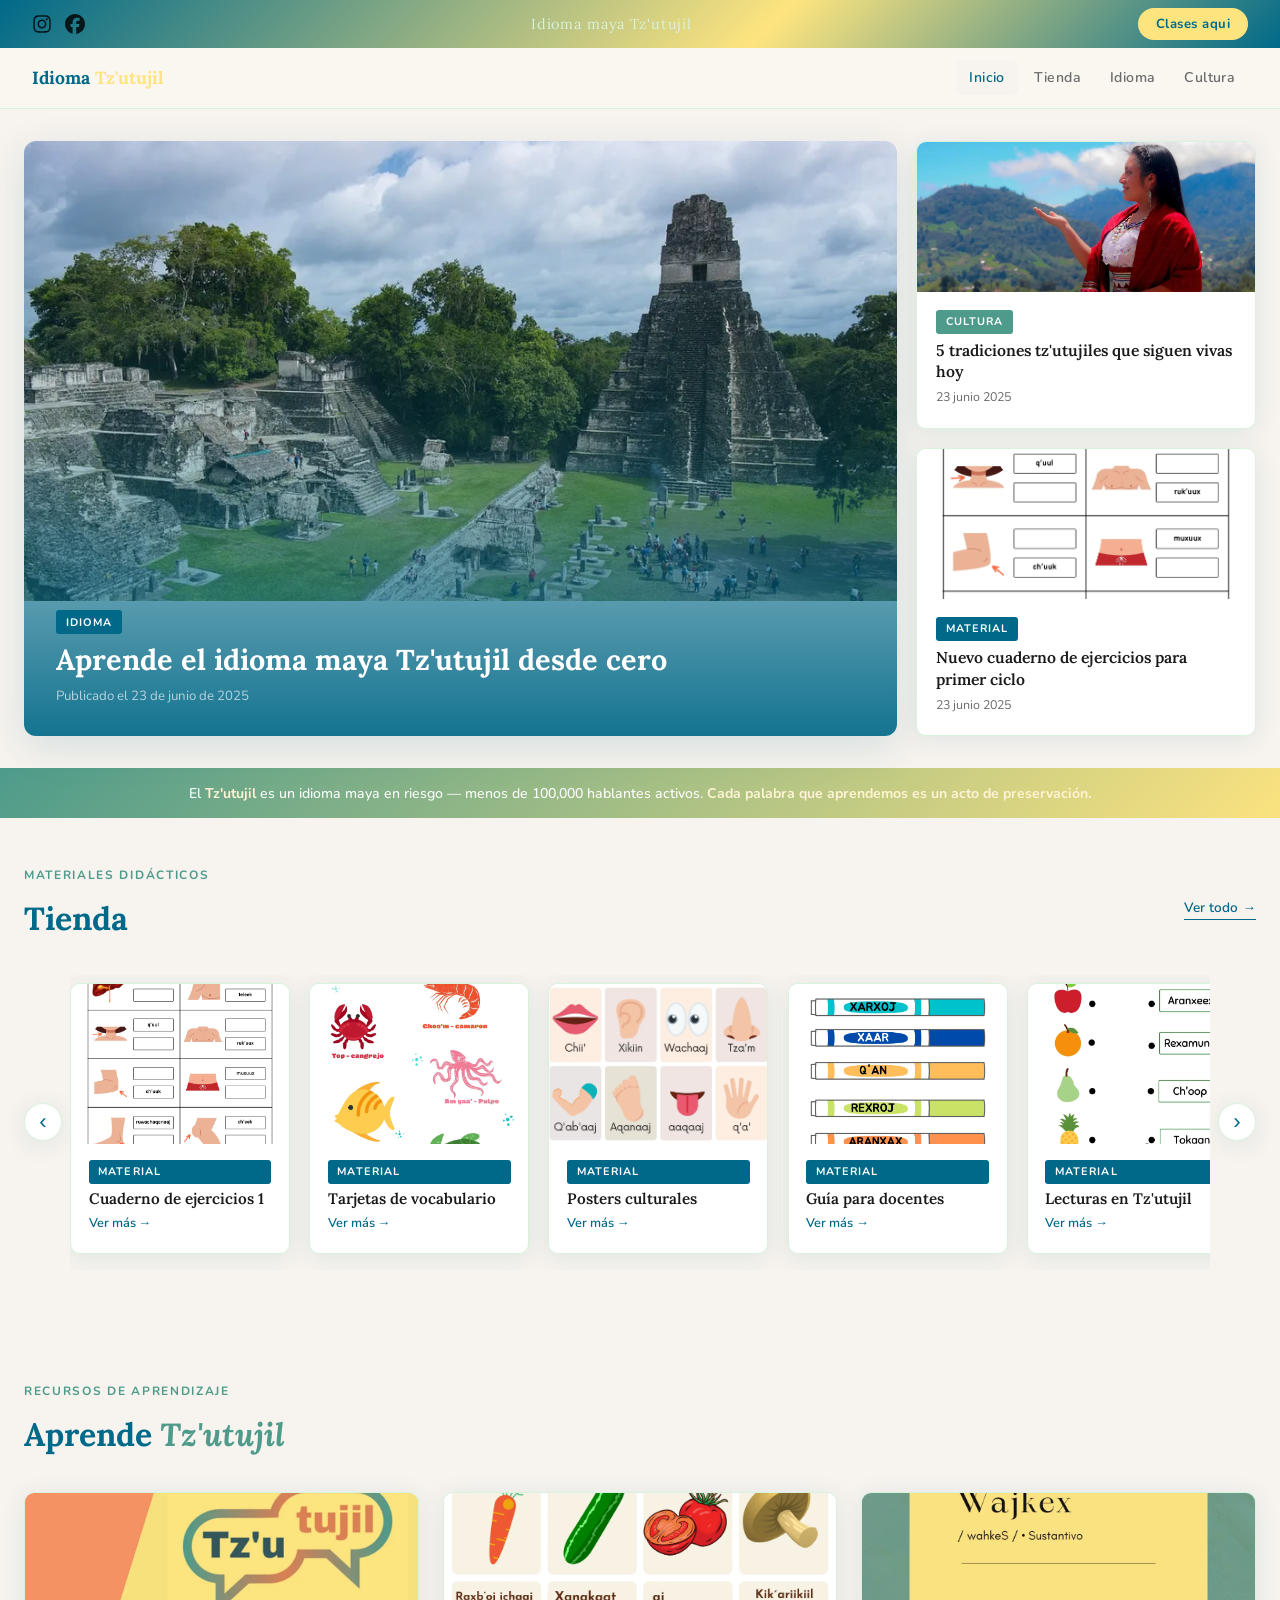
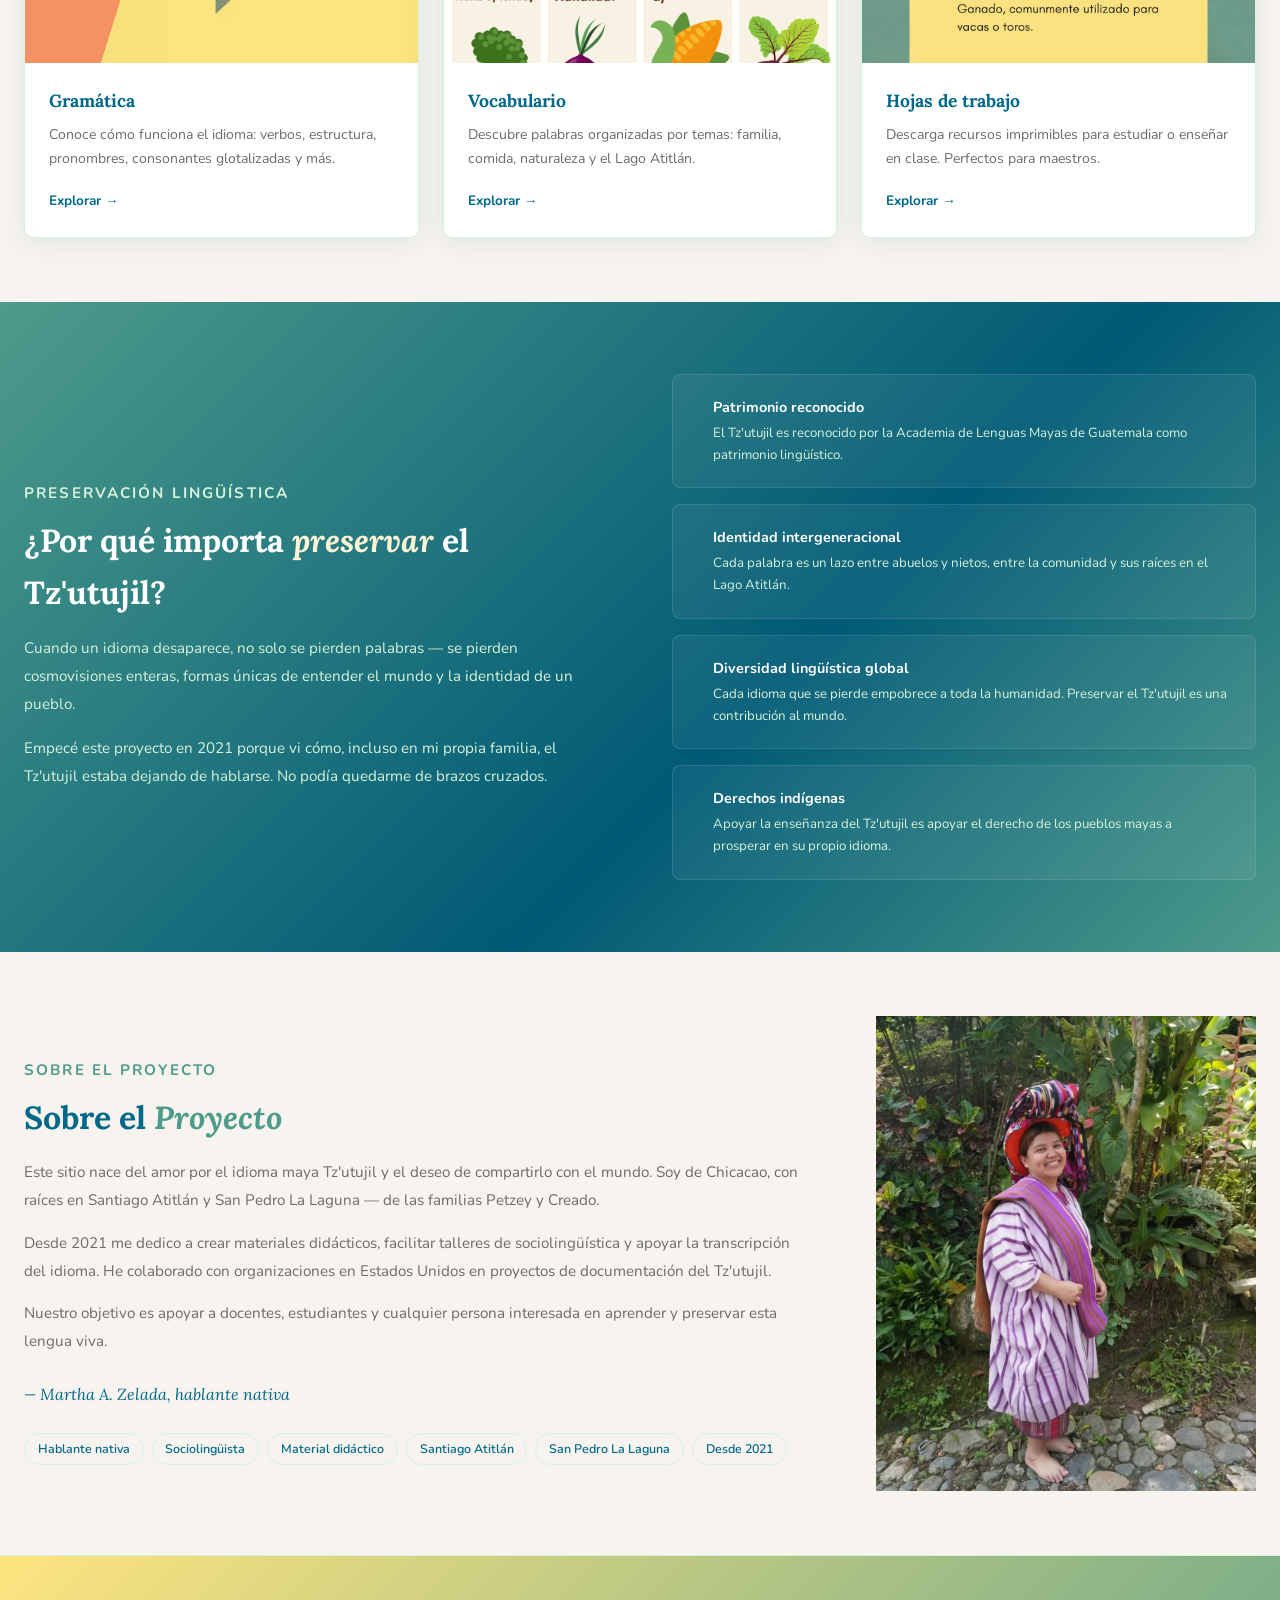
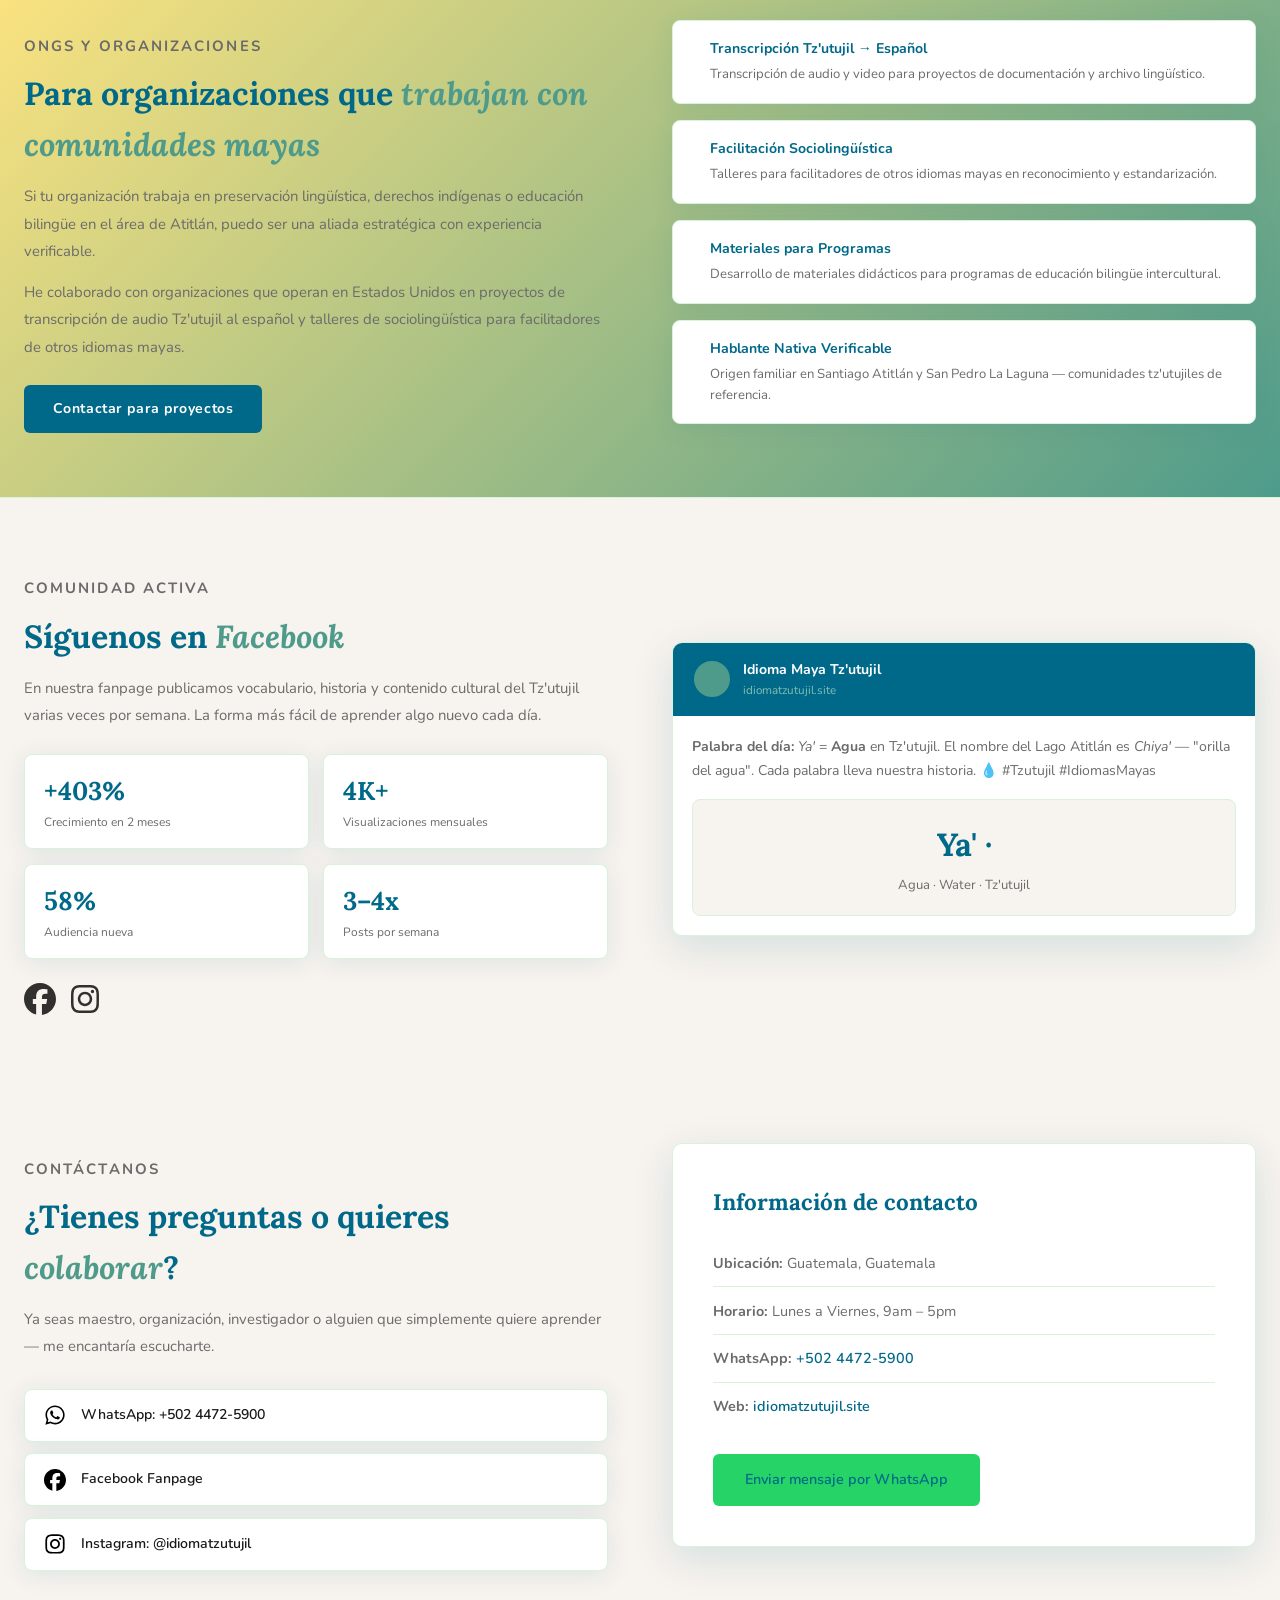
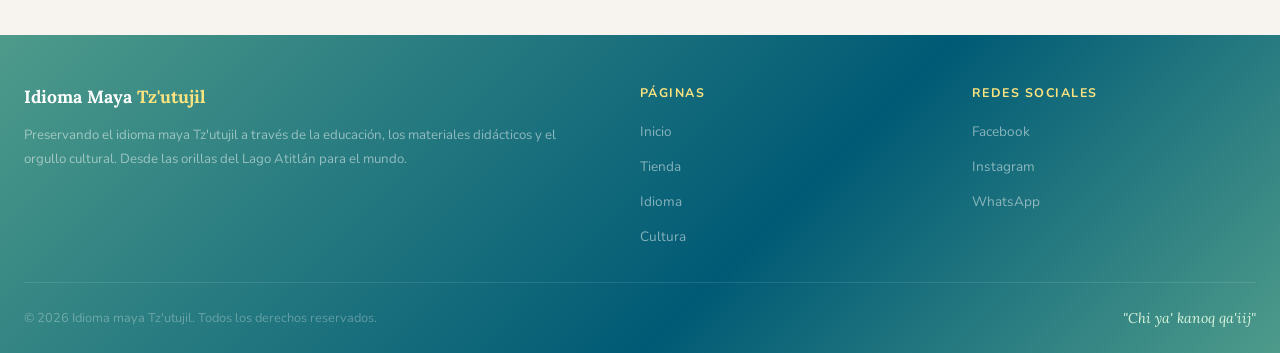
==== index.html @ bcf4ae0f "commit01" ====
<!DOCTYPE html>
<html lang="es">
<head>
  <meta charset="UTF-8"/>
  <meta name="viewport" content="width=device-width, initial-scale=1.0"/>
  <link rel="icon" href="assets/img/favicon.png" type="image/png" sizes="32x32">
  <link rel="canonical" href="https://idiomatzutujil.site">
  <title>Inicio | Idioma maya Tz'utujil</title>
  <meta name="description" content="Aprende el idioma maya Tz'utujil con recursos educativos, artículos culturales, y clases en línea. Descubre vocabulario, gramática, y tradiciones vivas.">
  <meta name="keywords" content="idioma tz'utujil, aprender tz'utujil, maya guatemala, cultura maya, clases online, vocabulario tz'utujil, gramática tz'utujil">
  <meta name="author" content="Martha A Zelada">
  <meta property="og:title" content="Aprende el idioma maya Tz'utujil">
  <meta property="og:description" content="Clases, recursos y cultura para conocer el idioma Tz'utujil desde cero.">
  <meta property="og:image" content="https://idiomatzutujil.site/assets/img/portada1.webp">
  <meta property="og:url" content="https://idiomatzutujil.site">
  <meta property="og:type" content="website">
  <meta name="p:domain_verify" content="c853f585400fdb62001850f2f54ba106"/>
  <link rel="preconnect" href="https://fonts.googleapis.com">
  <link rel="preconnect" href="https://fonts.gstatic.com" crossorigin>
  <link href="https://fonts.googleapis.com/css2?family=Lora:ital,wght@0,400;0,600;0,700;1,400;1,600&family=Nunito:wght@300;400;500;600;700&display=swap" rel="stylesheet">
  <script async src="https://www.googletagmanager.com/gtag/js?id=G-GRST46F9YE"></script>
  <script>window.dataLayer=window.dataLayer||[];function gtag(){dataLayer.push(arguments);}gtag('js',new Date());gtag('config','G-GRST46F9YE');</script>
  <style>
    *,*::before,*::after{margin:0;padding:0;box-sizing:border-box}
    :root{
      --verde:#006989;--verde-osc:#006989;--verde-med:#4e9b8b;
      --verde-claro:#d8f3dc;--verde-bg:#f7f3ee;
      --dorado:#fee47f;--dorado-lt:#fef3d4;
      --crema:#f7f3ee;--calido:#f7f3ee;
      --texto:#1a1a1a;--texto-mid:#6b6b6b;--texto-light:#6b6b6b;
      --borde:#d8f3dc;--blanco:#fff;
      --sombra:0 4px 24px rgba(0,105,137,.10);
      --sombra-lg:0 12px 40px rgba(0,105,137,.14);
    }
    html{scroll-behavior:smooth}
    body{font-family:'Nunito',sans-serif;background:var(--crema);color:var(--texto);line-height:1.6;overflow-x:hidden}
    img{max-width:100%;display:block}
    a{text-decoration:none;color:inherit}

    /* TOP BAR */
    .top-bar{background:linear-gradient(135deg, #006989 0%, #fee47f 60%, #006989 100%);padding:.5rem 2rem;display:flex;align-items:center;justify-content:space-between;gap:1rem}
    .top-bar .social-icons{display:flex;gap:.8rem;align-items:center}
    .top-bar .social-icons a{opacity:.8;transition:opacity .2s;display:flex;align-items:center}
    .top-bar .social-icons a:hover{opacity:1}
    .top-bar .social-icons img{width:20px;height:20px;filter:brightness(10)}
    .top-bar .brand-name{font-family:'Lora',serif;font-size:.9rem;color:var(--verde-claro);letter-spacing:.06em}
    .top-bar .btn-clases{background:var(--dorado);color:var(--verde-osc);padding:.35rem 1.1rem;border-radius:20px;font-size:.82rem;font-weight:700;letter-spacing:.04em;transition:background .3s,transform .2s;white-space:nowrap}
    .top-bar .btn-clases:hover{background:var(--dorado-lt);transform:translateY(-1px)}

    /* NAVBAR */
    .navbar{position:sticky;top:0;z-index:999;background:rgba(250,247,240,.96);backdrop-filter:blur(14px);border-bottom:1px solid var(--borde);padding:0 2rem;display:flex;align-items:center;justify-content:space-between;gap:1rem;transition:box-shadow .3s}
    .navbar.scrolled{box-shadow:var(--sombra)}
    .navbar .logo{font-family:'Lora',serif;font-size:1.1rem;font-weight:700;color:var(--verde-osc);padding:1rem 0;white-space:nowrap}
    .navbar .logo span{color:var(--dorado)}
    .nav-links{display:flex;list-style:none;gap:.2rem;align-items:center}
    .nav-links a{font-size:.88rem;font-weight:600;color:var(--texto-mid);padding:.5rem .8rem;border-radius:6px;letter-spacing:.03em;transition:color .2s,background .2s;white-space:nowrap}
    .nav-links a:hover,.nav-links a.active{color:var(--verde);background:var(--verde-bg)}
    .hamburger{display:none;font-size:1.6rem;cursor:pointer;color:var(--verde-osc);padding:.5rem;border-radius:6px;transition:background .2s;line-height:1;background:none;border:none}
    .hamburger:hover{background:var(--verde-bg)}
    .nav-mobile{display:none;flex-direction:column;background:var(--blanco);border-bottom:1px solid var(--borde);padding:1rem 1.5rem;gap:.2rem;box-shadow:var(--sombra)}
    .nav-mobile.open{display:flex}
    .nav-mobile a{font-size:1rem;font-weight:600;color:var(--texto-mid);padding:.7rem 1rem;border-radius:8px;transition:background .2s,color .2s}
    .nav-mobile a:hover{background:var(--verde-bg);color:var(--verde)}
    .nav-mobile .mobile-cta{background:var(--verde);color:white!important;text-align:center;margin-top:.5rem}
    .nav-mobile .mobile-cta:hover{background:var(--verde-med)!important}

    /* FEATURED */
    .featured-section{max-width:1280px;margin:2rem auto;padding:0 1.5rem}
    .featured-grid{display:grid;grid-template-columns:1fr 340px;grid-template-rows:auto auto;gap:1.2rem}
    .main-article{grid-row:1/3;position:relative;border-radius:12px;overflow:hidden;box-shadow:var(--sombra-lg);display:block;transition:transform .3s}
    .main-article:hover{transform:translateY(-3px)}
    .main-article img{width:100%;height:460px;object-fit:cover;transition:transform .5s}
    .main-article:hover img{transform:scale(1.03)}
    .main-article .overlay{position:absolute;inset:0;background:linear-gradient(to top,rgba(0,105,137,.92) 0%,rgba(0,105,137,.3) 50%,transparent 100%)}
    .main-article .info{position:absolute;bottom:0;left:0;right:0;padding:2rem 2rem 1.8rem}
    .main-article .info h1{font-family:'Lora',serif;font-size:clamp(1.3rem,2.5vw,1.8rem);font-weight:700;color:white;line-height:1.25;margin:.5rem 0}
    .main-article .info p{color:rgba(255,255,255,.65);font-size:.83rem}
    .side-article{border-radius:10px;overflow:hidden;box-shadow:var(--sombra);display:flex;flex-direction:column;background:white;transition:transform .3s,box-shadow .3s;border:1px solid var(--borde)}
    .side-article:hover{transform:translateY(-3px);box-shadow:var(--sombra-lg)}
    .side-article img{width:100%;height:150px;object-fit:cover;transition:transform .4s}
    .side-article:hover img{transform:scale(1.04)}
    .side-article .info{padding:1rem 1.2rem 1.3rem;flex:1}
    .side-article .info h3{font-family:'Lora',serif;font-size:.98rem;font-weight:600;color:var(--texto);line-height:1.35;margin:.4rem 0 .3rem}
    .side-article .info p{font-size:.78rem;color:var(--texto-light)}
    .tag{display:inline-block;background:var(--verde);color:white;font-size:.68rem;font-weight:700;letter-spacing:.1em;padding:.2rem .6rem;border-radius:3px;text-transform:uppercase}
    .tag.cultura{background:#4e9b8b}
    .tag.material{background:#006989}

    /* AWARENESS */
    .awareness-strip{background:linear-gradient(135deg, #4e9b8b, #fbe27f);padding:.9rem 2rem;text-align:center}
    .awareness-strip p{color:white;font-size:.88rem;font-weight:500;line-height:1.5}
    .awareness-strip strong{color:var(--dorado-lt)}

    /* SHARED */
    .section-title{font-family:'Lora',serif;font-size:clamp(1.5rem,3vw,2rem);font-weight:700;color:var(--verde-osc);margin-bottom:.4rem}
    .section-title em{font-style:italic;color:var(--verde-med)}
    .section-label{font-size:.75rem;font-weight:700;letter-spacing:.14em;text-transform:uppercase;color:var(--verde-med);margin-bottom:.5rem}

    /* STORE */
    .store-section{max-width:1280px;margin:3rem auto;padding:0 1.5rem}
    .store-header{display:flex;align-items:center;justify-content:space-between;margin-bottom:1.5rem}
    .store-header a{font-size:.85rem;font-weight:600;color:var(--verde);border-bottom:1.5px solid var(--verde);transition:color .2s}
    .store-header a:hover{color:var(--verde-med)}
    .store-wrapper{position:relative;display:flex;align-items:center;gap:.5rem}
    .store-carousel{display:flex;gap:1.2rem;overflow-x:auto;scroll-snap-type:x mandatory;padding:.5rem 0 1rem;scrollbar-width:none;flex:1}
    .store-carousel::-webkit-scrollbar{display:none}
    .store-item{flex:0 0 220px;scroll-snap-align:start;background:white;border-radius:10px;overflow:hidden;box-shadow:var(--sombra);display:flex;flex-direction:column;transition:transform .3s,box-shadow .3s;border:1px solid var(--borde)}
    .store-item:hover{transform:translateY(-4px);box-shadow:var(--sombra-lg)}
    .store-item img{width:100%;height:160px;object-fit:cover;transition:transform .4s}
    .store-item:hover img{transform:scale(1.05)}
    .store-item .info{padding:1rem 1.1rem 1.2rem;flex:1;display:flex;flex-direction:column;gap:.3rem}
    .store-item .info h3{font-family:'Lora',serif;font-size:.95rem;font-weight:600;color:var(--texto);line-height:1.3}
    .store-item .info p{font-size:.8rem;color:var(--verde);font-weight:600;margin-top:auto}
    .arrow{background:white;border:1.5px solid var(--borde);width:38px;height:38px;border-radius:50%;font-size:1.4rem;cursor:pointer;flex-shrink:0;display:flex;align-items:center;justify-content:center;color:var(--verde-osc);transition:all .2s;box-shadow:var(--sombra)}
    .arrow:hover{background:var(--verde);color:white;border-color:var(--verde)}

    /* LEARN */
    .idioma-section{background:var(--verde-bg);padding:4rem 1.5rem}
    .idioma-inner{max-width:1280px;margin:0 auto}
    .idioma-section .section-header{margin-bottom:2rem}
    .idioma-cards{display:grid;grid-template-columns:repeat(3,1fr);gap:1.5rem}
    .idioma-card{background:white;border-radius:10px;overflow:hidden;box-shadow:var(--sombra);border:1px solid var(--borde);transition:transform .3s,box-shadow .3s;display:flex;flex-direction:column}
    .idioma-card:hover{transform:translateY(-5px);box-shadow:var(--sombra-lg)}
    .idioma-card img{width:100%;height:170px;object-fit:cover;transition:transform .4s}
    .idioma-card:hover img{transform:scale(1.04)}
    .idioma-card-body{padding:1.5rem;flex:1;display:flex;flex-direction:column}
    .idioma-card-body h3{font-family:'Lora',serif;font-size:1.1rem;font-weight:700;color:var(--verde-osc);margin-bottom:.5rem}
    .idioma-card-body p{font-size:.88rem;color:var(--texto-mid);line-height:1.7;flex:1;margin-bottom:1.2rem}
    .idioma-card-body a{display:inline-flex;align-items:center;gap:.4rem;font-size:.85rem;font-weight:700;color:var(--verde);border-bottom:1.5px solid transparent;transition:border-color .2s,gap .2s;width:fit-content}
    .idioma-card-body a:hover{border-color:var(--verde);gap:.7rem}

    /* PRESERVE */
    .preservar-section{background:linear-gradient(135deg, #4e9b8b 0%, #005a75 60%, #4e9b8b 100%);padding:4.5rem 1.5rem}
    .preservar-inner{max-width:1280px;margin:0 auto;display:grid;grid-template-columns:1fr 1fr;gap:4rem;align-items:center}
    .preservar-texto .section-label{color:var(--verde-claro)}
    .preservar-texto .section-title{color:white}
    .preservar-texto .section-title em{color:var(--dorado-lt)}
    .preservar-texto p{color:var(--verde-claro);font-size:.95rem;line-height:1.85;margin-top:1rem}
    .preservar-cards{display:flex;flex-direction:column;gap:1rem}
    .pres-card{background:rgba(255,255,255,.06);border:1px solid rgba(255,255,255,.1);border-radius:8px;padding:1.3rem 1.5rem;display:flex;gap:1rem;align-items:flex-start;transition:background .3s}
    .pres-card:hover{background:rgba(78,155,139,.12)}
    .pres-card .icon{font-size:1.4rem;flex-shrink:0;margin-top:.1rem}
    .pres-card h4{color:white;font-size:.9rem;font-weight:700;margin-bottom:.25rem}
    .pres-card p{color:var(--verde-claro);font-size:.83rem;line-height:1.65}

    /* ABOUT */
    .nosotros-section{max-width:1280px;margin:0 auto;padding:4rem 1.5rem}
    .nosotros-grid{display:grid;grid-template-columns:1fr 380px;gap:4rem;align-items:center}
    .nosotros-texto .section-label{color:var(--verde-med)}
    .nosotros-texto p{font-size:.95rem;color:var(--texto-mid);line-height:1.85;margin-top:.9rem}
    .nosotros-texto .firma{font-family:'Lora',serif;font-style:italic;color:var(--verde);font-size:1rem;margin-top:1.5rem}
    .nosotros-tags{display:flex;flex-wrap:wrap;gap:.5rem;margin-top:1.5rem}
    .badge-tag{background:var(--verde-bg);border:1px solid var(--borde);color:var(--verde);font-size:.78rem;font-weight:600;padding:.3rem .8rem;border-radius:20px}
    .nosotros-img-wrap{position:relative}
    .nosotros-img-wrap img{width:100%;aspect-ratio:4/5;object-fit:cover;border-radius:8px 60px 8px 8px;box-shadow:var(--sombra-lg)}
    .no-photo-placeholder{width:100%;aspect-ratio:4/5;border-radius:8px 60px 8px 8px;background:linear-gradient(135deg, #4e9b8b, #db8055);display:flex;flex-direction:column;align-items:center;justify-content:center;gap:1rem;color:white;text-align:center;padding:2rem;box-shadow:var(--sombra-lg)}
    .no-photo-placeholder .ph-icon{font-size:4rem;opacity:.6}
    .no-photo-placeholder p{font-family:'Lora',serif;font-style:italic;font-size:1.1rem;opacity:.8;color:var(--verde-claro)}
    .since-badge{position:absolute;bottom:-1rem;left:-1rem;background:var(--dorado);color:var(--verde-osc);width:100px;height:100px;border-radius:50%;display:flex;flex-direction:column;align-items:center;justify-content:center;text-align:center;padding:.8rem;box-shadow:0 6px 24px rgba(254,228,127,.45)}
    .since-badge .num{font-family:'Lora',serif;font-size:1.6rem;font-weight:700;line-height:1}
    .since-badge .lbl{font-size:.6rem;font-weight:700;letter-spacing:.06em;text-transform:uppercase;line-height:1.3;margin-top:.2rem}

    /* ONG */
    .ong-section{background:linear-gradient(135deg, #fee47f, #4e9b8b);padding:4rem 1.5rem;border-top:1px solid var(--borde);border-bottom:1px solid var(--borde)}
    .ong-inner{max-width:1280px;margin:0 auto;display:grid;grid-template-columns:1fr 1fr;gap:4rem;align-items:start}
    .ong-texto p{font-size:.93rem;color:var(--texto-mid);line-height:1.85;margin-top:.8rem}
    .ong-creds{display:flex;flex-direction:column;gap:1rem}
    .ong-cred{background:white;border-radius:8px;padding:1.1rem 1.4rem;display:flex;gap:.9rem;align-items:flex-start;border:1px solid var(--borde);box-shadow:var(--sombra);transition:transform .2s}
    .ong-cred:hover{transform:translateX(4px)}
    .ong-cred .cred-icon{font-size:1.3rem;flex-shrink:0}
    .ong-cred h4{font-size:.88rem;font-weight:700;color:var(--verde-osc);margin-bottom:.2rem}
    .ong-cred p{font-size:.82rem;color:var(--texto-mid);line-height:1.6}
    .btn-verde{display:inline-flex;align-items:center;gap:.5rem;background:var(--verde);color:white;padding:.8rem 1.8rem;border-radius:6px;font-weight:700;font-size:.88rem;letter-spacing:.04em;margin-top:1.5rem;transition:background .3s,transform .2s}
    .btn-verde:hover{background:var(--verde-med);transform:translateY(-2px)}

    /* FACEBOOK */
    .facebook-section{background:var(--verde-bg);padding:4rem 1.5rem}
    .facebook-inner{max-width:1280px;margin:0 auto;display:grid;grid-template-columns:1fr 1fr;gap:4rem;align-items:center}
    .fb-texto p{font-size:.93rem;color:var(--texto-mid);line-height:1.85;margin-top:.8rem}
    .fb-stats-grid{display:grid;grid-template-columns:1fr 1fr;gap:.9rem;margin:1.5rem 0}
    .fb-stat{background:white;border-radius:8px;padding:1rem 1.2rem;border:1px solid var(--borde);box-shadow:var(--sombra)}
    .fb-stat .num{font-family:'Lora',serif;font-size:1.6rem;font-weight:700;color:var(--verde-osc)}
    .fb-stat .lbl{font-size:.75rem;color:var(--texto-light);margin-top:.1rem}
    .btn-facebook{display:inline-flex;align-items:center;gap:.7rem;background:#1877F2;color:white;padding:.8rem 1.8rem;border-radius:6px;font-weight:700;font-size:.88rem;transition:background .3s,transform .2s}
    .btn-facebook:hover{background:#0c5dc9;transform:translateY(-2px)}
    .fb-preview{background:white;border-radius:10px;overflow:hidden;box-shadow:var(--sombra-lg);border:1px solid var(--borde)}
    .fb-preview-header{background:var(--verde-osc);padding:1rem 1.3rem;display:flex;align-items:center;gap:.8rem}
    .fb-avatar{width:36px;height:36px;border-radius:50%;background:var(--verde-med);display:flex;align-items:center;justify-content:center;font-size:1rem;flex-shrink:0}
    .fb-pname{color:white;font-size:.88rem;font-weight:700}
    .fb-phandle{color:rgba(183,228,199,.7);font-size:.73rem}
    .fb-preview-body{padding:1.2rem}
    .fb-preview-body p{font-size:.88rem;color:var(--texto-mid);line-height:1.7;margin-bottom:1rem}
    .fb-word-card{background:var(--verde-bg);border-radius:8px;padding:1.2rem;text-align:center;border:1px solid var(--borde)}
    .fb-word{font-family:'Lora',serif;font-size:2rem;font-weight:700;color:var(--verde-osc)}
    .fb-translation{font-size:.82rem;color:var(--texto-mid);margin-top:.3rem}

    /* SOCIAL ICONS REDES */
    .social-icons-redes{display:flex;gap:.8rem;align-items:center}
    .social-icons-redes a{opacity:.8;transition:opacity .2s;display:flex;align-items:center}
    .social-icons-redes a:hover{opacity:1}
    .social-icons-redes img{width:32px;height:32px;}

    /* CONTACT */
    .contacto-section{max-width:1280px;margin:0 auto;padding:4rem 1.5rem;display:grid;grid-template-columns:1fr 1fr;gap:4rem;align-items:start}
    .contacto-mensaje p{font-size:.93rem;color:var(--texto-mid);line-height:1.8;margin-top:.8rem}
    .social-links-list{display:flex;flex-direction:column;gap:.7rem;margin-top:1.8rem}
    .social-link-item{display:flex;align-items:center;gap:.9rem;background:white;border:1px solid var(--borde);border-radius:8px;padding:.9rem 1.2rem;font-size:.88rem;font-weight:600;color:var(--texto);box-shadow:var(--sombra);transition:transform .2s,background .2s}
    .social-link-item:hover{background:var(--verde-osc);color:white;transform:translateX(4px)}
    .social-link-item img{width:22px;height:22px;flex-shrink:0}
    .contacto-info-box{background:white;border-radius:10px;padding:2.5rem;border:1px solid var(--borde);box-shadow:var(--sombra-lg)}
    .contacto-info-box h3{font-family:'Lora',serif;font-size:1.4rem;color:var(--verde-osc);margin-bottom:1.2rem}
    .contacto-info-box p{font-size:.9rem;color:var(--texto-mid);line-height:1.7;padding:.7rem 0;border-bottom:1px solid var(--borde)}
    .contacto-info-box p:last-of-type{border-bottom:none}
    .contacto-info-box a{color:var(--verde);font-weight:600}
    .boton-contacto{display:inline-flex;align-items:center;gap:.5rem;background:#25D366;color:white;padding:.9rem 2rem;border-radius:6px;font-weight:700;font-size:.9rem;margin-top:1.5rem;transition:background .3s,transform .2s}
    .boton-contacto:hover{background:#1faa52;transform:translateY(-2px)}

    /* FOOTER */
    footer{background:linear-gradient(135deg, #4e9b8b 0%, #005a75 60%, #4e9b8b 100%);padding:3rem 1.5rem 1.5rem}
    .footer-grid{max-width:1280px;margin:0 auto;display:grid;grid-template-columns:2fr 1fr 1fr;gap:3rem;padding-bottom:2rem;border-bottom:1px solid rgba(255,255,255,.1)}
    .footer-brand .logo-footer{font-family:'Lora',serif;font-size:1.1rem;font-weight:700;color:white;margin-bottom:.8rem}
    .footer-brand .logo-footer span{color:var(--dorado)}
    .footer-brand p{font-size:.83rem;color:rgba(255,255,255,.5);line-height:1.8}
    .footer-col h4{font-size:.78rem;letter-spacing:.12em;text-transform:uppercase;color: #fee47f;font-weight:700;margin-bottom:1rem}
    .footer-col ul{list-style:none;display:flex;flex-direction:column;gap:.6rem}
    .footer-col a{font-size:.85rem;color:rgba(255,255,255,.5);transition:color .2s}
    .footer-col a:hover{color:white}
    .footer-bottom{max-width:1280px;margin:1.5rem auto 0;display:flex;justify-content:space-between;align-items:center;flex-wrap:wrap;gap:.5rem}
    .footer-bottom p{font-size:.8rem;color:rgba(255,255,255,.3)}
    .footer-tz{font-family:'Lora',serif;font-style:italic;color:var(--verde-claro);font-size:.88rem}

    /* ANIMATIONS */
    .fade-in{opacity:0;transform:translateY(24px);transition:opacity .65s ease,transform .65s ease}
    .fade-in.visible{opacity:1;transform:translateY(0)}

    /* RESPONSIVE */
    @media(max-width:1024px){
      .featured-grid{grid-template-columns:1fr 1fr}
      .main-article{grid-row:auto;grid-column:1/-1}
      .main-article img{height:320px}
      .preservar-inner,.nosotros-grid,.ong-inner,.facebook-inner{grid-template-columns:1fr;gap:2.5rem}
      .idioma-cards{grid-template-columns:1fr 1fr}
      .footer-grid{grid-template-columns:1fr 1fr}
    }
    @media(max-width:768px){
      .top-bar{padding:.5rem 1rem}
      .top-bar .brand-name{display:none}
      .navbar{padding:0 1rem}
      .navbar .logo{font-size:.95rem}
      .nav-links{display:none}
      .hamburger{display:flex}
      .featured-section{padding:0 1rem;margin:1.2rem auto}
      .featured-grid{grid-template-columns:1fr}
      .main-article img{height:240px}
      .main-article .info{padding:1.2rem}
      .main-article .info h1{font-size:1.15rem}
      .store-section{padding:0 1rem}
      .store-item{flex:0 0 180px}
      .idioma-section{padding:3rem 1rem}
      .idioma-cards{grid-template-columns:1fr}
      .preservar-section{padding:3rem 1rem}
      .ong-section{padding:3rem 1rem}
      .ong-inner{grid-template-columns:1fr}
      .nosotros-section{padding:3rem 1rem}
      .nosotros-grid{grid-template-columns:1fr}
      .no-photo-placeholder{aspect-ratio:3/2;border-radius:8px}
      .facebook-section{padding:3rem 1rem}
      .facebook-inner{grid-template-columns:1fr}
      .contacto-section{grid-template-columns:1fr;padding:3rem 1rem;gap:2.5rem}
      .footer-grid{grid-template-columns:1fr;gap:2rem}
      .footer-bottom{flex-direction:column;text-align:center}
    }
    @media(max-width:480px){
      .top-bar .btn-clases{font-size:.75rem;padding:.3rem .8rem}
      .main-article img{height:200px}
      .fb-stats-grid{grid-template-columns:1fr 1fr}
    }
  </style>
</head>
<body>

  <!-- TOP BAR -->
  <div class="top-bar">
    <div class="social-icons">
      <a href="https://www.instagram.com/idiomatzutujil/" target="_blank" rel="noopener noreferrer" aria-label="Instagram">
        <img src="assets/img/instagram.svg" alt="Instagram">
      </a>
      <a href="https://www.facebook.com/profile.php?id=100065151015711" target="_blank" rel="noopener noreferrer" aria-label="Facebook">
        <img src="assets/img/facebook.svg" alt="Facebook">
      </a>
    </div>
    <span class="brand-name">Idioma maya Tz'utujil</span>
    <a class="btn-clases" href="https://wa.me/50244725900" target="_blank" rel="noopener noreferrer">Clases aqui</a>
  </div>

  <!-- NAVBAR -->
  <nav class="navbar" id="navbar" role="navigation" aria-label="Navegación principal">
    <div class="logo">Idioma <span>Tz'utujil</span></div>
    <ul class="nav-links">
      <li><a href="index.html" class="active">Inicio</a></li>
      <li><a href="tienda.html">Tienda</a></li>
      <a href="gramatica.html#practica">Idioma</a>
      <li><a href="cultura.html">Cultura</a></li>
    </ul>
    <button class="hamburger" onclick="toggleMenu()" aria-label="Abrir menú" aria-expanded="false" id="hamburger-btn">☰</button>
  </nav>

  <!-- MOBILE MENU -->
  <nav class="nav-mobile" id="nav-mobile" aria-label="Menú móvil">
    <a href="index.html">Inicio</a>
    <a href="tienda.html">Tienda</a>
    <a href="gramatica.html#practica">Idioma</a>
    <a href="gramatica.html">Cultura</a>
    <a href="https://wa.me/50244725900" target="_blank" class="mobile-cta">Clases aqui</a>
  </nav>

  <main>

    <!-- FEATURED -->
    <section class="featured-section" aria-label="Artículos destacados">
      <div class="featured-grid">
        <a href="gramatica.html" class="main-article fade-in">
          <img src="assets/img/portada1.webp" alt="Lago Atitlán - Aprende Tz'utujil" loading="eager">
          <div class="overlay"></div>
          <div class="info">
            <span class="tag">Idioma</span>
            <h1>Aprende el idioma maya Tz'utujil desde cero</h1>
            <p>Publicado el 23 de junio de 2025</p>
          </div>
        </a>
        <a href="cultura.html" class="side-article fade-in">
          <img src="assets/img/cultura1.webp" alt="Tradiciones tz'utujiles" loading="lazy">
          <div class="info">
            <span class="tag cultura">Cultura</span>
            <h3>5 tradiciones tz'utujiles que siguen vivas hoy</h3>
            <p>23 junio 2025</p>
          </div>
        </a>
        <a href="tienda.html" class="side-article fade-in">
          <img src="assets/img/material1.webp" alt="Material didáctico Tz'utujil" loading="lazy">
          <div class="info">
            <span class="tag material">Material</span>
            <h3>Nuevo cuaderno de ejercicios para primer ciclo</h3>
            <p>23 junio 2025</p>
          </div>
        </a>
      </div>
    </section>

    <!-- AWARENESS -->
    <div class="awareness-strip">
      <p>El <strong>Tz'utujil</strong> es un idioma maya en riesgo — menos de 100,000 hablantes activos. <strong>Cada palabra que aprendemos es un acto de preservación.</strong></p>
    </div>

    <!-- STORE -->
    <section class="store-section" id="tienda" aria-label="Tienda de materiales">
      <div class="store-header">
        <div>
          <p class="section-label">Materiales didácticos</p>
          <h2 class="section-title">Tienda</h2>
        </div>
        <a href="tienda.html">Ver todo →</a>
      </div>
      <div class="store-wrapper">
        <button class="arrow" onclick="scrollStore(-1)" aria-label="Anterior">‹</button>
        <div class="store-carousel" id="storeCarousel">
          <a href="tienda.html" class="store-item fade-in">
            <img src="assets/img/material1.webp" alt="Cuaderno de ejercicios" loading="lazy">
            <div class="info"><span class="tag material">Material</span><h3>Cuaderno de ejercicios 1</h3><p>Ver más →</p></div>
          </a>
          <a href="tienda.html" class="store-item fade-in">
            <img src="assets/img/material02.webp" alt="Tarjetas de vocabulario" loading="lazy">
            <div class="info"><span class="tag material">Material</span><h3>Tarjetas de vocabulario</h3><p>Ver más →</p></div>
          </a>
          <a href="tienda.html" class="store-item fade-in">
            <img src="assets/img/material03.webp" alt="Posters culturales" loading="lazy">
            <div class="info"><span class="tag material">Material</span><h3>Posters culturales</h3><p>Ver más →</p></div>
          </a>
          <a href="tienda.html" class="store-item fade-in">
            <img src="assets/img/material04.webp" alt="Guía para docentes" loading="lazy">
            <div class="info"><span class="tag material">Material</span><h3>Guía para docentes</h3><p>Ver más →</p></div>
          </a>
          <a href="tienda.html" class="store-item fade-in">
            <img src="assets/img/material05.webp" alt="Lecturas en Tz'utujil" loading="lazy">
            <div class="info"><span class="tag material">Material</span><h3>Lecturas en Tz'utujil</h3><p>Ver más →</p></div>
          </a>
        </div>
        <button class="arrow" onclick="scrollStore(1)" aria-label="Siguiente">›</button>
      </div>
    </section>

    <!-- LEARN -->
    <section class="idioma-section" aria-label="Aprende Tz'utujil">
      <div class="idioma-inner">
        <div class="section-header fade-in">
          <p class="section-label">Recursos de aprendizaje</p>
          <h2 class="section-title">Aprende <em>Tz'utujil</em></h2>
        </div>
        <div class="idioma-cards">
          <div class="idioma-card fade-in">
            <img src="assets/img/gramatica.webp" alt="Gramática Tz'utujil" loading="lazy">
            <div class="idioma-card-body">
              <h3>Gramática</h3>
              <p>Conoce cómo funciona el idioma: verbos, estructura, pronombres, consonantes glotalizadas y más.</p>
              <a href="gramatica.html">Explorar →</a>
            </div>
          </div>
          <div class="idioma-card fade-in">
            <img src="assets/img/vocabulario.webp" alt="Vocabulario Tz'utujil" loading="lazy">
            <div class="idioma-card-body">
              <h3>Vocabulario</h3>
              <p>Descubre palabras organizadas por temas: familia, comida, naturaleza y el Lago Atitlán.</p>
              <a href="gramatica.html">Explorar →</a>
            </div>
          </div>
          <div class="idioma-card fade-in">
            <img src="assets/img/hojas.webp" alt="Hojas de trabajo" loading="lazy">
            <div class="idioma-card-body">
              <h3>Hojas de trabajo</h3>
              <p>Descarga recursos imprimibles para estudiar o enseñar en clase. Perfectos para maestros.</p>
              <a href="gramatica.html">Explorar →</a>
            </div>
          </div>
        </div>
      </div>
    </section>

    <!-- PRESERVE -->
    <section class="preservar-section" aria-label="Por qué preservar el Tz'utujil">
      <div class="preservar-inner">
        <div class="preservar-texto fade-in">
          <p class="section-label">Preservación lingüística</p>
          <h2 class="section-title">¿Por qué importa <em>preservar</em> el Tz'utujil?</h2>
          <p>Cuando un idioma desaparece, no solo se pierden palabras — se pierden cosmovisiones enteras, formas únicas de entender el mundo y la identidad de un pueblo.</p>
          <p>Empecé este proyecto en 2021 porque vi cómo, incluso en mi propia familia, el Tz'utujil estaba dejando de hablarse. No podía quedarme de brazos cruzados.</p>
        </div>
        <div class="preservar-cards fade-in">
          <div class="pres-card"><span class="icon"></span><div><h4>Patrimonio reconocido</h4><p>El Tz'utujil es reconocido por la Academia de Lenguas Mayas de Guatemala como patrimonio lingüístico.</p></div></div>
          <div class="pres-card"><span class="icon"></span><div><h4>Identidad intergeneracional</h4><p>Cada palabra es un lazo entre abuelos y nietos, entre la comunidad y sus raíces en el Lago Atitlán.</p></div></div>
          <div class="pres-card"><span class="icon"></span><div><h4>Diversidad lingüística global</h4><p>Cada idioma que se pierde empobrece a toda la humanidad. Preservar el Tz'utujil es una contribución al mundo.</p></div></div>
          <div class="pres-card"><span class="icon"></span><div><h4>Derechos indígenas</h4><p>Apoyar la enseñanza del Tz'utujil es apoyar el derecho de los pueblos mayas a prosperar en su propio idioma.</p></div></div>
        </div>
      </div>
    </section>

    <!-- ABOUT -->
    <section class="nosotros-section" id="nosotros" aria-label="Sobre el proyecto">
      <div class="nosotros-grid">
        <div class="nosotros-texto fade-in">
          <p class="section-label">Sobre el proyecto</p>
          <h2 class="section-title">Sobre el <em>Proyecto</em></h2>
          <p>Este sitio nace del amor por el idioma maya Tz'utujil y el deseo de compartirlo con el mundo. Soy de Chicacao, con raíces en Santiago Atitlán y San Pedro La Laguna — de las familias Petzey y Creado.</p>
          <p>Desde 2021 me dedico a crear materiales didácticos, facilitar talleres de sociolingüística y apoyar la transcripción del idioma. He colaborado con organizaciones en Estados Unidos en proyectos de documentación del Tz'utujil.</p>
          <p>Nuestro objetivo es apoyar a docentes, estudiantes y cualquier persona interesada en aprender y preservar esta lengua viva.</p>
          <p class="firma">— Martha A. Zelada, hablante nativa</p>
          <div class="nosotros-tags">
            <span class="badge-tag">Hablante nativa</span>
            <span class="badge-tag">Sociolingüista</span>
            <span class="badge-tag">Material didáctico</span>
            <span class="badge-tag">Santiago Atitlán</span>
            <span class="badge-tag">San Pedro La Laguna</span>
            <span class="badge-tag">Desde 2021</span>
          </div>
        </div>
        <img src="assets/img/martha.webp" alt="Martha A. Zelada">
      </div>
    </section>

    <!-- ONG -->
    <section class="ong-section" id="ong" aria-label="Para ONGs y organizaciones">
      <div class="ong-inner">
        <div class="ong-texto fade-in">
          <p class="section-label">ONGs y Organizaciones</p>
          <h2 class="section-title">Para organizaciones que <em>trabajan con comunidades mayas</em></h2>
          <p>Si tu organización trabaja en preservación lingüística, derechos indígenas o educación bilingüe en el área de Atitlán, puedo ser una aliada estratégica con experiencia verificable.</p>
          <p>He colaborado con organizaciones que operan en Estados Unidos en proyectos de transcripción de audio Tz'utujil al español y talleres de sociolingüística para facilitadores de otros idiomas mayas.</p>
          <a href="https://wa.me/50244725900" target="_blank" rel="noopener noreferrer" class="btn-verde">Contactar para proyectos</a>
        </div>
        <div class="ong-creds fade-in">
          <div class="ong-cred"><span class="cred-icon"></span><div><h4>Transcripción Tz'utujil → Español</h4><p>Transcripción de audio y video para proyectos de documentación y archivo lingüístico.</p></div></div>
          <div class="ong-cred"><span class="cred-icon"></span><div><h4>Facilitación Sociolingüística</h4><p>Talleres para facilitadores de otros idiomas mayas en reconocimiento y estandarización.</p></div></div>
          <div class="ong-cred"><span class="cred-icon"></span><div><h4>Materiales para Programas</h4><p>Desarrollo de materiales didácticos para programas de educación bilingüe intercultural.</p></div></div>
          <div class="ong-cred"><span class="cred-icon"></span><div><h4>Hablante Nativa Verificable</h4><p>Origen familiar en Santiago Atitlán y San Pedro La Laguna — comunidades tz'utujiles de referencia.</p></div></div>
        </div>
      </div>
    </section>

    <!-- FACEBOOK -->
    <section class="facebook-section" id="comunidad" aria-label="Comunidad en Facebook">
      <div class="facebook-inner">
        <div class="fb-texto fade-in">
          <p class="section-label">Comunidad activa</p>
          <h2 class="section-title">Síguenos en <em>Facebook</em></h2>
          <p>En nuestra fanpage publicamos vocabulario, historia y contenido cultural del Tz'utujil varias veces por semana. La forma más fácil de aprender algo nuevo cada día.</p>
          <div class="fb-stats-grid">
            <div class="fb-stat"><div class="num">+403%</div><div class="lbl">Crecimiento en 2 meses</div></div>
            <div class="fb-stat"><div class="num">4K+</div><div class="lbl">Visualizaciones mensuales</div></div>
            <div class="fb-stat"><div class="num">58%</div><div class="lbl">Audiencia nueva</div></div>
            <div class="fb-stat"><div class="num">3–4x</div><div class="lbl">Posts por semana</div></div>
          </div>
          <div class="social-icons-redes">
            <a href="https://www.facebook.com/profile.php?id=100065151015711" target="_blank" rel="noopener noreferrer">
              <img src="assets/img/facebook.svg" alt="Facebook">
            </a>
            <a href="https://www.instagram.com/idiomatzutujil/" target="_blank" rel="noopener noreferrer">
              <img src="assets/img/instagram.svg" alt="Instagram">
            </a>
          </div>
        </div>
        <div class="fb-preview fade-in">
          <div class="fb-preview-header">
            <div class="fb-avatar"></div>
            <div><div class="fb-pname">Idioma Maya Tz'utujil</div><div class="fb-phandle">idiomatzutujil.site</div></div>
          </div>
          <div class="fb-preview-body">
            <p><strong>Palabra del día:</strong> <em>Ya'</em> = <strong>Agua</strong> en Tz'utujil. El nombre del Lago Atitlán es <em>Chiya'</em> — "orilla del agua". Cada palabra lleva nuestra historia. 💧 #Tzutujil #IdiomasMayas</p>
            <div class="fb-word-card">
              <div class="fb-word">Ya' · </div>
              <div class="fb-translation">Agua · Water · Tz'utujil</div>
            </div>
          </div>
        </div>
      </div>
    </section>

    <!-- CONTACT -->
    <section class="contacto-section" id="contacto" aria-label="Contacto">
      <div class="contacto-mensaje fade-in">
        <p class="section-label">Contáctanos</p>
        <h2 class="section-title">¿Tienes preguntas o quieres <em>colaborar</em>?</h2>
        <p>Ya seas maestro, organización, investigador o alguien que simplemente quiere aprender — me encantaría escucharte.</p>
        <div class="social-links-list">
          <a href="https://wa.me/50244725900" target="_blank" rel="noopener noreferrer" class="social-link-item">
            <img src="assets/img/whatsapp.svg" alt="">
            <span>WhatsApp: +502 4472-5900</span>
          </a>
          <a href="https://www.facebook.com/profile.php?id=100065151015711" target="_blank" rel="noopener noreferrer" class="social-link-item">
            <img src="assets/img/facebook.svg" alt="">
            <span>Facebook Fanpage</span>
          </a>
          <a href="https://www.instagram.com/idiomatzutujil/" target="_blank" rel="noopener noreferrer" class="social-link-item">
            <img src="assets/img/instagram.svg" alt="">
            <span>Instagram: @idiomatzutujil</span>
          </a>
        </div>
      </div>
      <div class="contacto-info-box fade-in">
        <h3>Información de contacto</h3>
        <p><strong>Ubicación:</strong> Guatemala, Guatemala</p>
        <p><strong>Horario:</strong> Lunes a Viernes, 9am – 5pm</p>
        <p><strong>WhatsApp:</strong> <a href="https://wa.me/50244725900" target="_blank" rel="noopener noreferrer">+502 4472-5900</a></p>
        <p><strong>Web:</strong> <a href="https://idiomatzutujil.site">idiomatzutujil.site</a></p>
        <a class="boton-contacto" href="https://wa.me/50244725900" target="_blank" rel="noopener noreferrer">Enviar mensaje por WhatsApp</a>
      </div>
    </section>

  </main>

  <!-- FOOTER -->
  <footer>
    <div class="footer-grid">
      <div class="footer-brand">
        <div class="logo-footer">Idioma Maya <span>Tz'utujil</span></div>
        <p>Preservando el idioma maya Tz'utujil a través de la educación, los materiales didácticos y el orgullo cultural. Desde las orillas del Lago Atitlán para el mundo.</p>
      </div>
      <div class="footer-col">
        <h4>Páginas</h4>
        <ul>
          <li><a href="index.html">Inicio</a></li>
          <li><a href="tienda.html">Tienda</a></li>
          <li><a href="gramatica.html">Idioma</a></li>
          <li><a href="cultura.html">Cultura</a></li>
        </ul>
      </div>
      <div class="footer-col">
        <h4>Redes sociales</h4>
        <ul>
          <li><a href="https://www.facebook.com/profile.php?id=100065151015711" target="_blank" rel="noopener noreferrer">Facebook</a></li>
          <li><a href="https://www.instagram.com/idiomatzutujil/" target="_blank" rel="noopener noreferrer">Instagram</a></li>
          <li><a href="https://wa.me/50244725900" target="_blank" rel="noopener noreferrer">WhatsApp</a></li>
        </ul>
      </div>
    </div>
    <div class="footer-bottom">
      <p>© <span id="anio-actual"></span> Idioma maya Tz'utujil. Todos los derechos reservados.</p>
      <span class="footer-tz">"Chi ya' kanoq qa'iij" </span>
    </div>
  </footer>

  <script>
    document.getElementById("anio-actual").textContent = new Date().getFullYear();

    window.addEventListener('scroll', () => {
      document.getElementById('navbar').classList.toggle('scrolled', window.scrollY > 60);
    });

    function toggleMenu() {
      const menu = document.getElementById('nav-mobile');
      const btn  = document.getElementById('hamburger-btn');
      const open = menu.classList.toggle('open');
      btn.setAttribute('aria-expanded', open);
      btn.textContent = open ? '✕' : '☰';
    }
    document.querySelectorAll('.nav-mobile a').forEach(link => {
      link.addEventListener('click', () => {
        document.getElementById('nav-mobile').classList.remove('open');
        document.getElementById('hamburger-btn').textContent = '☰';
        document.getElementById('hamburger-btn').setAttribute('aria-expanded', false);
      });
    });

    function scrollStore(direction) {
      document.getElementById('storeCarousel').scrollBy({ left: direction * 240, behavior: 'smooth' });
    }
    let touchStartX = 0;
    const carousel = document.getElementById('storeCarousel');
    carousel.addEventListener('touchstart', e => { touchStartX = e.touches[0].clientX; }, { passive: true });
    carousel.addEventListener('touchend', e => {
      const diff = touchStartX - e.changedTouches[0].clientX;
      if (Math.abs(diff) > 50) scrollStore(diff > 0 ? 1 : -1);
    });

    const observer = new IntersectionObserver((entries) => {
      entries.forEach((entry, i) => {
        if (entry.isIntersecting) {
          setTimeout(() => entry.target.classList.add('visible'), i * 80);
          observer.unobserve(entry.target);
        }
      });
    }, { threshold: 0.1 });
    document.querySelectorAll('.fade-in').forEach(el => observer.observe(el));
  </script>
</body>
</html>
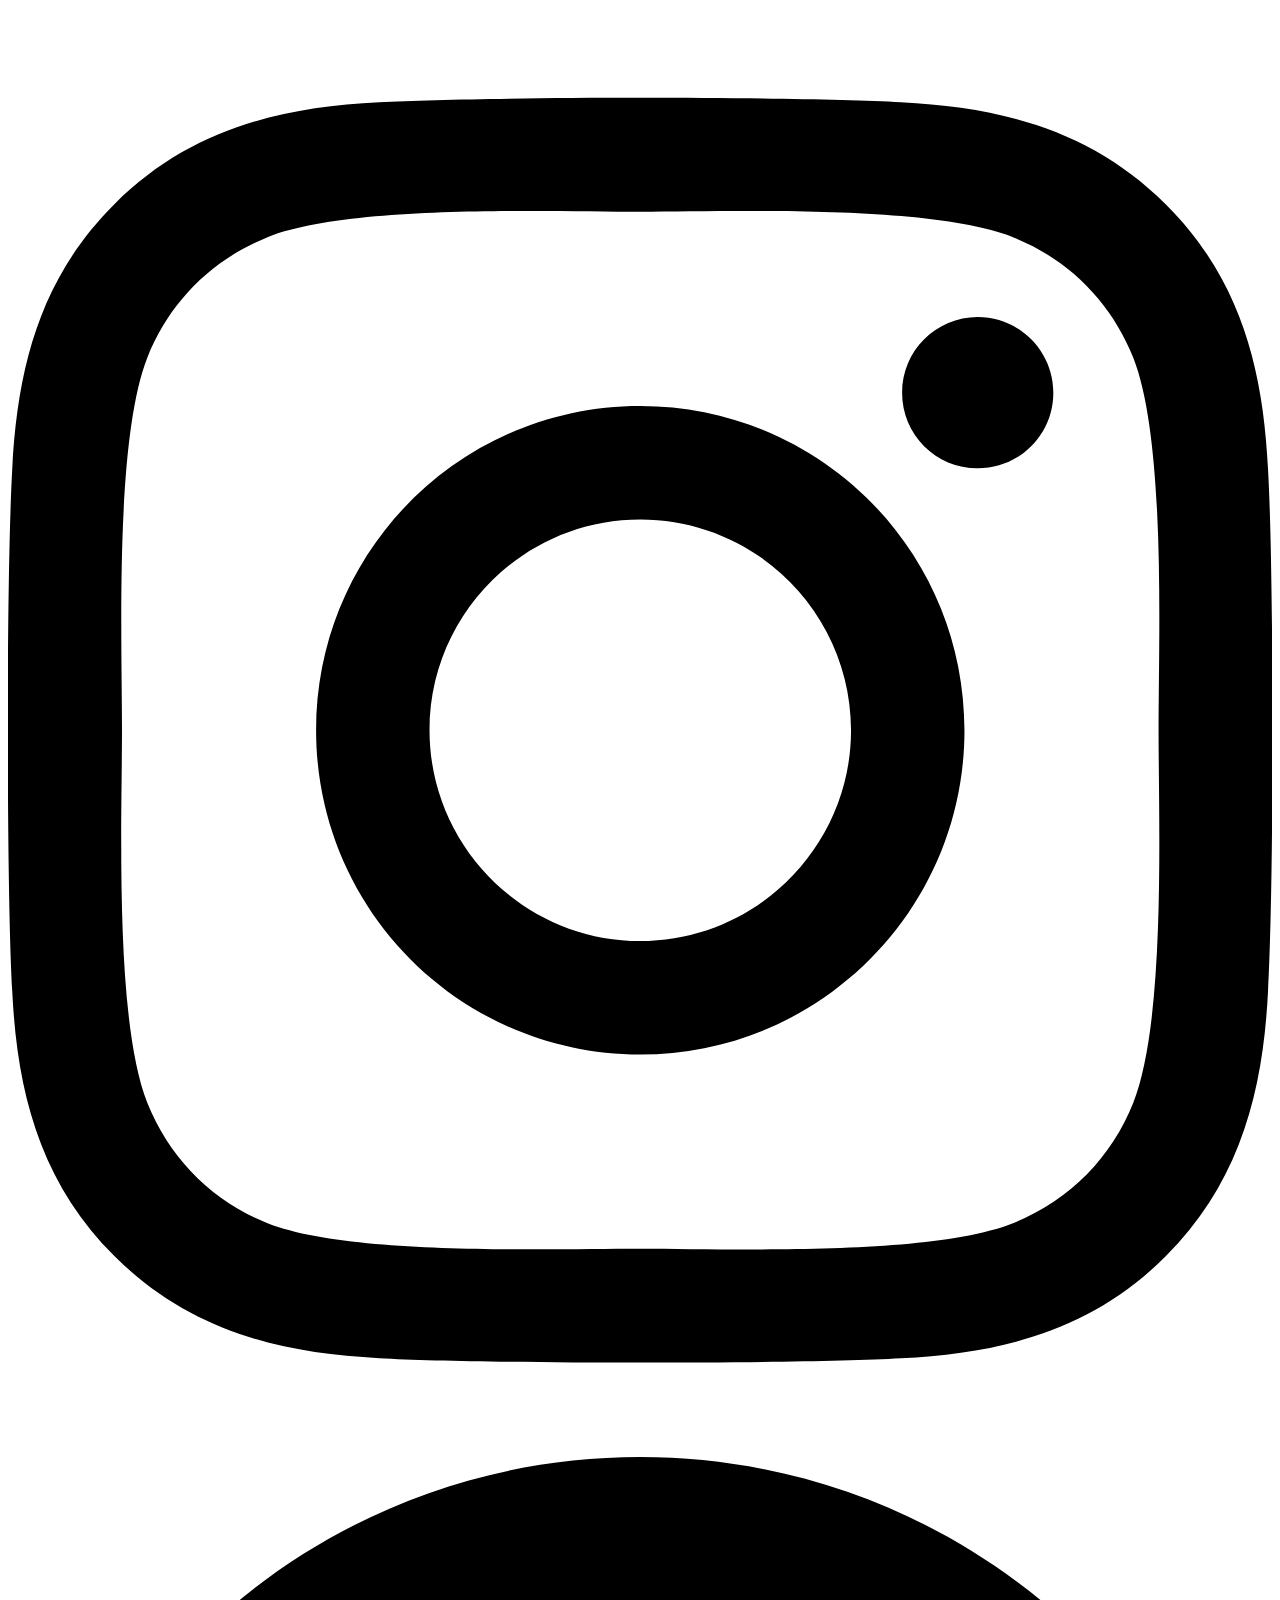
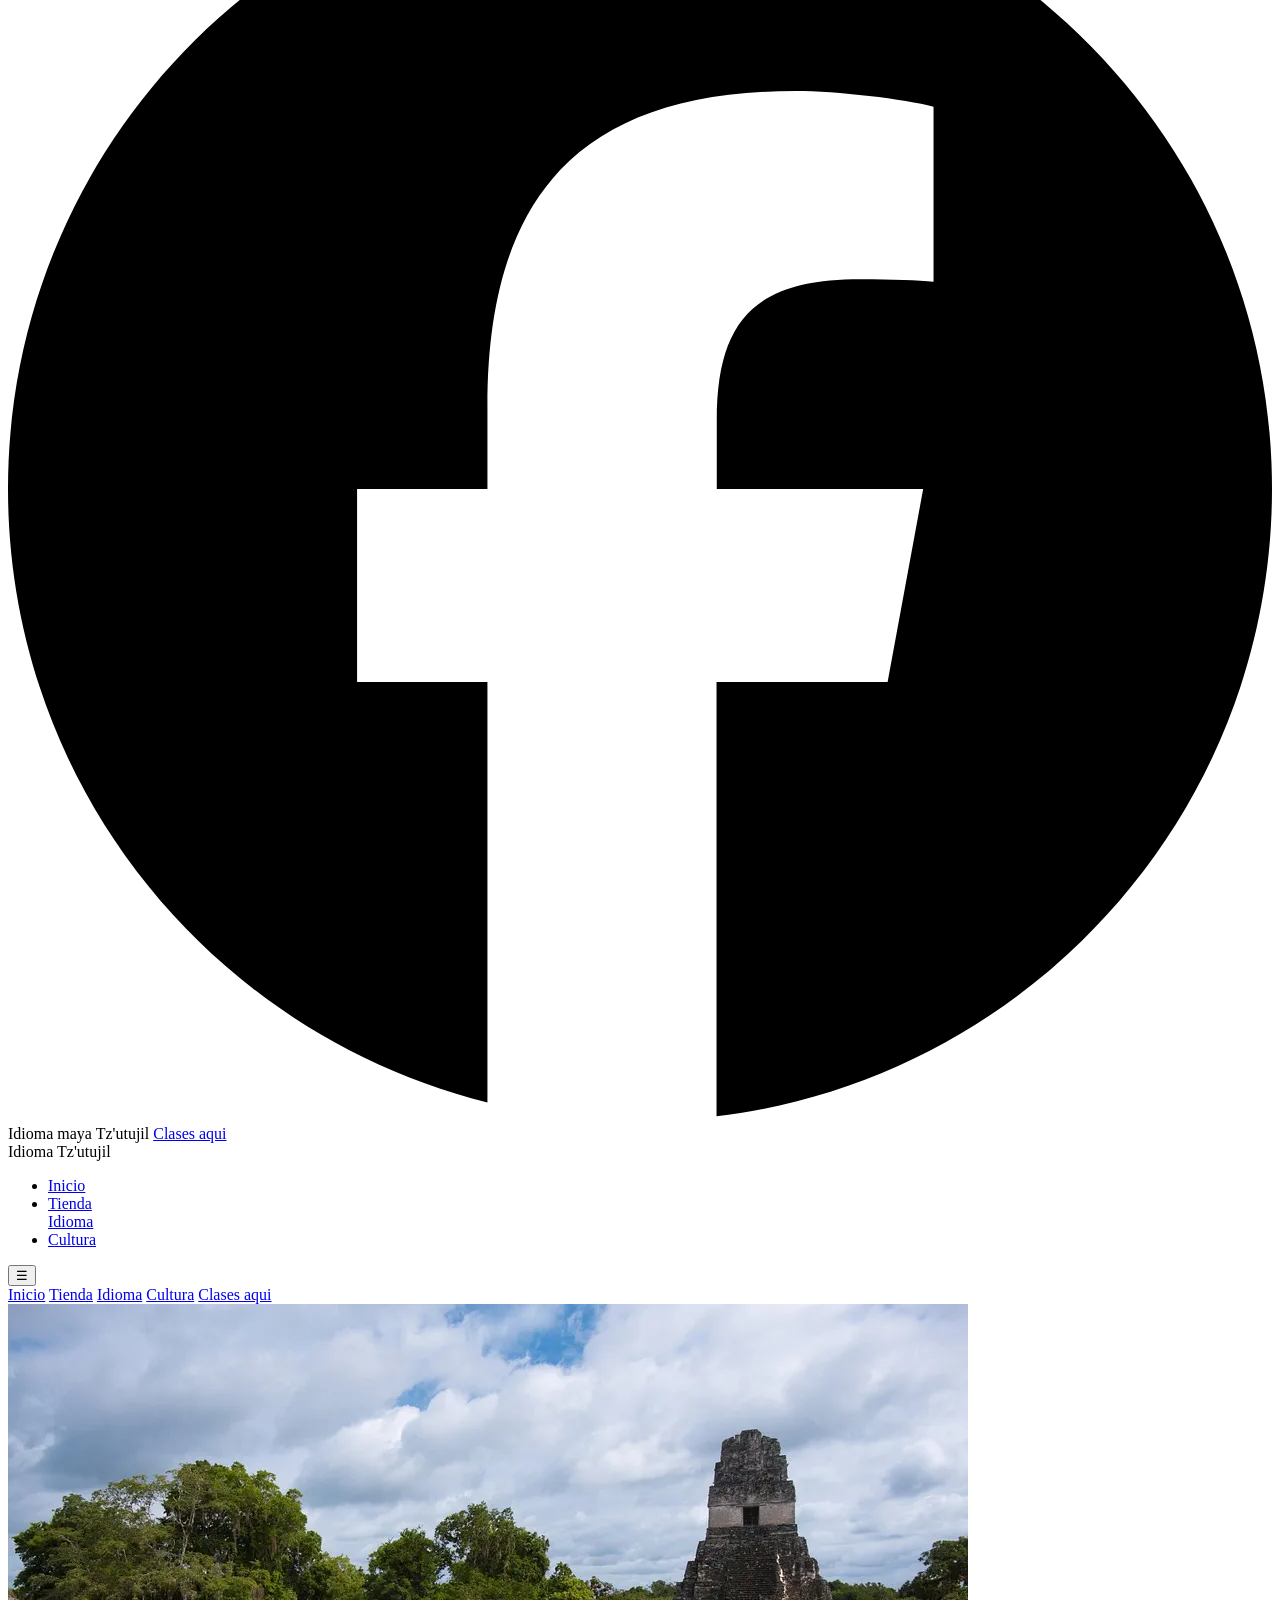
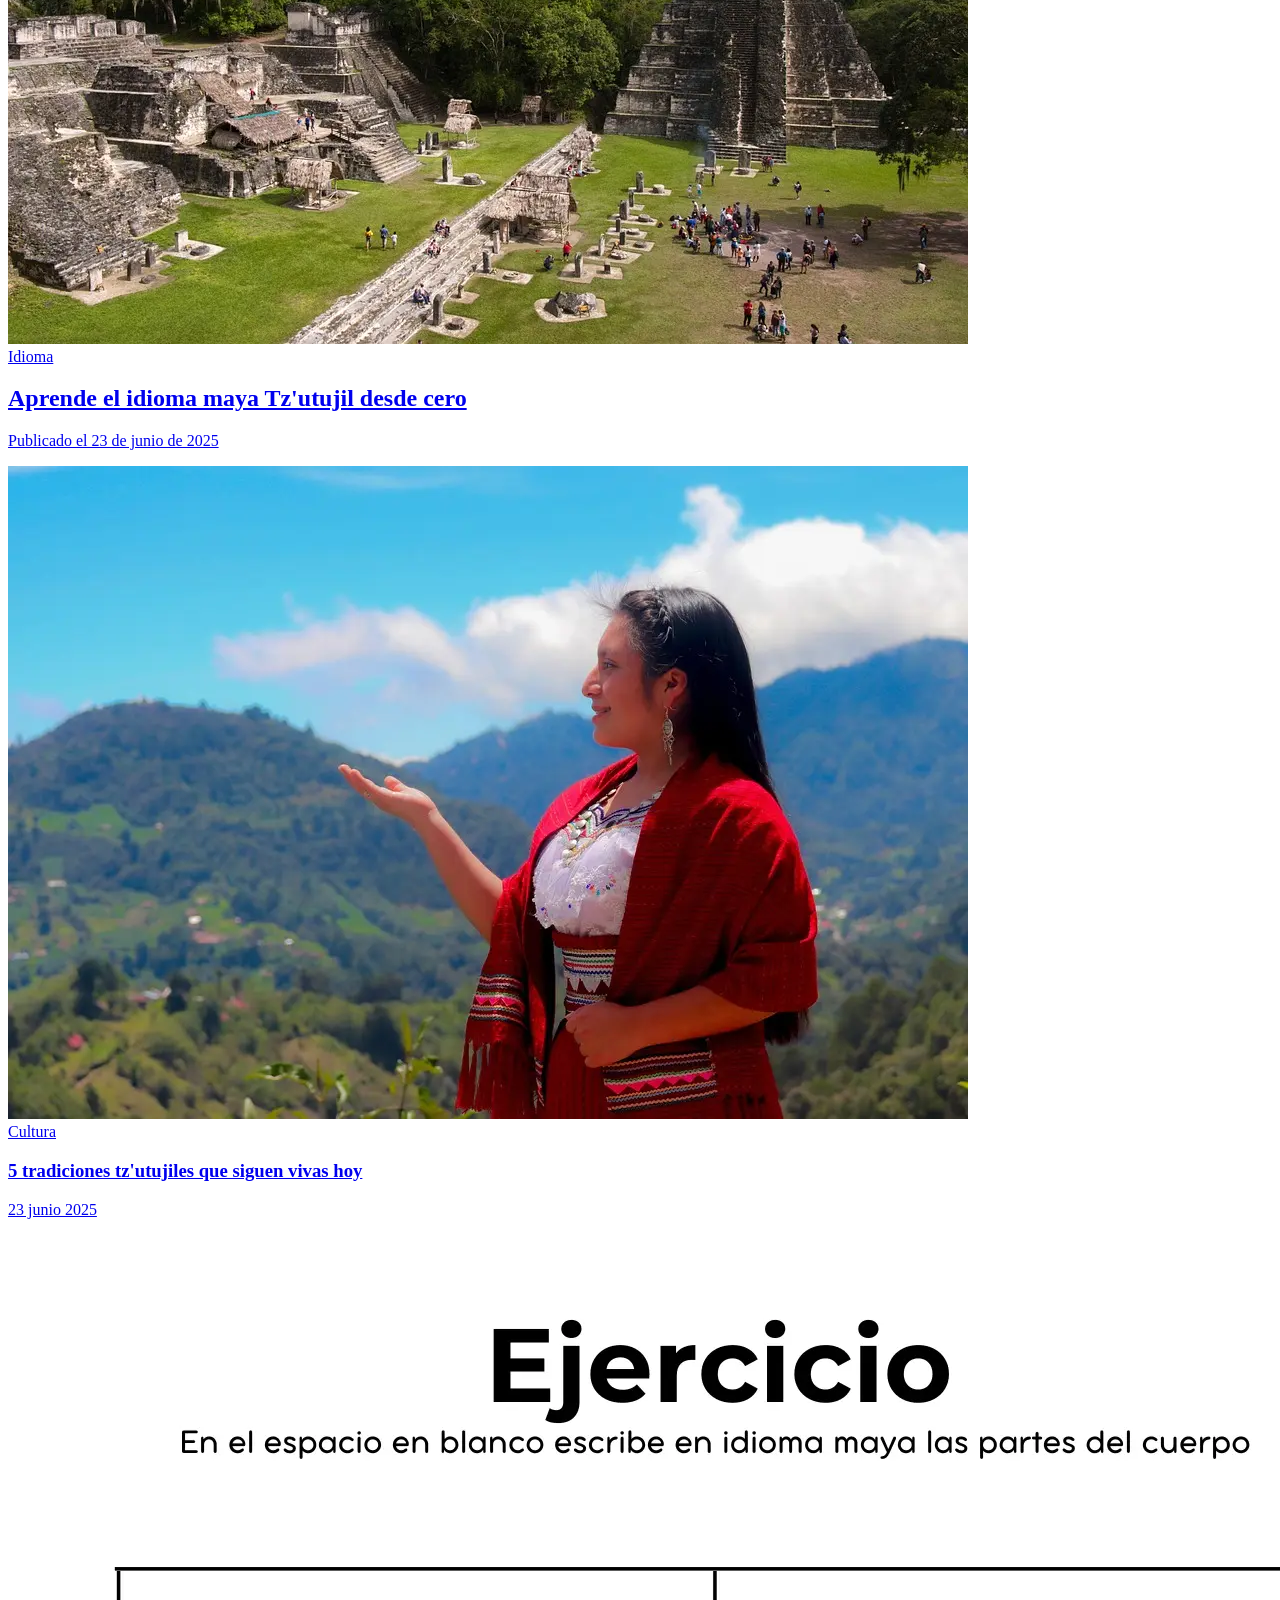
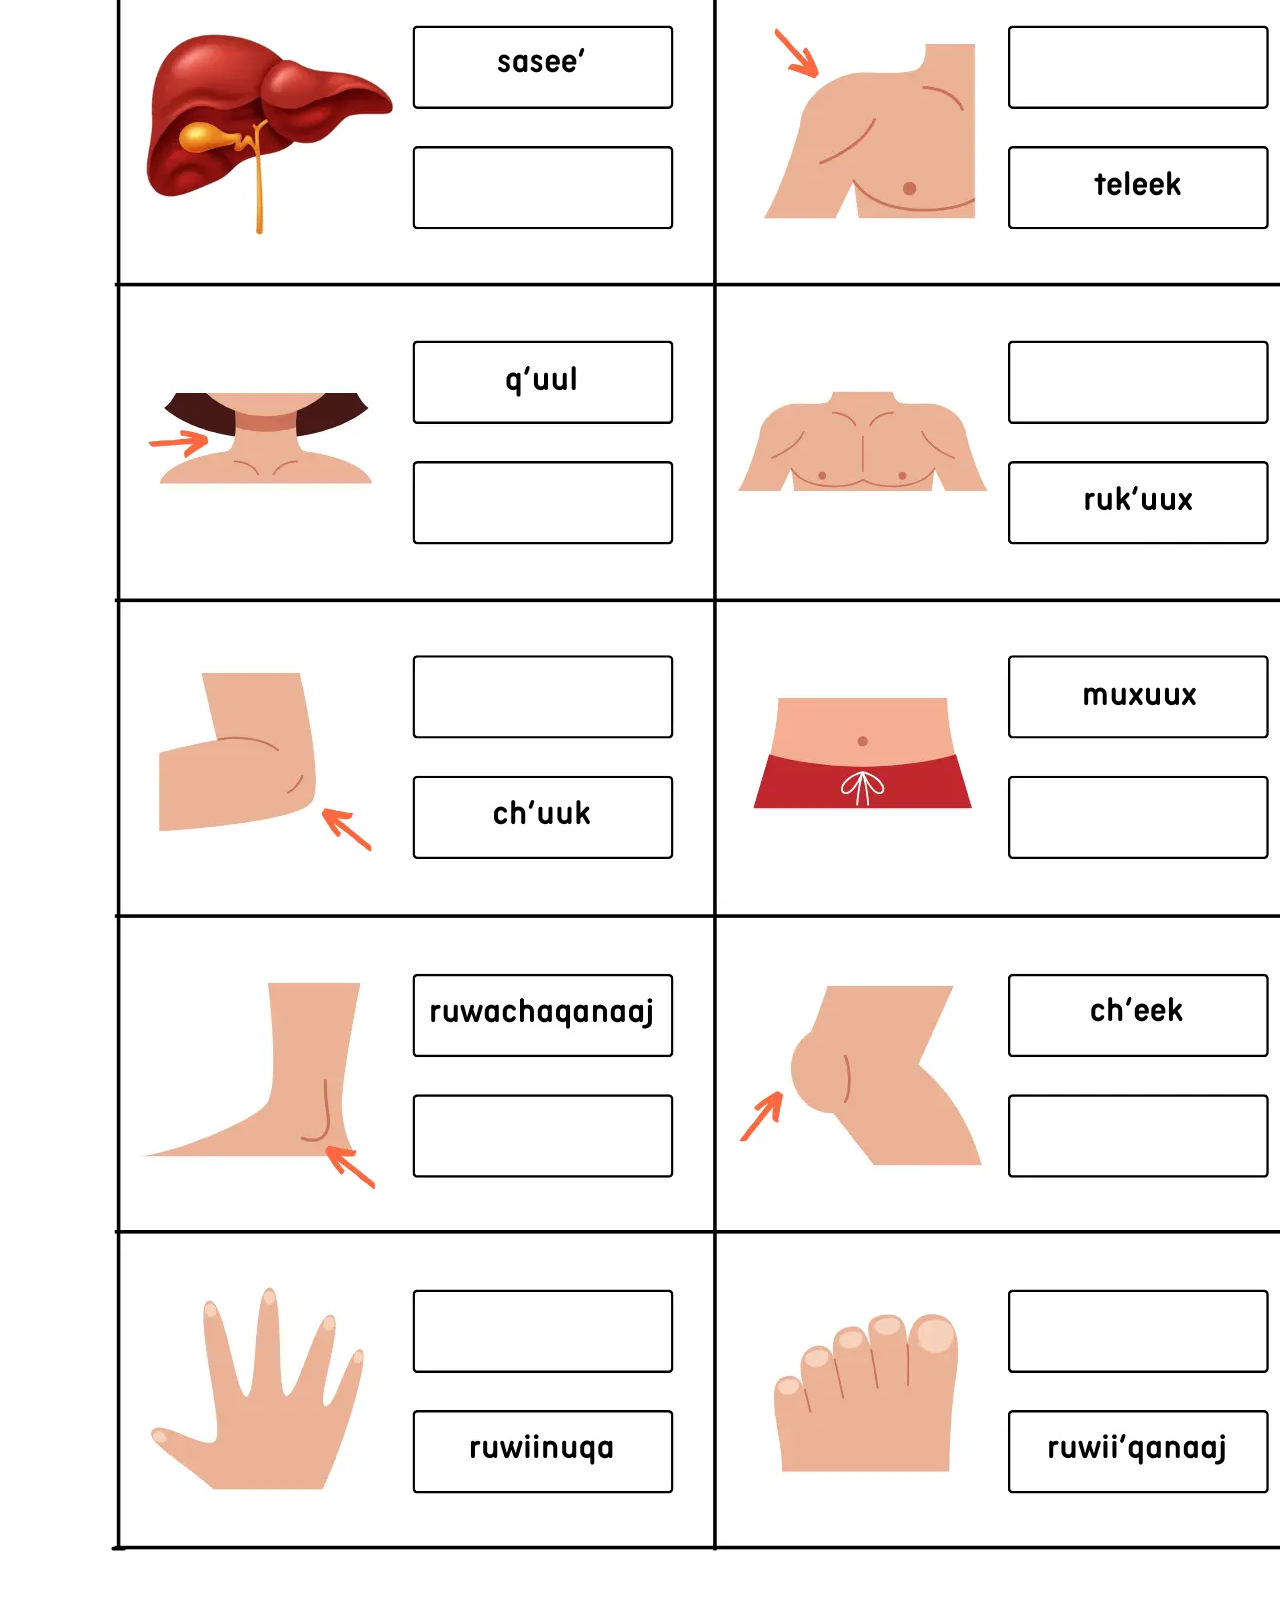
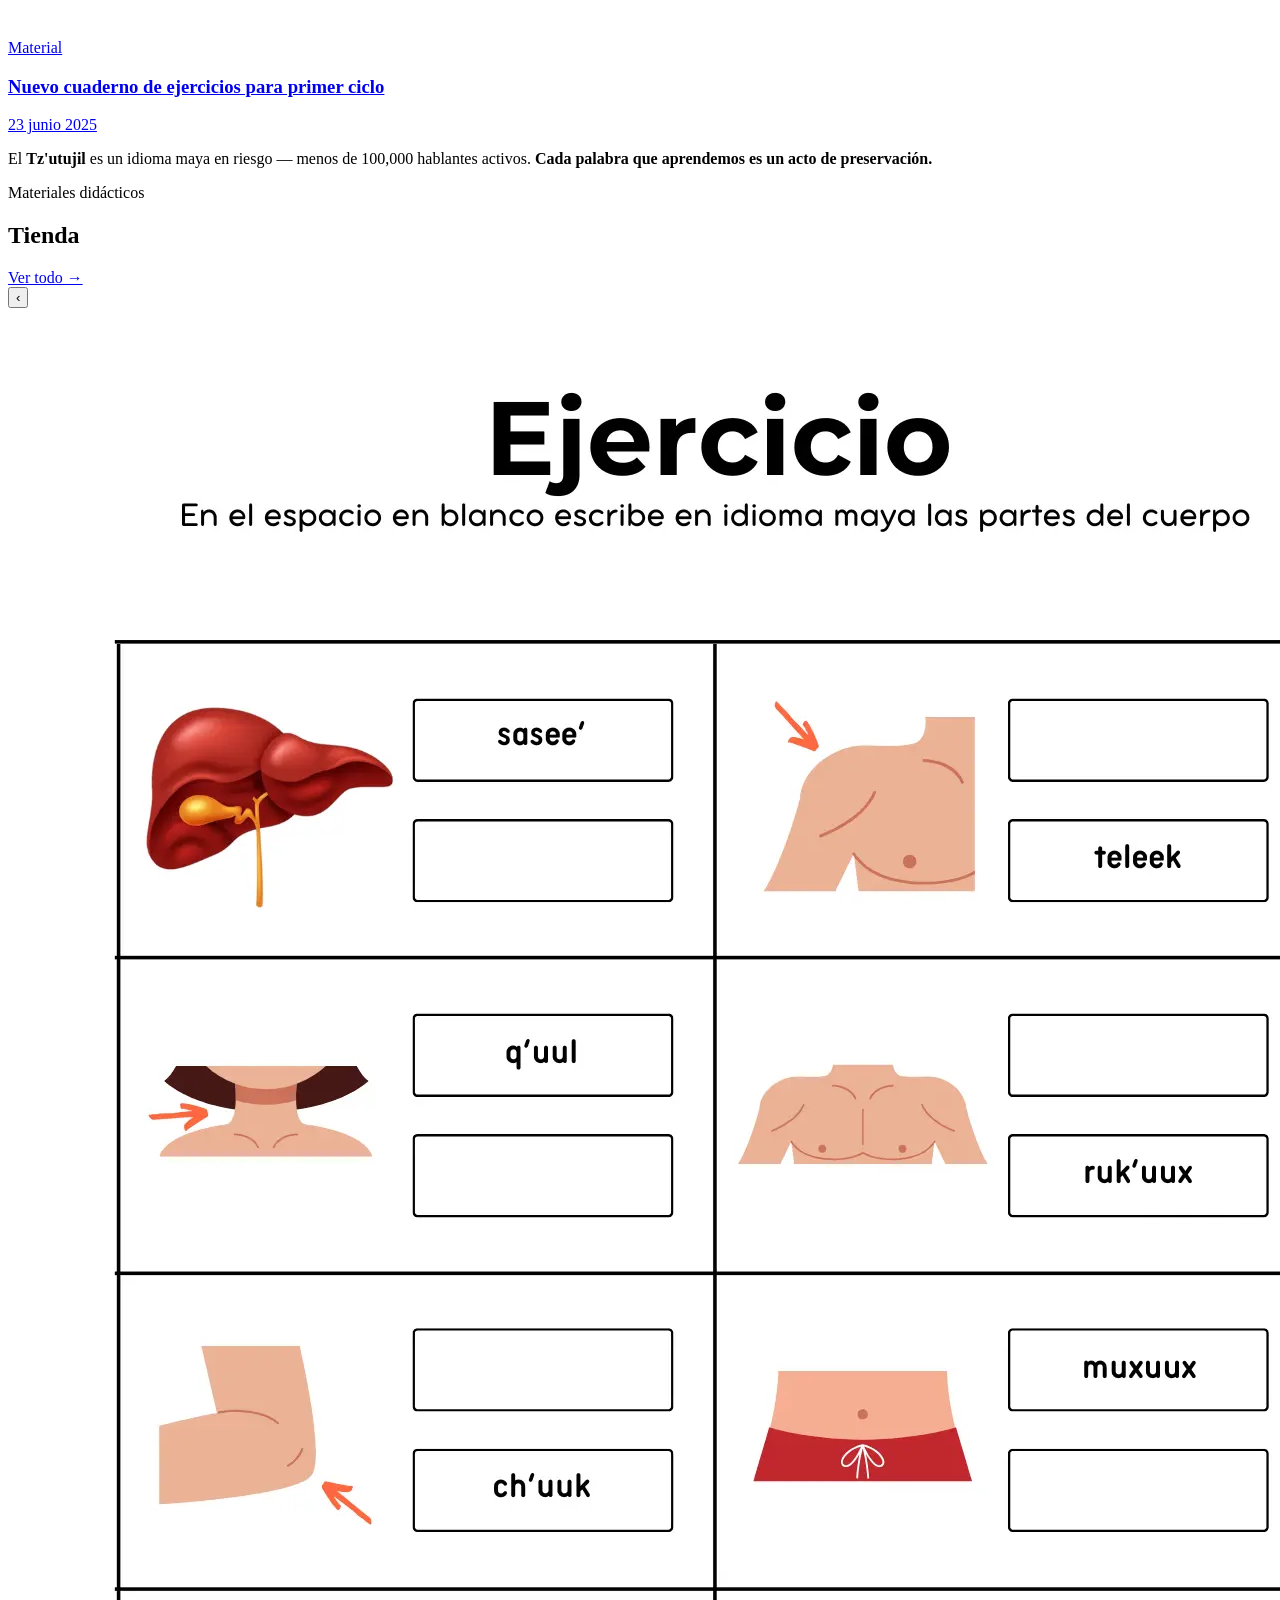
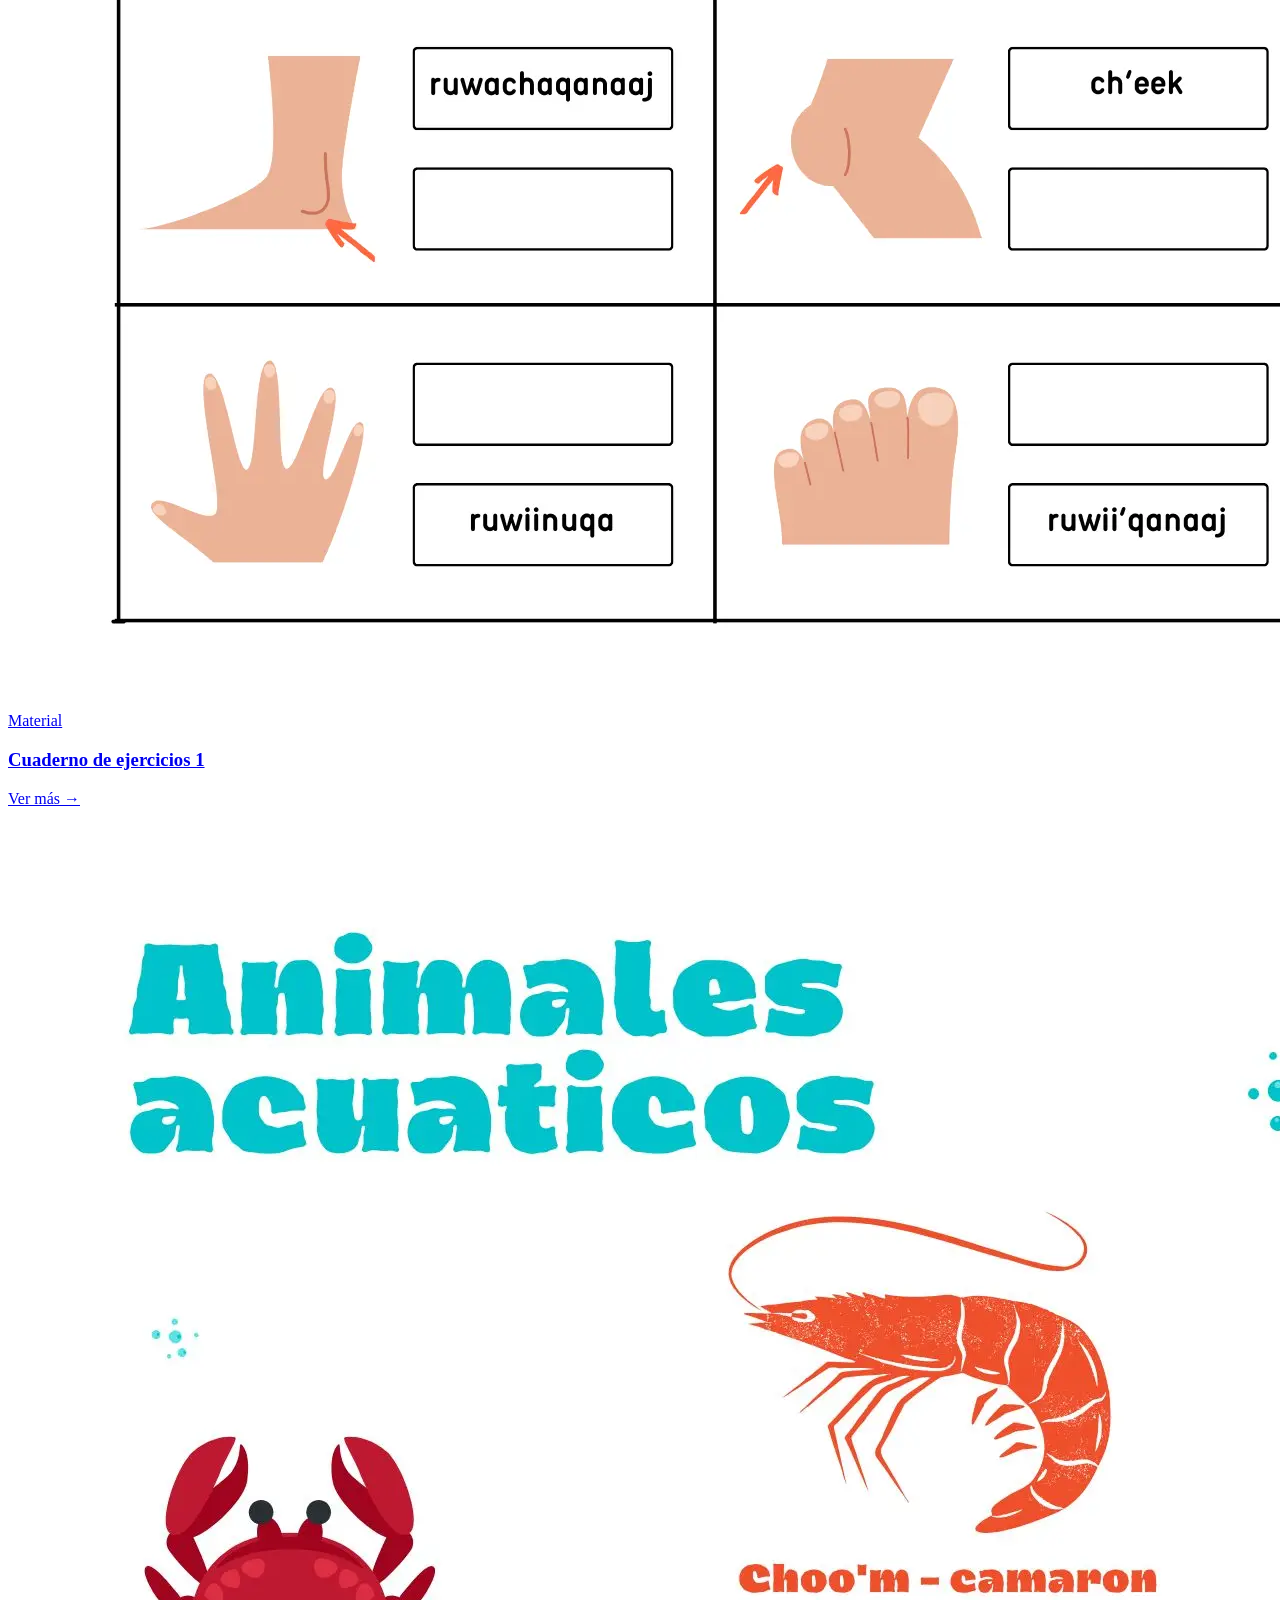
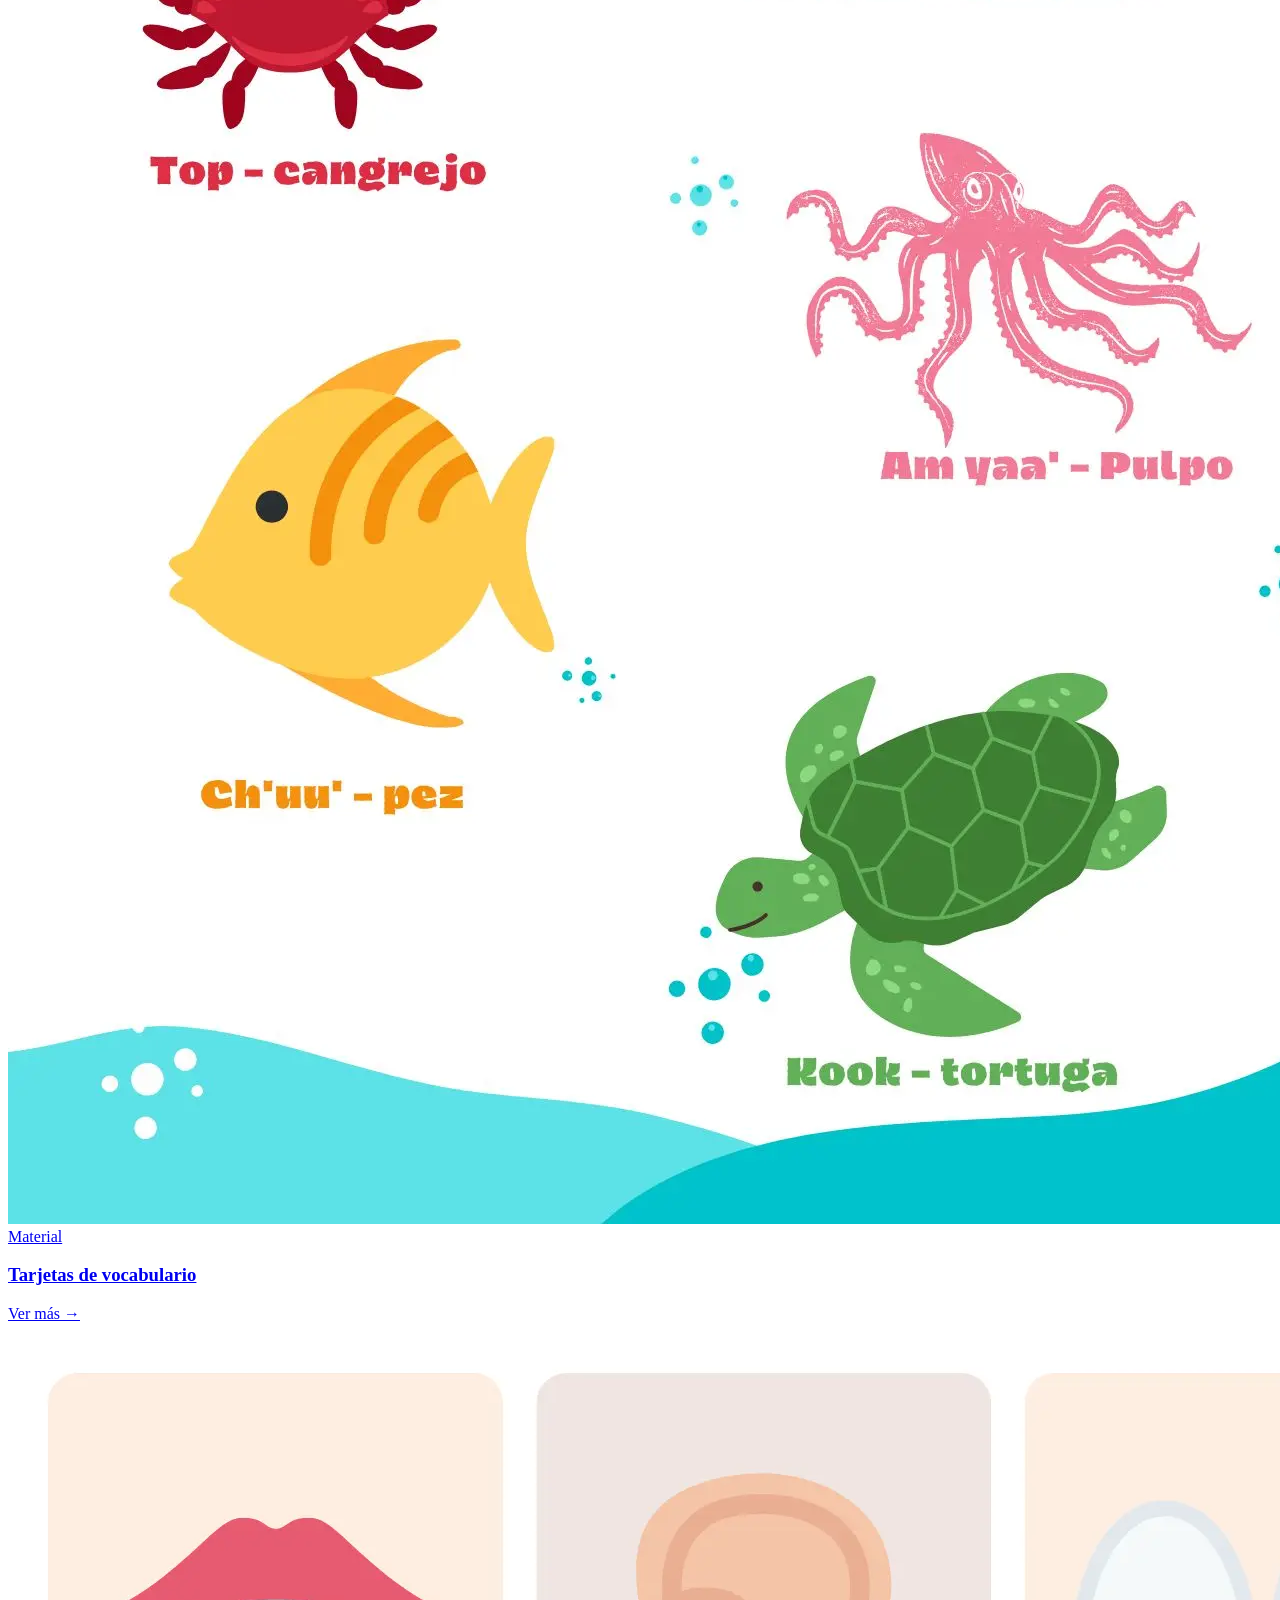
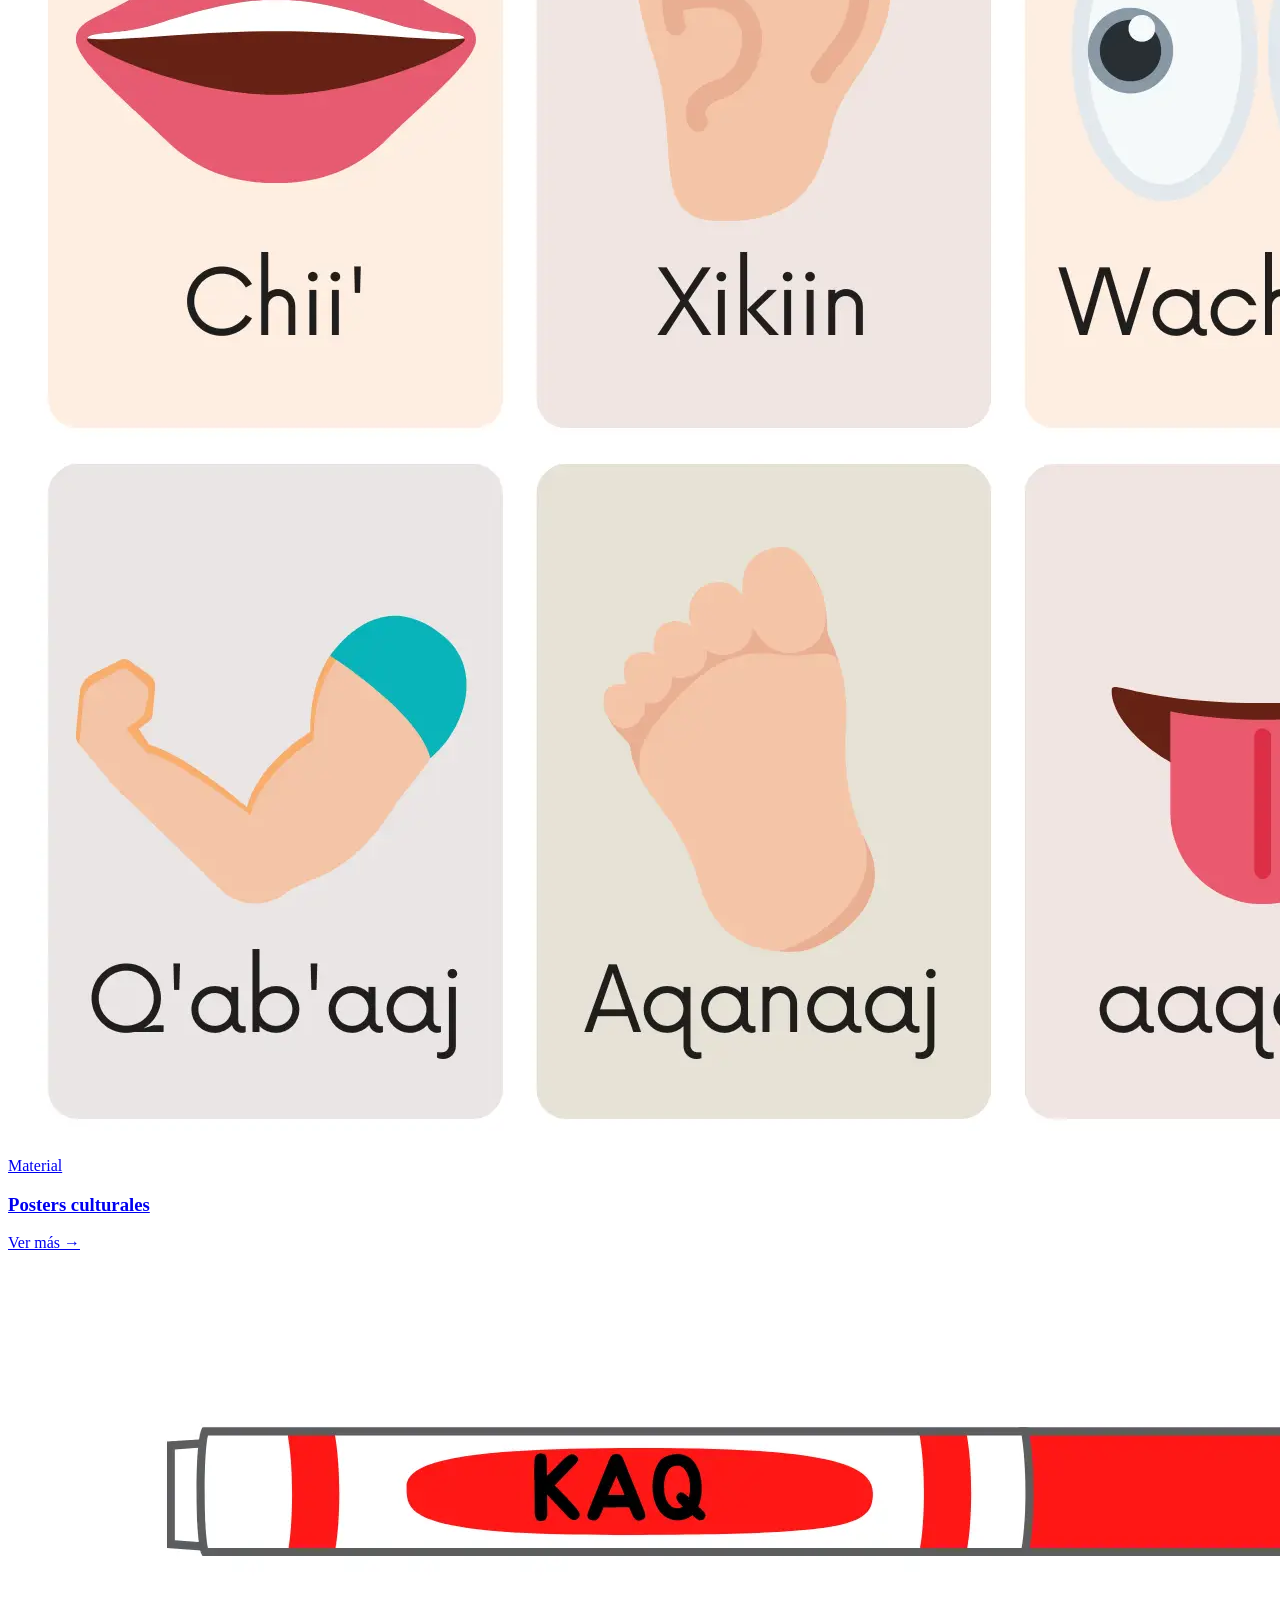
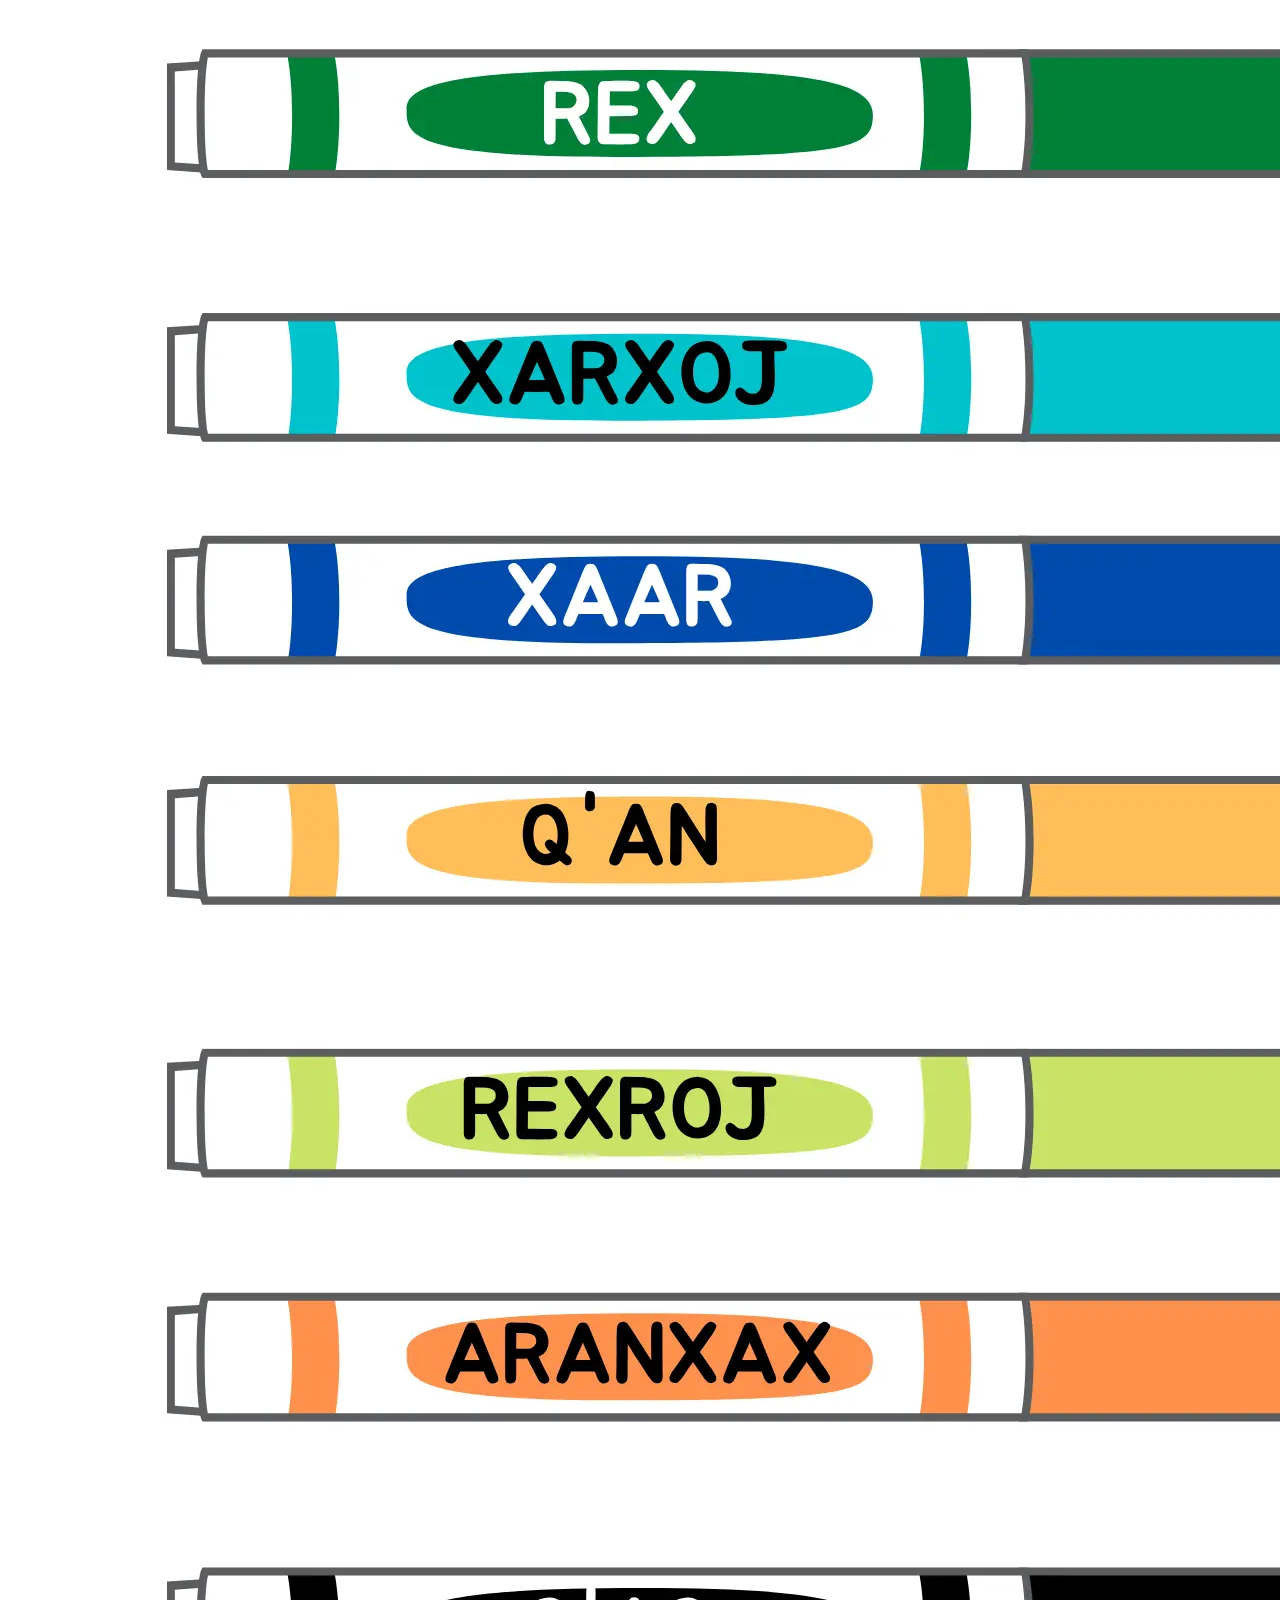
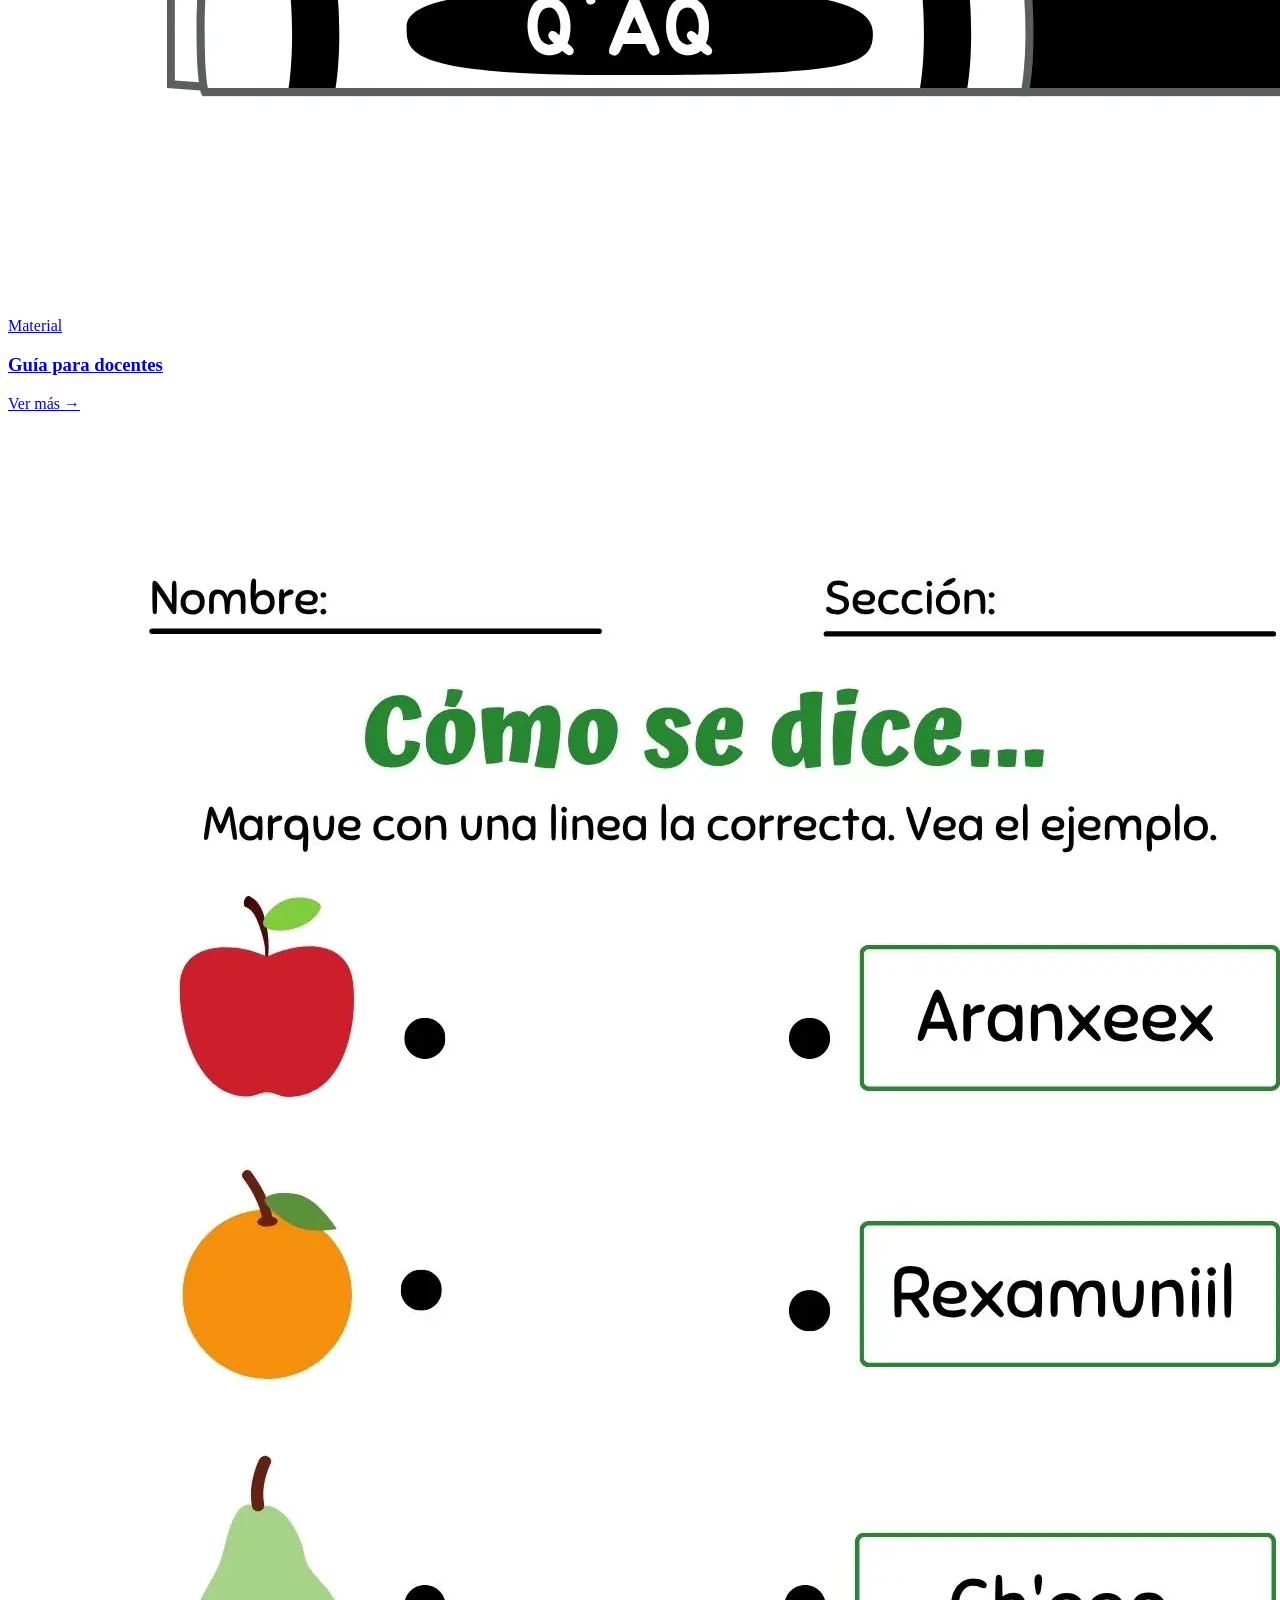
==== commit 69d38102: "commit03" ====
--- a/index.html
+++ b/index.html
@@ -20,262 +20,7 @@
   <link href="https://fonts.googleapis.com/css2?family=Lora:ital,wght@0,400;0,600;0,700;1,400;1,600&family=Nunito:wght@300;400;500;600;700&display=swap" rel="stylesheet">
   <script async src="https://www.googletagmanager.com/gtag/js?id=G-GRST46F9YE"></script>
   <script>window.dataLayer=window.dataLayer||[];function gtag(){dataLayer.push(arguments);}gtag('js',new Date());gtag('config','G-GRST46F9YE');</script>
-  <style>
-    *,*::before,*::after{margin:0;padding:0;box-sizing:border-box}
-    :root{
-      --verde:#006989;--verde-osc:#006989;--verde-med:#4e9b8b;
-      --verde-claro:#d8f3dc;--verde-bg:#f7f3ee;
-      --dorado:#fee47f;--dorado-lt:#fef3d4;
-      --crema:#f7f3ee;--calido:#f7f3ee;
-      --texto:#1a1a1a;--texto-mid:#6b6b6b;--texto-light:#6b6b6b;
-      --borde:#d8f3dc;--blanco:#fff;
-      --sombra:0 4px 24px rgba(0,105,137,.10);
-      --sombra-lg:0 12px 40px rgba(0,105,137,.14);
-    }
-    html{scroll-behavior:smooth}
-    body{font-family:'Nunito',sans-serif;background:var(--crema);color:var(--texto);line-height:1.6;overflow-x:hidden}
-    img{max-width:100%;display:block}
-    a{text-decoration:none;color:inherit}
-
-    /* TOP BAR */
-    .top-bar{background:linear-gradient(135deg, #006989 0%, #fee47f 60%, #006989 100%);padding:.5rem 2rem;display:flex;align-items:center;justify-content:space-between;gap:1rem}
-    .top-bar .social-icons{display:flex;gap:.8rem;align-items:center}
-    .top-bar .social-icons a{opacity:.8;transition:opacity .2s;display:flex;align-items:center}
-    .top-bar .social-icons a:hover{opacity:1}
-    .top-bar .social-icons img{width:20px;height:20px;filter:brightness(10)}
-    .top-bar .brand-name{font-family:'Lora',serif;font-size:.9rem;color:var(--verde-claro);letter-spacing:.06em}
-    .top-bar .btn-clases{background:var(--dorado);color:var(--verde-osc);padding:.35rem 1.1rem;border-radius:20px;font-size:.82rem;font-weight:700;letter-spacing:.04em;transition:background .3s,transform .2s;white-space:nowrap}
-    .top-bar .btn-clases:hover{background:var(--dorado-lt);transform:translateY(-1px)}
-
-    /* NAVBAR */
-    .navbar{position:sticky;top:0;z-index:999;background:rgba(250,247,240,.96);backdrop-filter:blur(14px);border-bottom:1px solid var(--borde);padding:0 2rem;display:flex;align-items:center;justify-content:space-between;gap:1rem;transition:box-shadow .3s}
-    .navbar.scrolled{box-shadow:var(--sombra)}
-    .navbar .logo{font-family:'Lora',serif;font-size:1.1rem;font-weight:700;color:var(--verde-osc);padding:1rem 0;white-space:nowrap}
-    .navbar .logo span{color:var(--dorado)}
-    .nav-links{display:flex;list-style:none;gap:.2rem;align-items:center}
-    .nav-links a{font-size:.88rem;font-weight:600;color:var(--texto-mid);padding:.5rem .8rem;border-radius:6px;letter-spacing:.03em;transition:color .2s,background .2s;white-space:nowrap}
-    .nav-links a:hover,.nav-links a.active{color:var(--verde);background:var(--verde-bg)}
-    .hamburger{display:none;font-size:1.6rem;cursor:pointer;color:var(--verde-osc);padding:.5rem;border-radius:6px;transition:background .2s;line-height:1;background:none;border:none}
-    .hamburger:hover{background:var(--verde-bg)}
-    .nav-mobile{display:none;flex-direction:column;background:var(--blanco);border-bottom:1px solid var(--borde);padding:1rem 1.5rem;gap:.2rem;box-shadow:var(--sombra)}
-    .nav-mobile.open{display:flex}
-    .nav-mobile a{font-size:1rem;font-weight:600;color:var(--texto-mid);padding:.7rem 1rem;border-radius:8px;transition:background .2s,color .2s}
-    .nav-mobile a:hover{background:var(--verde-bg);color:var(--verde)}
-    .nav-mobile .mobile-cta{background:var(--verde);color:white!important;text-align:center;margin-top:.5rem}
-    .nav-mobile .mobile-cta:hover{background:var(--verde-med)!important}
-
-    /* FEATURED */
-    .featured-section{max-width:1280px;margin:2rem auto;padding:0 1.5rem}
-    .featured-grid{display:grid;grid-template-columns:1fr 340px;grid-template-rows:auto auto;gap:1.2rem}
-    .main-article{grid-row:1/3;position:relative;border-radius:12px;overflow:hidden;box-shadow:var(--sombra-lg);display:block;transition:transform .3s}
-    .main-article:hover{transform:translateY(-3px)}
-    .main-article img{width:100%;height:460px;object-fit:cover;transition:transform .5s}
-    .main-article:hover img{transform:scale(1.03)}
-    .main-article .overlay{position:absolute;inset:0;background:linear-gradient(to top,rgba(0,105,137,.92) 0%,rgba(0,105,137,.3) 50%,transparent 100%)}
-    .main-article .info{position:absolute;bottom:0;left:0;right:0;padding:2rem 2rem 1.8rem}
-    .main-article .info h1{font-family:'Lora',serif;font-size:clamp(1.3rem,2.5vw,1.8rem);font-weight:700;color:white;line-height:1.25;margin:.5rem 0}
-    .main-article .info p{color:rgba(255,255,255,.65);font-size:.83rem}
-    .side-article{border-radius:10px;overflow:hidden;box-shadow:var(--sombra);display:flex;flex-direction:column;background:white;transition:transform .3s,box-shadow .3s;border:1px solid var(--borde)}
-    .side-article:hover{transform:translateY(-3px);box-shadow:var(--sombra-lg)}
-    .side-article img{width:100%;height:150px;object-fit:cover;transition:transform .4s}
-    .side-article:hover img{transform:scale(1.04)}
-    .side-article .info{padding:1rem 1.2rem 1.3rem;flex:1}
-    .side-article .info h3{font-family:'Lora',serif;font-size:.98rem;font-weight:600;color:var(--texto);line-height:1.35;margin:.4rem 0 .3rem}
-    .side-article .info p{font-size:.78rem;color:var(--texto-light)}
-    .tag{display:inline-block;background:var(--verde);color:white;font-size:.68rem;font-weight:700;letter-spacing:.1em;padding:.2rem .6rem;border-radius:3px;text-transform:uppercase}
-    .tag.cultura{background:#4e9b8b}
-    .tag.material{background:#006989}
-
-    /* AWARENESS */
-    .awareness-strip{background:linear-gradient(135deg, #4e9b8b, #fbe27f);padding:.9rem 2rem;text-align:center}
-    .awareness-strip p{color:white;font-size:.88rem;font-weight:500;line-height:1.5}
-    .awareness-strip strong{color:var(--dorado-lt)}
-
-    /* SHARED */
-    .section-title{font-family:'Lora',serif;font-size:clamp(1.5rem,3vw,2rem);font-weight:700;color:var(--verde-osc);margin-bottom:.4rem}
-    .section-title em{font-style:italic;color:var(--verde-med)}
-    .section-label{font-size:.75rem;font-weight:700;letter-spacing:.14em;text-transform:uppercase;color:var(--verde-med);margin-bottom:.5rem}
-
-    /* STORE */
-    .store-section{max-width:1280px;margin:3rem auto;padding:0 1.5rem}
-    .store-header{display:flex;align-items:center;justify-content:space-between;margin-bottom:1.5rem}
-    .store-header a{font-size:.85rem;font-weight:600;color:var(--verde);border-bottom:1.5px solid var(--verde);transition:color .2s}
-    .store-header a:hover{color:var(--verde-med)}
-    .store-wrapper{position:relative;display:flex;align-items:center;gap:.5rem}
-    .store-carousel{display:flex;gap:1.2rem;overflow-x:auto;scroll-snap-type:x mandatory;padding:.5rem 0 1rem;scrollbar-width:none;flex:1}
-    .store-carousel::-webkit-scrollbar{display:none}
-    .store-item{flex:0 0 220px;scroll-snap-align:start;background:white;border-radius:10px;overflow:hidden;box-shadow:var(--sombra);display:flex;flex-direction:column;transition:transform .3s,box-shadow .3s;border:1px solid var(--borde)}
-    .store-item:hover{transform:translateY(-4px);box-shadow:var(--sombra-lg)}
-    .store-item img{width:100%;height:160px;object-fit:cover;transition:transform .4s}
-    .store-item:hover img{transform:scale(1.05)}
-    .store-item .info{padding:1rem 1.1rem 1.2rem;flex:1;display:flex;flex-direction:column;gap:.3rem}
-    .store-item .info h3{font-family:'Lora',serif;font-size:.95rem;font-weight:600;color:var(--texto);line-height:1.3}
-    .store-item .info p{font-size:.8rem;color:var(--verde);font-weight:600;margin-top:auto}
-    .arrow{background:white;border:1.5px solid var(--borde);width:38px;height:38px;border-radius:50%;font-size:1.4rem;cursor:pointer;flex-shrink:0;display:flex;align-items:center;justify-content:center;color:var(--verde-osc);transition:all .2s;box-shadow:var(--sombra)}
-    .arrow:hover{background:var(--verde);color:white;border-color:var(--verde)}
-
-    /* LEARN */
-    .idioma-section{background:var(--verde-bg);padding:4rem 1.5rem}
-    .idioma-inner{max-width:1280px;margin:0 auto}
-    .idioma-section .section-header{margin-bottom:2rem}
-    .idioma-cards{display:grid;grid-template-columns:repeat(3,1fr);gap:1.5rem}
-    .idioma-card{background:white;border-radius:10px;overflow:hidden;box-shadow:var(--sombra);border:1px solid var(--borde);transition:transform .3s,box-shadow .3s;display:flex;flex-direction:column}
-    .idioma-card:hover{transform:translateY(-5px);box-shadow:var(--sombra-lg)}
-    .idioma-card img{width:100%;height:170px;object-fit:cover;transition:transform .4s}
-    .idioma-card:hover img{transform:scale(1.04)}
-    .idioma-card-body{padding:1.5rem;flex:1;display:flex;flex-direction:column}
-    .idioma-card-body h3{font-family:'Lora',serif;font-size:1.1rem;font-weight:700;color:var(--verde-osc);margin-bottom:.5rem}
-    .idioma-card-body p{font-size:.88rem;color:var(--texto-mid);line-height:1.7;flex:1;margin-bottom:1.2rem}
-    .idioma-card-body a{display:inline-flex;align-items:center;gap:.4rem;font-size:.85rem;font-weight:700;color:var(--verde);border-bottom:1.5px solid transparent;transition:border-color .2s,gap .2s;width:fit-content}
-    .idioma-card-body a:hover{border-color:var(--verde);gap:.7rem}
-
-    /* PRESERVE */
-    .preservar-section{background:linear-gradient(135deg, #4e9b8b 0%, #005a75 60%, #4e9b8b 100%);padding:4.5rem 1.5rem}
-    .preservar-inner{max-width:1280px;margin:0 auto;display:grid;grid-template-columns:1fr 1fr;gap:4rem;align-items:center}
-    .preservar-texto .section-label{color:var(--verde-claro)}
-    .preservar-texto .section-title{color:white}
-    .preservar-texto .section-title em{color:var(--dorado-lt)}
-    .preservar-texto p{color:var(--verde-claro);font-size:.95rem;line-height:1.85;margin-top:1rem}
-    .preservar-cards{display:flex;flex-direction:column;gap:1rem}
-    .pres-card{background:rgba(255,255,255,.06);border:1px solid rgba(255,255,255,.1);border-radius:8px;padding:1.3rem 1.5rem;display:flex;gap:1rem;align-items:flex-start;transition:background .3s}
-    .pres-card:hover{background:rgba(78,155,139,.12)}
-    .pres-card .icon{font-size:1.4rem;flex-shrink:0;margin-top:.1rem}
-    .pres-card h4{color:white;font-size:.9rem;font-weight:700;margin-bottom:.25rem}
-    .pres-card p{color:var(--verde-claro);font-size:.83rem;line-height:1.65}
-
-    /* ABOUT */
-    .nosotros-section{max-width:1280px;margin:0 auto;padding:4rem 1.5rem}
-    .nosotros-grid{display:grid;grid-template-columns:1fr 380px;gap:4rem;align-items:center}
-    .nosotros-texto .section-label{color:var(--verde-med)}
-    .nosotros-texto p{font-size:.95rem;color:var(--texto-mid);line-height:1.85;margin-top:.9rem}
-    .nosotros-texto .firma{font-family:'Lora',serif;font-style:italic;color:var(--verde);font-size:1rem;margin-top:1.5rem}
-    .nosotros-tags{display:flex;flex-wrap:wrap;gap:.5rem;margin-top:1.5rem}
-    .badge-tag{background:var(--verde-bg);border:1px solid var(--borde);color:var(--verde);font-size:.78rem;font-weight:600;padding:.3rem .8rem;border-radius:20px}
-    .nosotros-img-wrap{position:relative}
-    .nosotros-img-wrap img{width:100%;aspect-ratio:4/5;object-fit:cover;border-radius:8px 60px 8px 8px;box-shadow:var(--sombra-lg)}
-    .no-photo-placeholder{width:100%;aspect-ratio:4/5;border-radius:8px 60px 8px 8px;background:linear-gradient(135deg, #4e9b8b, #db8055);display:flex;flex-direction:column;align-items:center;justify-content:center;gap:1rem;color:white;text-align:center;padding:2rem;box-shadow:var(--sombra-lg)}
-    .no-photo-placeholder .ph-icon{font-size:4rem;opacity:.6}
-    .no-photo-placeholder p{font-family:'Lora',serif;font-style:italic;font-size:1.1rem;opacity:.8;color:var(--verde-claro)}
-    .since-badge{position:absolute;bottom:-1rem;left:-1rem;background:var(--dorado);color:var(--verde-osc);width:100px;height:100px;border-radius:50%;display:flex;flex-direction:column;align-items:center;justify-content:center;text-align:center;padding:.8rem;box-shadow:0 6px 24px rgba(254,228,127,.45)}
-    .since-badge .num{font-family:'Lora',serif;font-size:1.6rem;font-weight:700;line-height:1}
-    .since-badge .lbl{font-size:.6rem;font-weight:700;letter-spacing:.06em;text-transform:uppercase;line-height:1.3;margin-top:.2rem}
-
-    /* ONG */
-    .ong-section{background:linear-gradient(135deg, #fee47f, #4e9b8b);padding:4rem 1.5rem;border-top:1px solid var(--borde);border-bottom:1px solid var(--borde)}
-    .ong-inner{max-width:1280px;margin:0 auto;display:grid;grid-template-columns:1fr 1fr;gap:4rem;align-items:start}
-    .ong-texto p{font-size:.93rem;color:var(--texto-mid);line-height:1.85;margin-top:.8rem}
-    .ong-creds{display:flex;flex-direction:column;gap:1rem}
-    .ong-cred{background:white;border-radius:8px;padding:1.1rem 1.4rem;display:flex;gap:.9rem;align-items:flex-start;border:1px solid var(--borde);box-shadow:var(--sombra);transition:transform .2s}
-    .ong-cred:hover{transform:translateX(4px)}
-    .ong-cred .cred-icon{font-size:1.3rem;flex-shrink:0}
-    .ong-cred h4{font-size:.88rem;font-weight:700;color:var(--verde-osc);margin-bottom:.2rem}
-    .ong-cred p{font-size:.82rem;color:var(--texto-mid);line-height:1.6}
-    .btn-verde{display:inline-flex;align-items:center;gap:.5rem;background:var(--verde);color:white;padding:.8rem 1.8rem;border-radius:6px;font-weight:700;font-size:.88rem;letter-spacing:.04em;margin-top:1.5rem;transition:background .3s,transform .2s}
-    .btn-verde:hover{background:var(--verde-med);transform:translateY(-2px)}
-
-    /* FACEBOOK */
-    .facebook-section{background:var(--verde-bg);padding:4rem 1.5rem}
-    .facebook-inner{max-width:1280px;margin:0 auto;display:grid;grid-template-columns:1fr 1fr;gap:4rem;align-items:center}
-    .fb-texto p{font-size:.93rem;color:var(--texto-mid);line-height:1.85;margin-top:.8rem}
-    .fb-stats-grid{display:grid;grid-template-columns:1fr 1fr;gap:.9rem;margin:1.5rem 0}
-    .fb-stat{background:white;border-radius:8px;padding:1rem 1.2rem;border:1px solid var(--borde);box-shadow:var(--sombra)}
-    .fb-stat .num{font-family:'Lora',serif;font-size:1.6rem;font-weight:700;color:var(--verde-osc)}
-    .fb-stat .lbl{font-size:.75rem;color:var(--texto-light);margin-top:.1rem}
-    .btn-facebook{display:inline-flex;align-items:center;gap:.7rem;background:#1877F2;color:white;padding:.8rem 1.8rem;border-radius:6px;font-weight:700;font-size:.88rem;transition:background .3s,transform .2s}
-    .btn-facebook:hover{background:#0c5dc9;transform:translateY(-2px)}
-    .fb-preview{background:white;border-radius:10px;overflow:hidden;box-shadow:var(--sombra-lg);border:1px solid var(--borde)}
-    .fb-preview-header{background:var(--verde-osc);padding:1rem 1.3rem;display:flex;align-items:center;gap:.8rem}
-    .fb-avatar{width:36px;height:36px;border-radius:50%;background:var(--verde-med);display:flex;align-items:center;justify-content:center;font-size:1rem;flex-shrink:0}
-    .fb-pname{color:white;font-size:.88rem;font-weight:700}
-    .fb-phandle{color:rgba(183,228,199,.7);font-size:.73rem}
-    .fb-preview-body{padding:1.2rem}
-    .fb-preview-body p{font-size:.88rem;color:var(--texto-mid);line-height:1.7;margin-bottom:1rem}
-    .fb-word-card{background:var(--verde-bg);border-radius:8px;padding:1.2rem;text-align:center;border:1px solid var(--borde)}
-    .fb-word{font-family:'Lora',serif;font-size:2rem;font-weight:700;color:var(--verde-osc)}
-    .fb-translation{font-size:.82rem;color:var(--texto-mid);margin-top:.3rem}
-
-    /* SOCIAL ICONS REDES */
-    .social-icons-redes{display:flex;gap:.8rem;align-items:center}
-    .social-icons-redes a{opacity:.8;transition:opacity .2s;display:flex;align-items:center}
-    .social-icons-redes a:hover{opacity:1}
-    .social-icons-redes img{width:32px;height:32px;}
-
-    /* CONTACT */
-    .contacto-section{max-width:1280px;margin:0 auto;padding:4rem 1.5rem;display:grid;grid-template-columns:1fr 1fr;gap:4rem;align-items:start}
-    .contacto-mensaje p{font-size:.93rem;color:var(--texto-mid);line-height:1.8;margin-top:.8rem}
-    .social-links-list{display:flex;flex-direction:column;gap:.7rem;margin-top:1.8rem}
-    .social-link-item{display:flex;align-items:center;gap:.9rem;background:white;border:1px solid var(--borde);border-radius:8px;padding:.9rem 1.2rem;font-size:.88rem;font-weight:600;color:var(--texto);box-shadow:var(--sombra);transition:transform .2s,background .2s}
-    .social-link-item:hover{background:var(--verde-osc);color:white;transform:translateX(4px)}
-    .social-link-item img{width:22px;height:22px;flex-shrink:0}
-    .contacto-info-box{background:white;border-radius:10px;padding:2.5rem;border:1px solid var(--borde);box-shadow:var(--sombra-lg)}
-    .contacto-info-box h3{font-family:'Lora',serif;font-size:1.4rem;color:var(--verde-osc);margin-bottom:1.2rem}
-    .contacto-info-box p{font-size:.9rem;color:var(--texto-mid);line-height:1.7;padding:.7rem 0;border-bottom:1px solid var(--borde)}
-    .contacto-info-box p:last-of-type{border-bottom:none}
-    .contacto-info-box a{color:var(--verde);font-weight:600}
-    .boton-contacto{display:inline-flex;align-items:center;gap:.5rem;background:#25D366;color:white;padding:.9rem 2rem;border-radius:6px;font-weight:700;font-size:.9rem;margin-top:1.5rem;transition:background .3s,transform .2s}
-    .boton-contacto:hover{background:#1faa52;transform:translateY(-2px)}
-
-    /* FOOTER */
-    footer{background:linear-gradient(135deg, #4e9b8b 0%, #005a75 60%, #4e9b8b 100%);padding:3rem 1.5rem 1.5rem}
-    .footer-grid{max-width:1280px;margin:0 auto;display:grid;grid-template-columns:2fr 1fr 1fr;gap:3rem;padding-bottom:2rem;border-bottom:1px solid rgba(255,255,255,.1)}
-    .footer-brand .logo-footer{font-family:'Lora',serif;font-size:1.1rem;font-weight:700;color:white;margin-bottom:.8rem}
-    .footer-brand .logo-footer span{color:var(--dorado)}
-    .footer-brand p{font-size:.83rem;color:rgba(255,255,255,.5);line-height:1.8}
-    .footer-col h4{font-size:.78rem;letter-spacing:.12em;text-transform:uppercase;color: #fee47f;font-weight:700;margin-bottom:1rem}
-    .footer-col ul{list-style:none;display:flex;flex-direction:column;gap:.6rem}
-    .footer-col a{font-size:.85rem;color:rgba(255,255,255,.5);transition:color .2s}
-    .footer-col a:hover{color:white}
-    .footer-bottom{max-width:1280px;margin:1.5rem auto 0;display:flex;justify-content:space-between;align-items:center;flex-wrap:wrap;gap:.5rem}
-    .footer-bottom p{font-size:.8rem;color:rgba(255,255,255,.3)}
-    .footer-tz{font-family:'Lora',serif;font-style:italic;color:var(--verde-claro);font-size:.88rem}
-
-    /* ANIMATIONS */
-    .fade-in{opacity:0;transform:translateY(24px);transition:opacity .65s ease,transform .65s ease}
-    .fade-in.visible{opacity:1;transform:translateY(0)}
-
-    /* RESPONSIVE */
-    @media(max-width:1024px){
-      .featured-grid{grid-template-columns:1fr 1fr}
-      .main-article{grid-row:auto;grid-column:1/-1}
-      .main-article img{height:320px}
-      .preservar-inner,.nosotros-grid,.ong-inner,.facebook-inner{grid-template-columns:1fr;gap:2.5rem}
-      .idioma-cards{grid-template-columns:1fr 1fr}
-      .footer-grid{grid-template-columns:1fr 1fr}
-    }
-    @media(max-width:768px){
-      .top-bar{padding:.5rem 1rem}
-      .top-bar .brand-name{display:none}
-      .navbar{padding:0 1rem}
-      .navbar .logo{font-size:.95rem}
-      .nav-links{display:none}
-      .hamburger{display:flex}
-      .featured-section{padding:0 1rem;margin:1.2rem auto}
-      .featured-grid{grid-template-columns:1fr}
-      .main-article img{height:240px}
-      .main-article .info{padding:1.2rem}
-      .main-article .info h1{font-size:1.15rem}
-      .store-section{padding:0 1rem}
-      .store-item{flex:0 0 180px}
-      .idioma-section{padding:3rem 1rem}
-      .idioma-cards{grid-template-columns:1fr}
-      .preservar-section{padding:3rem 1rem}
-      .ong-section{padding:3rem 1rem}
-      .ong-inner{grid-template-columns:1fr}
-      .nosotros-section{padding:3rem 1rem}
-      .nosotros-grid{grid-template-columns:1fr}
-      .no-photo-placeholder{aspect-ratio:3/2;border-radius:8px}
-      .facebook-section{padding:3rem 1rem}
-      .facebook-inner{grid-template-columns:1fr}
-      .contacto-section{grid-template-columns:1fr;padding:3rem 1rem;gap:2.5rem}
-      .footer-grid{grid-template-columns:1fr;gap:2rem}
-      .footer-bottom{flex-direction:column;text-align:center}
-    }
-    @media(max-width:480px){
-      .top-bar .btn-clases{font-size:.75rem;padding:.3rem .8rem}
-      .main-article img{height:200px}
-      .fb-stats-grid{grid-template-columns:1fr 1fr}
-    }
-  </style>
+
 </head>
 <body>
 
@@ -463,7 +208,7 @@
           </div>
         </div>
         <img src="assets/img/martha.webp" alt="Martha A. Zelada">
-      </div>
+         </div>
     </section>
 
     <!-- ONG -->
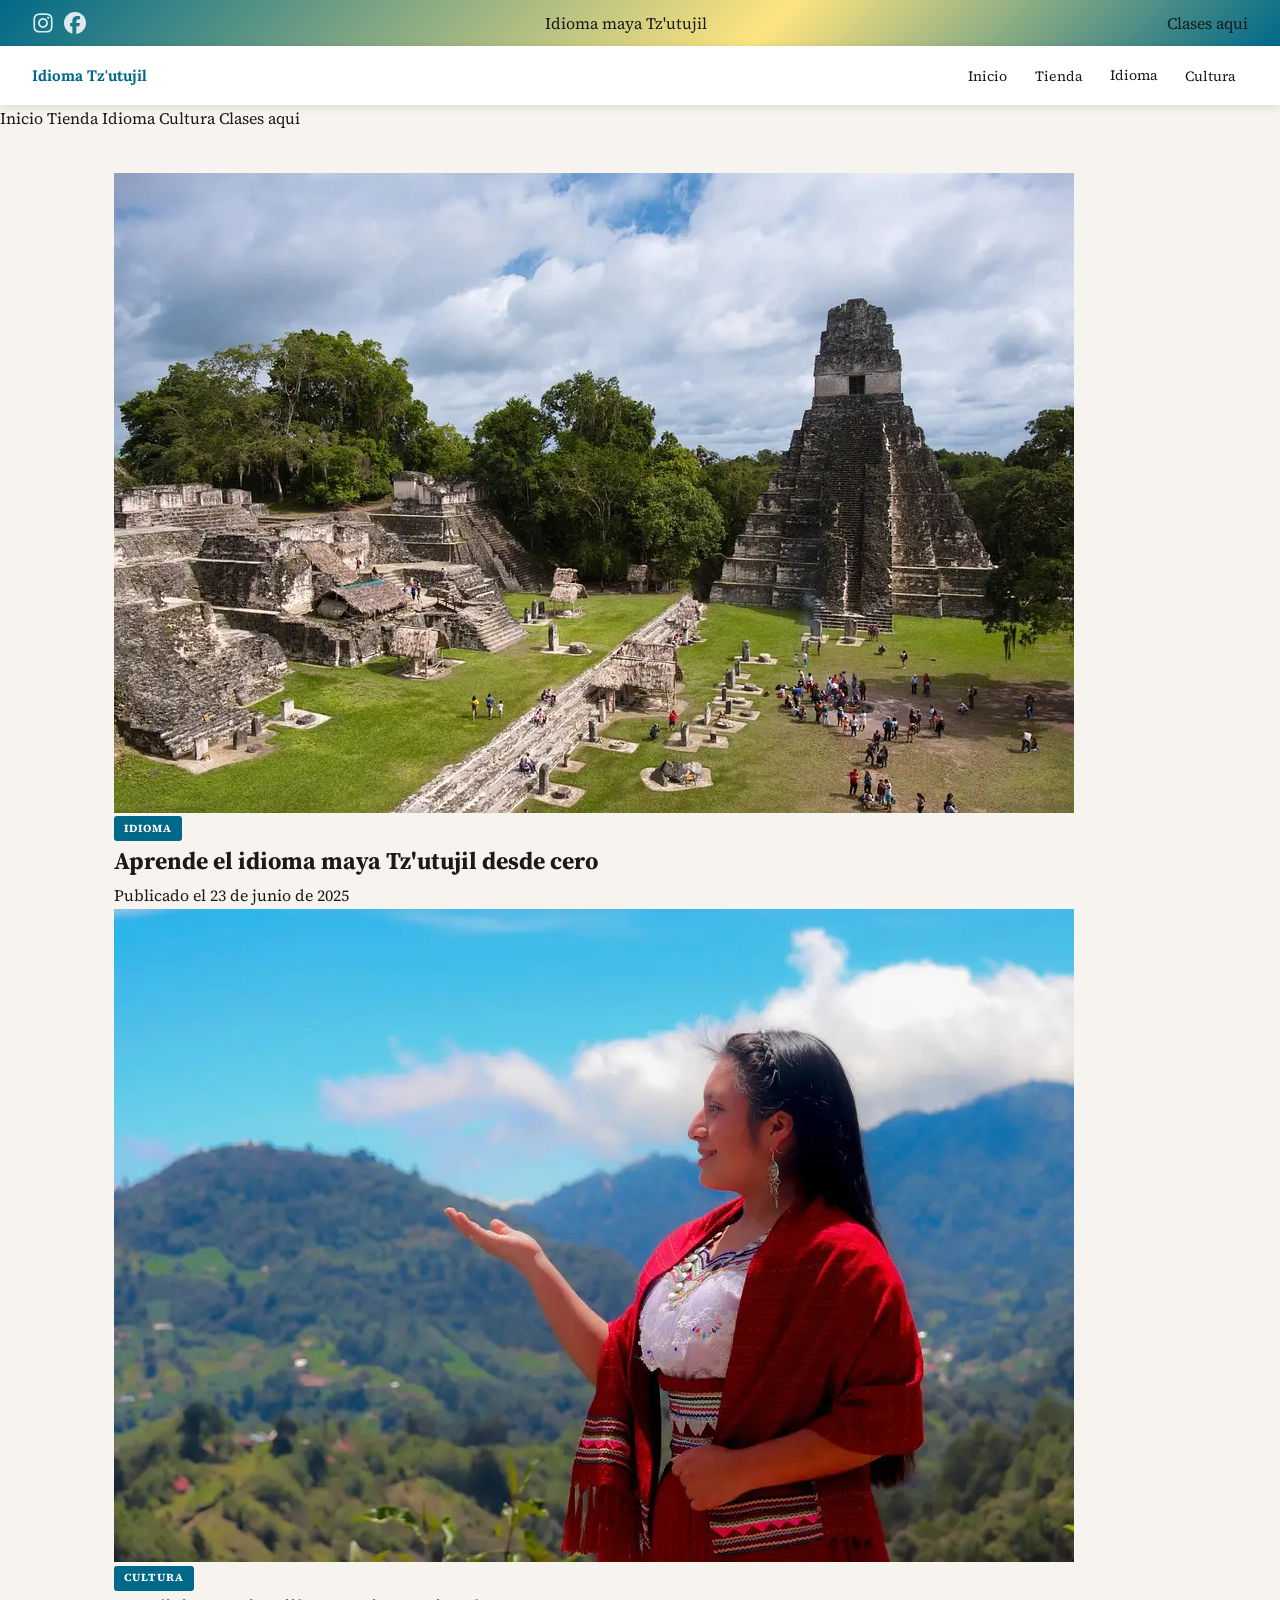
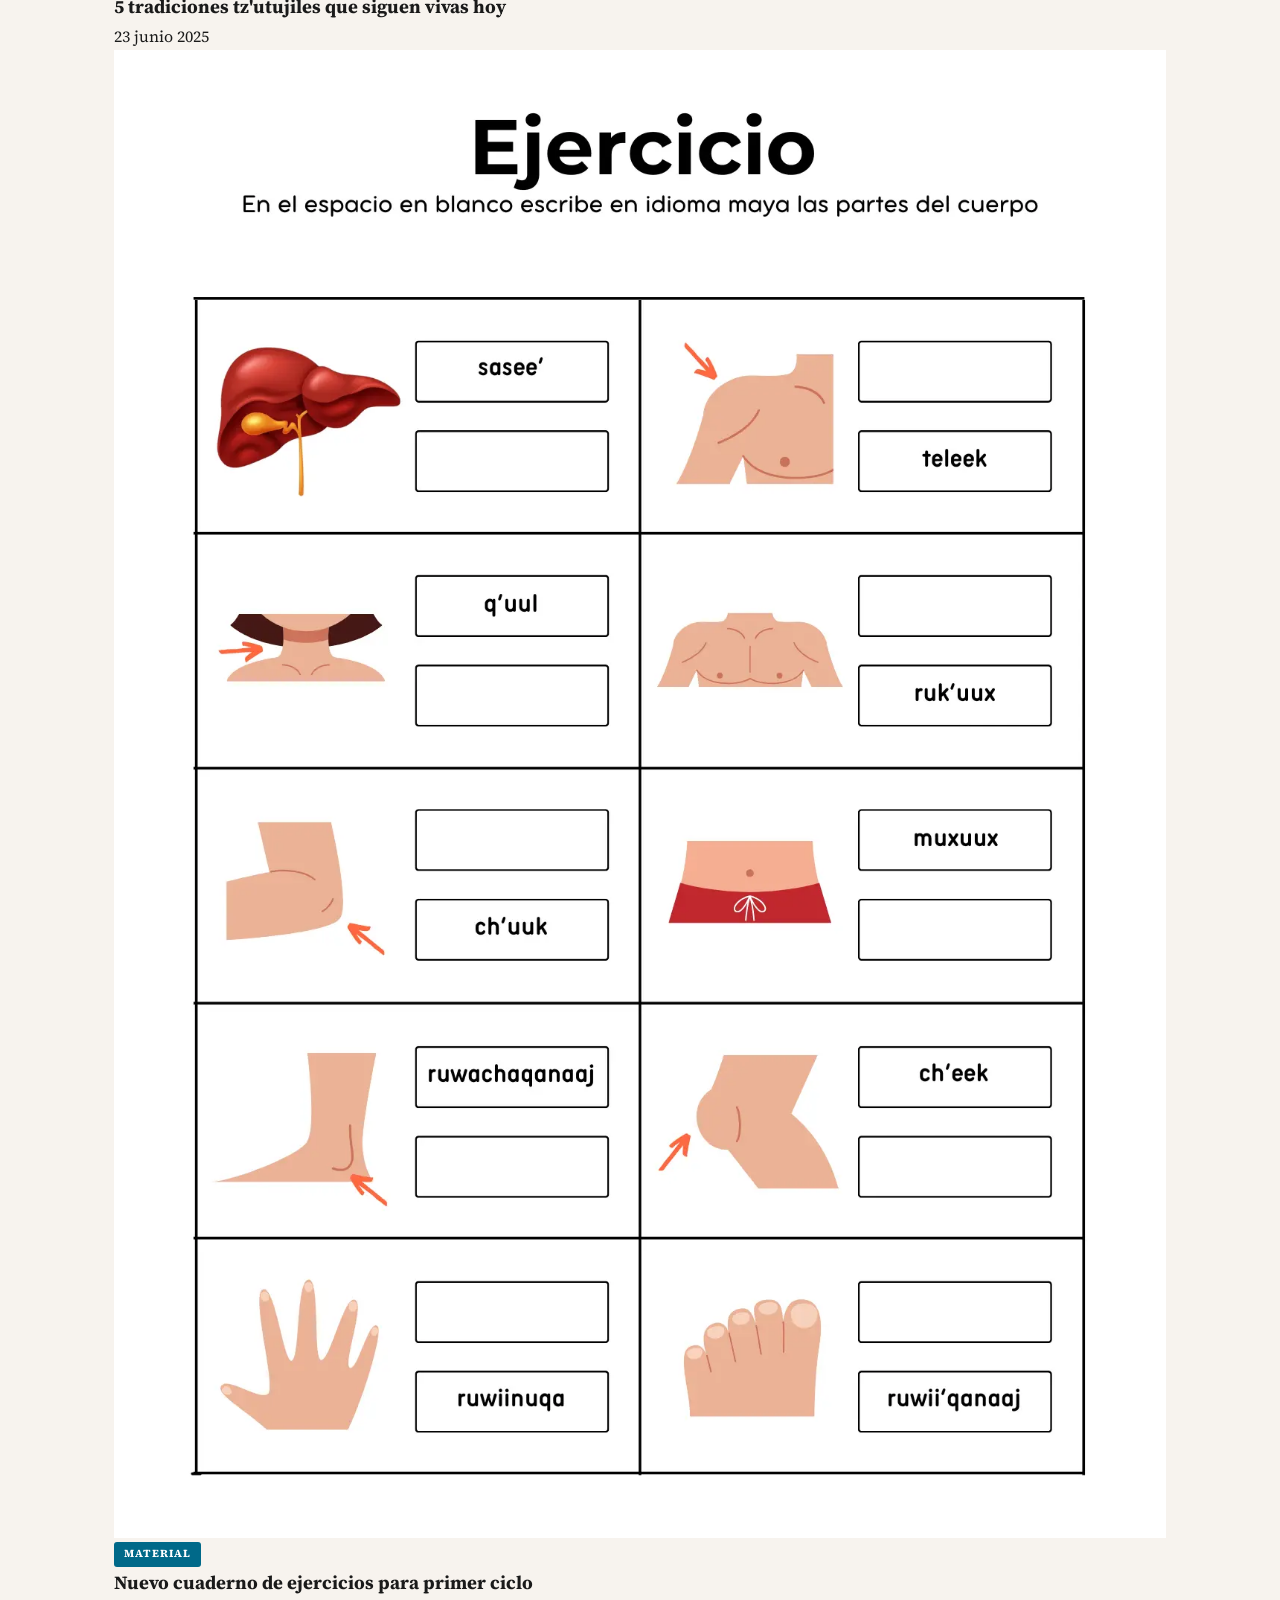
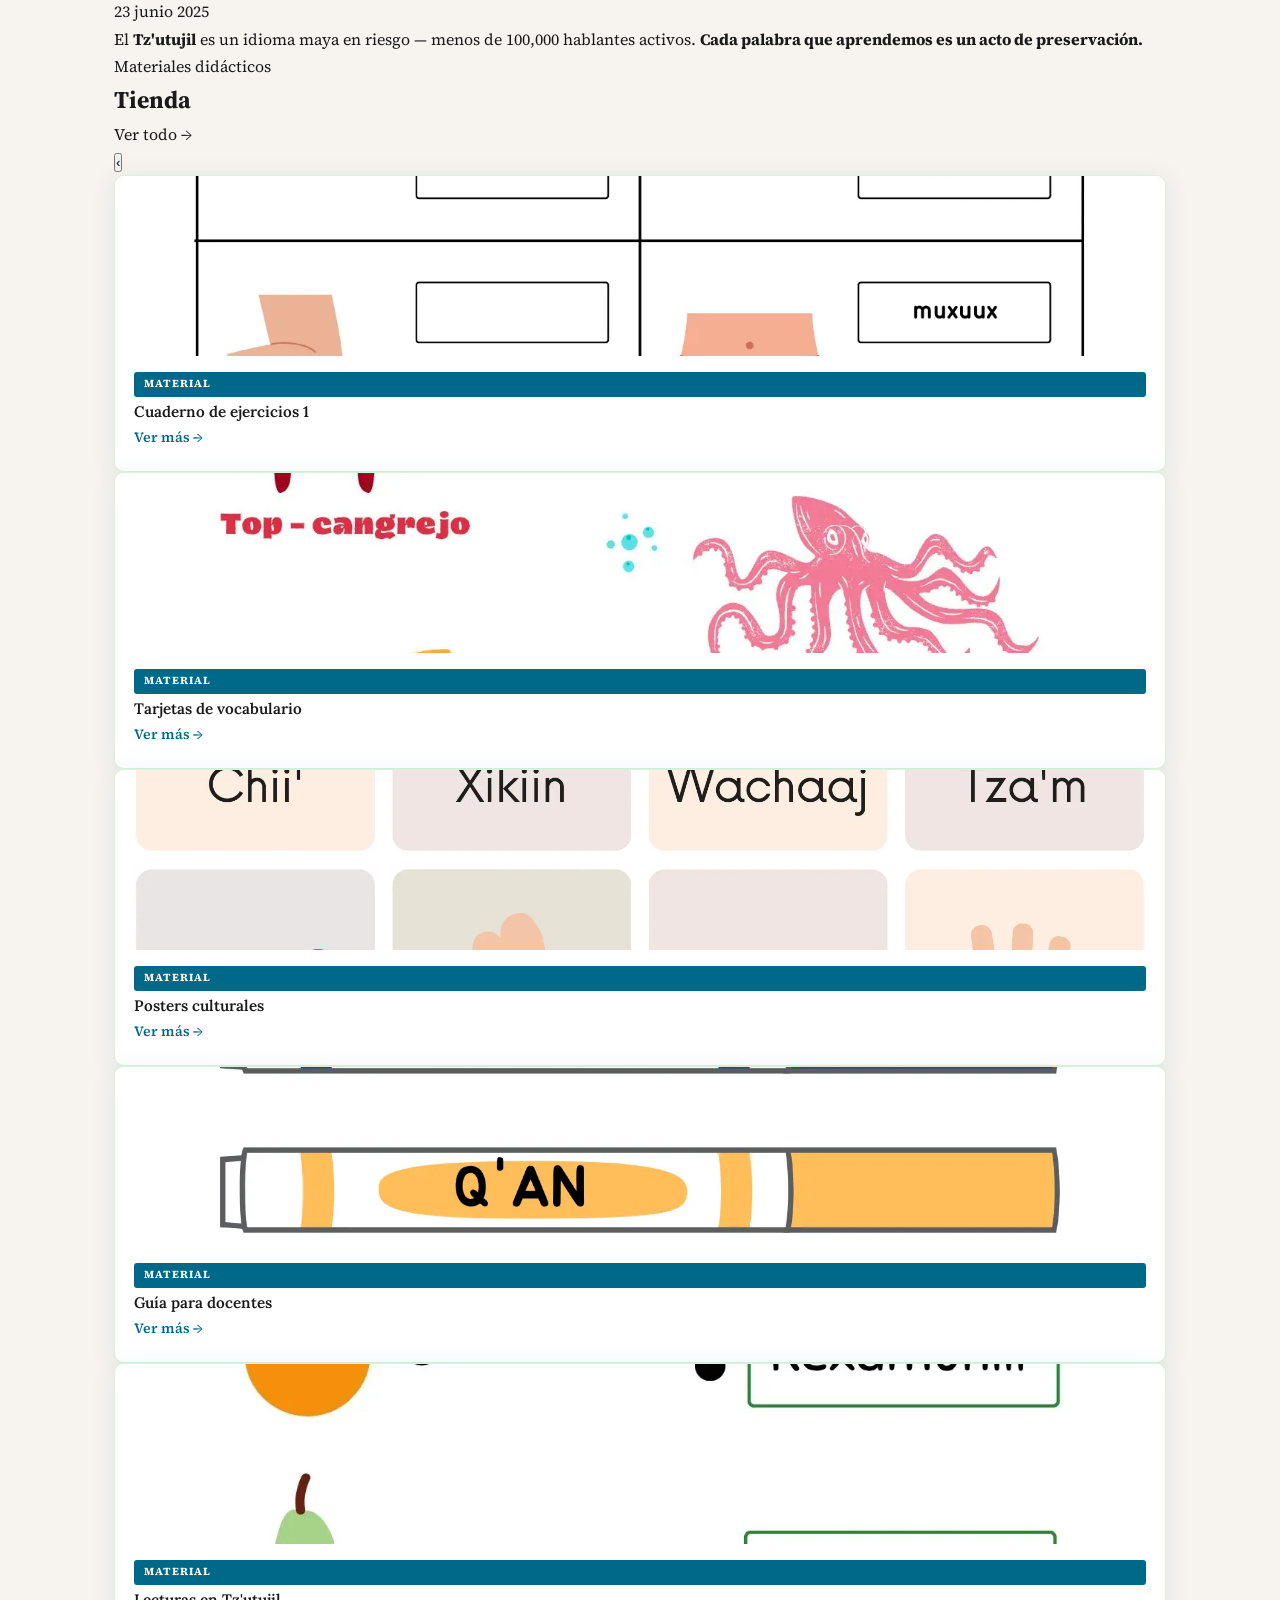
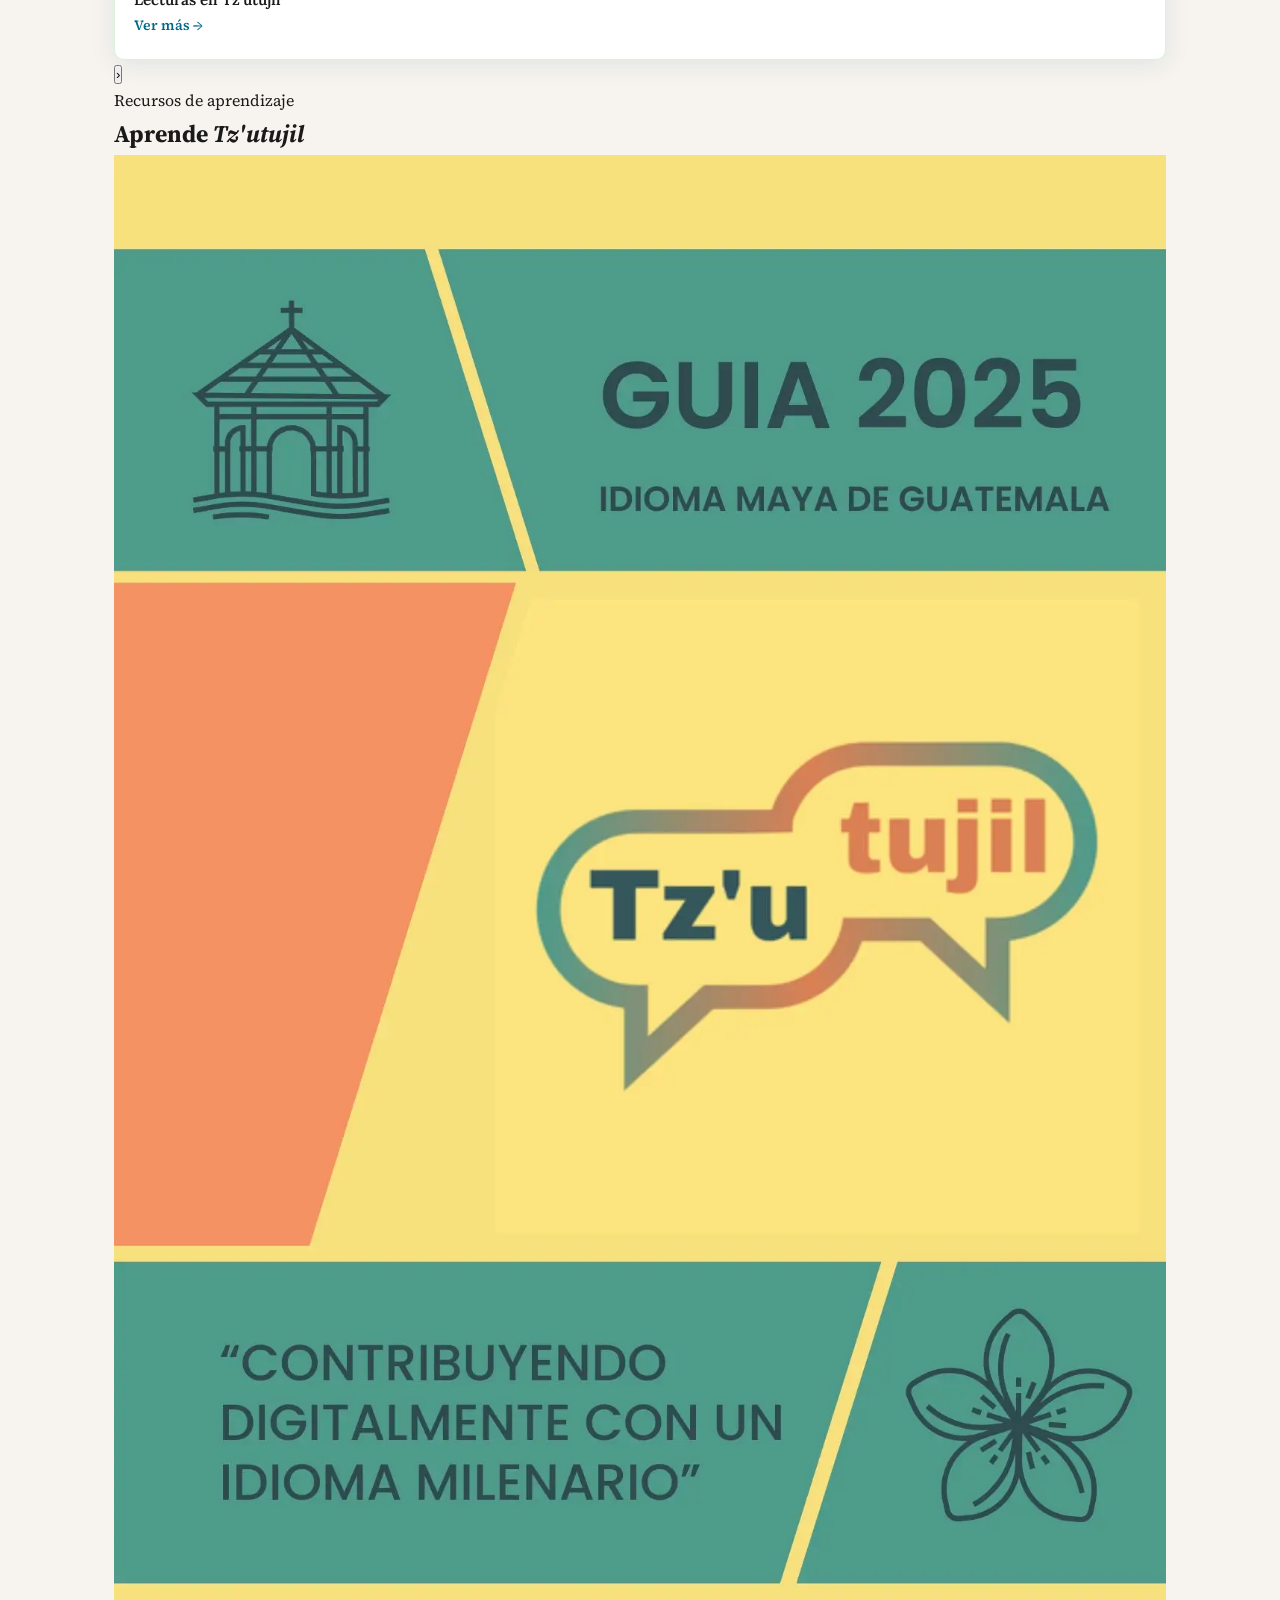
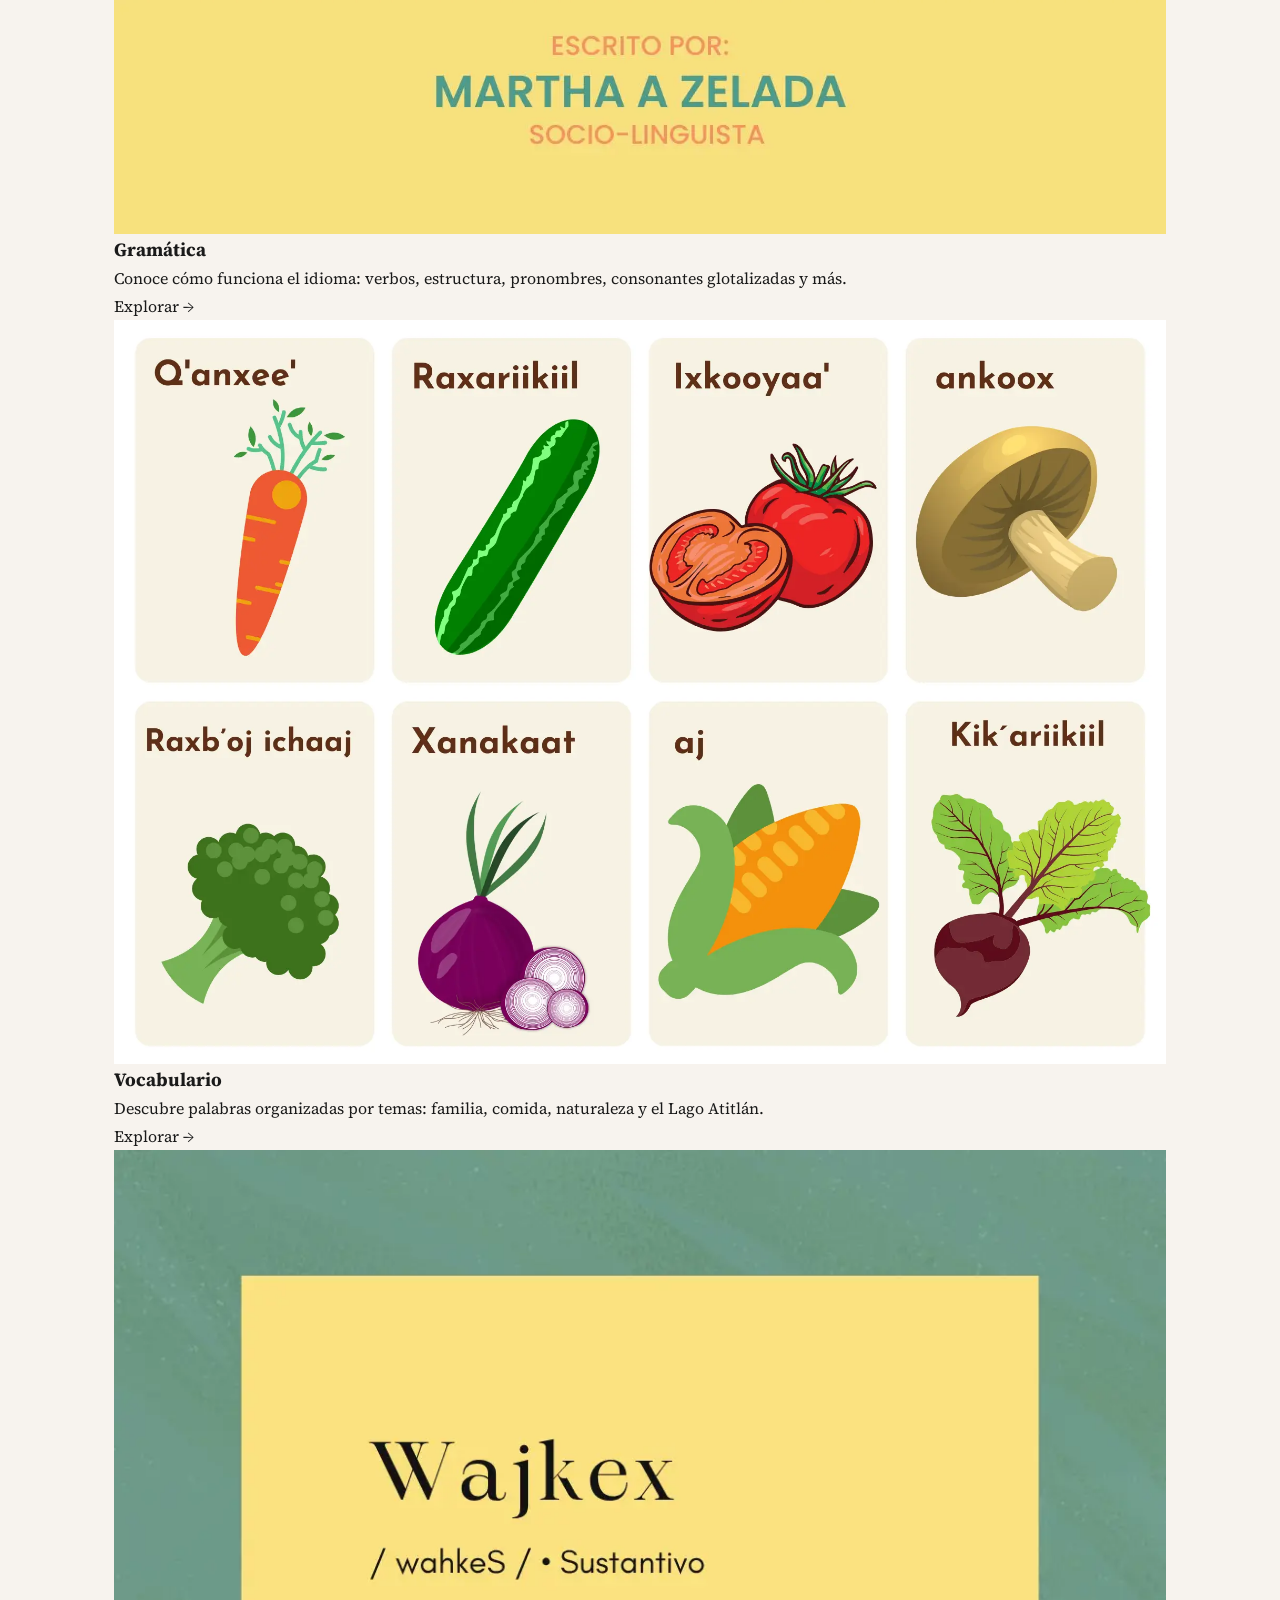
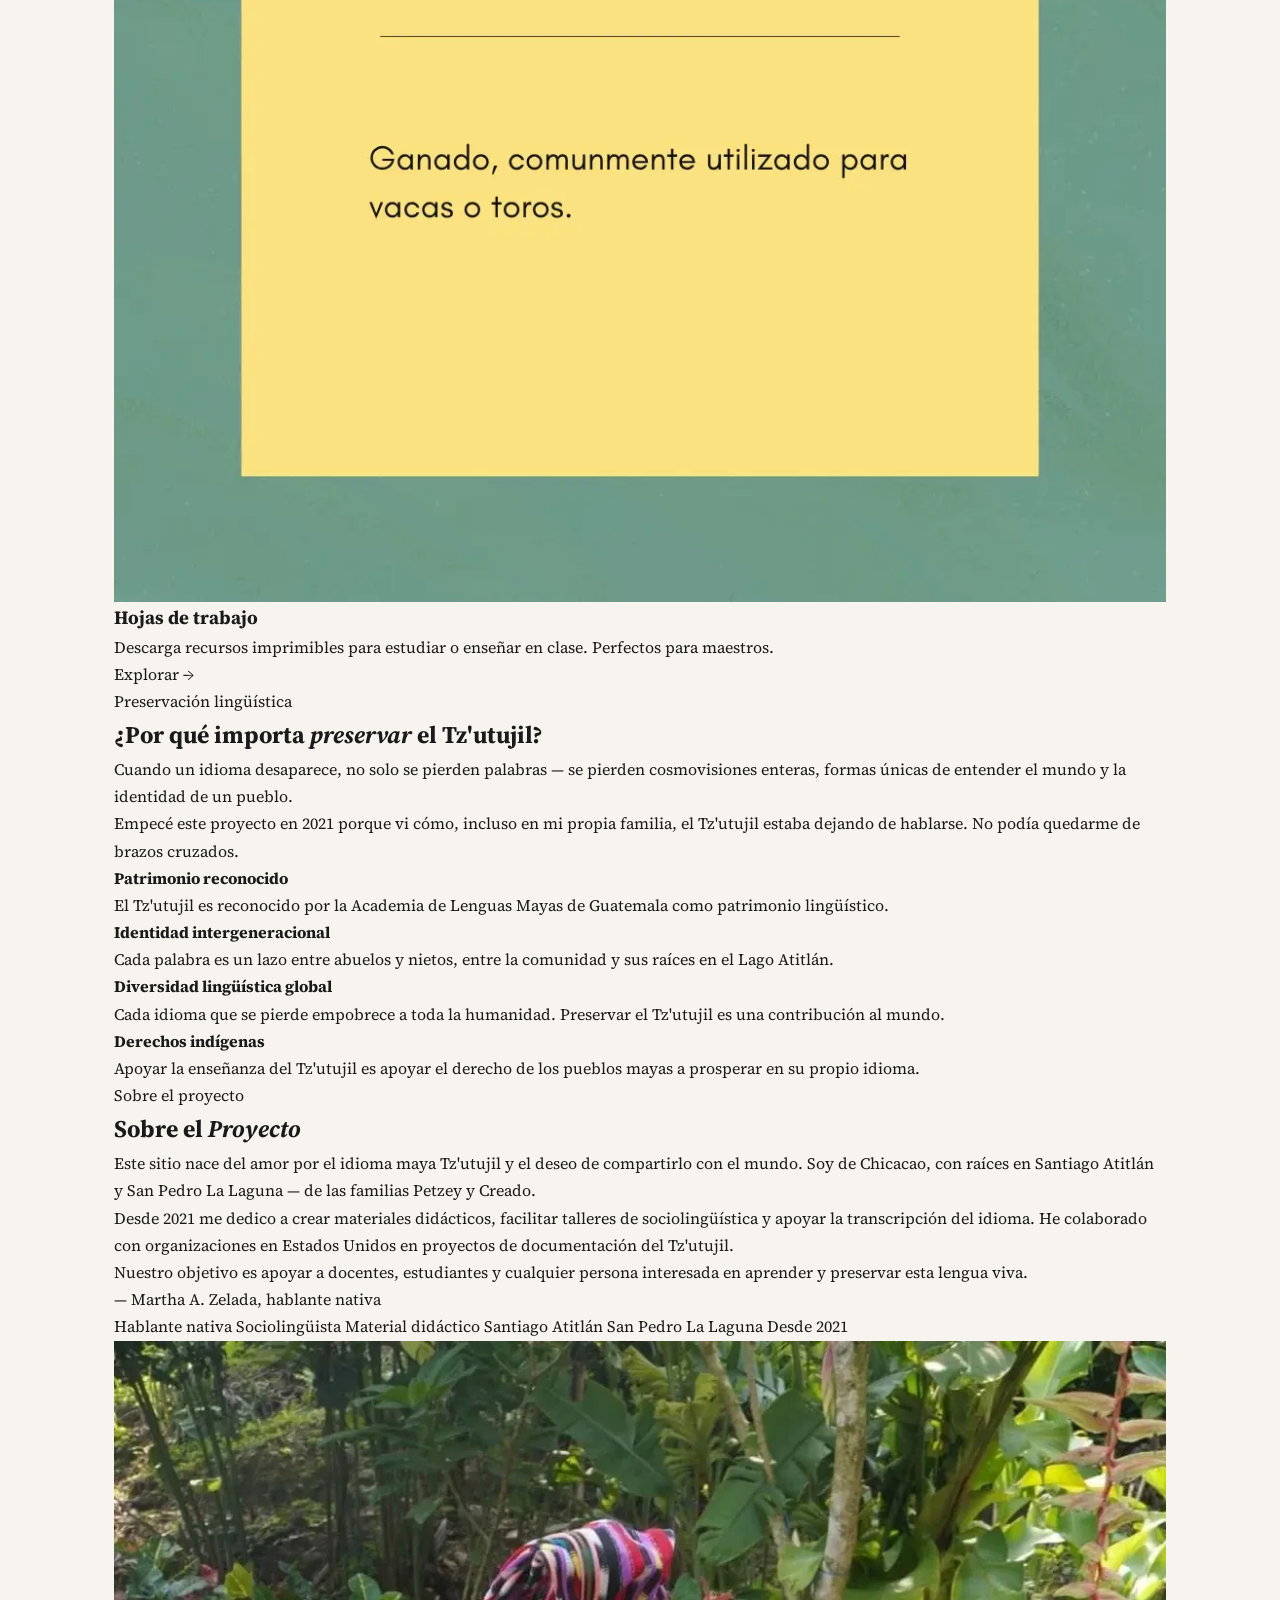
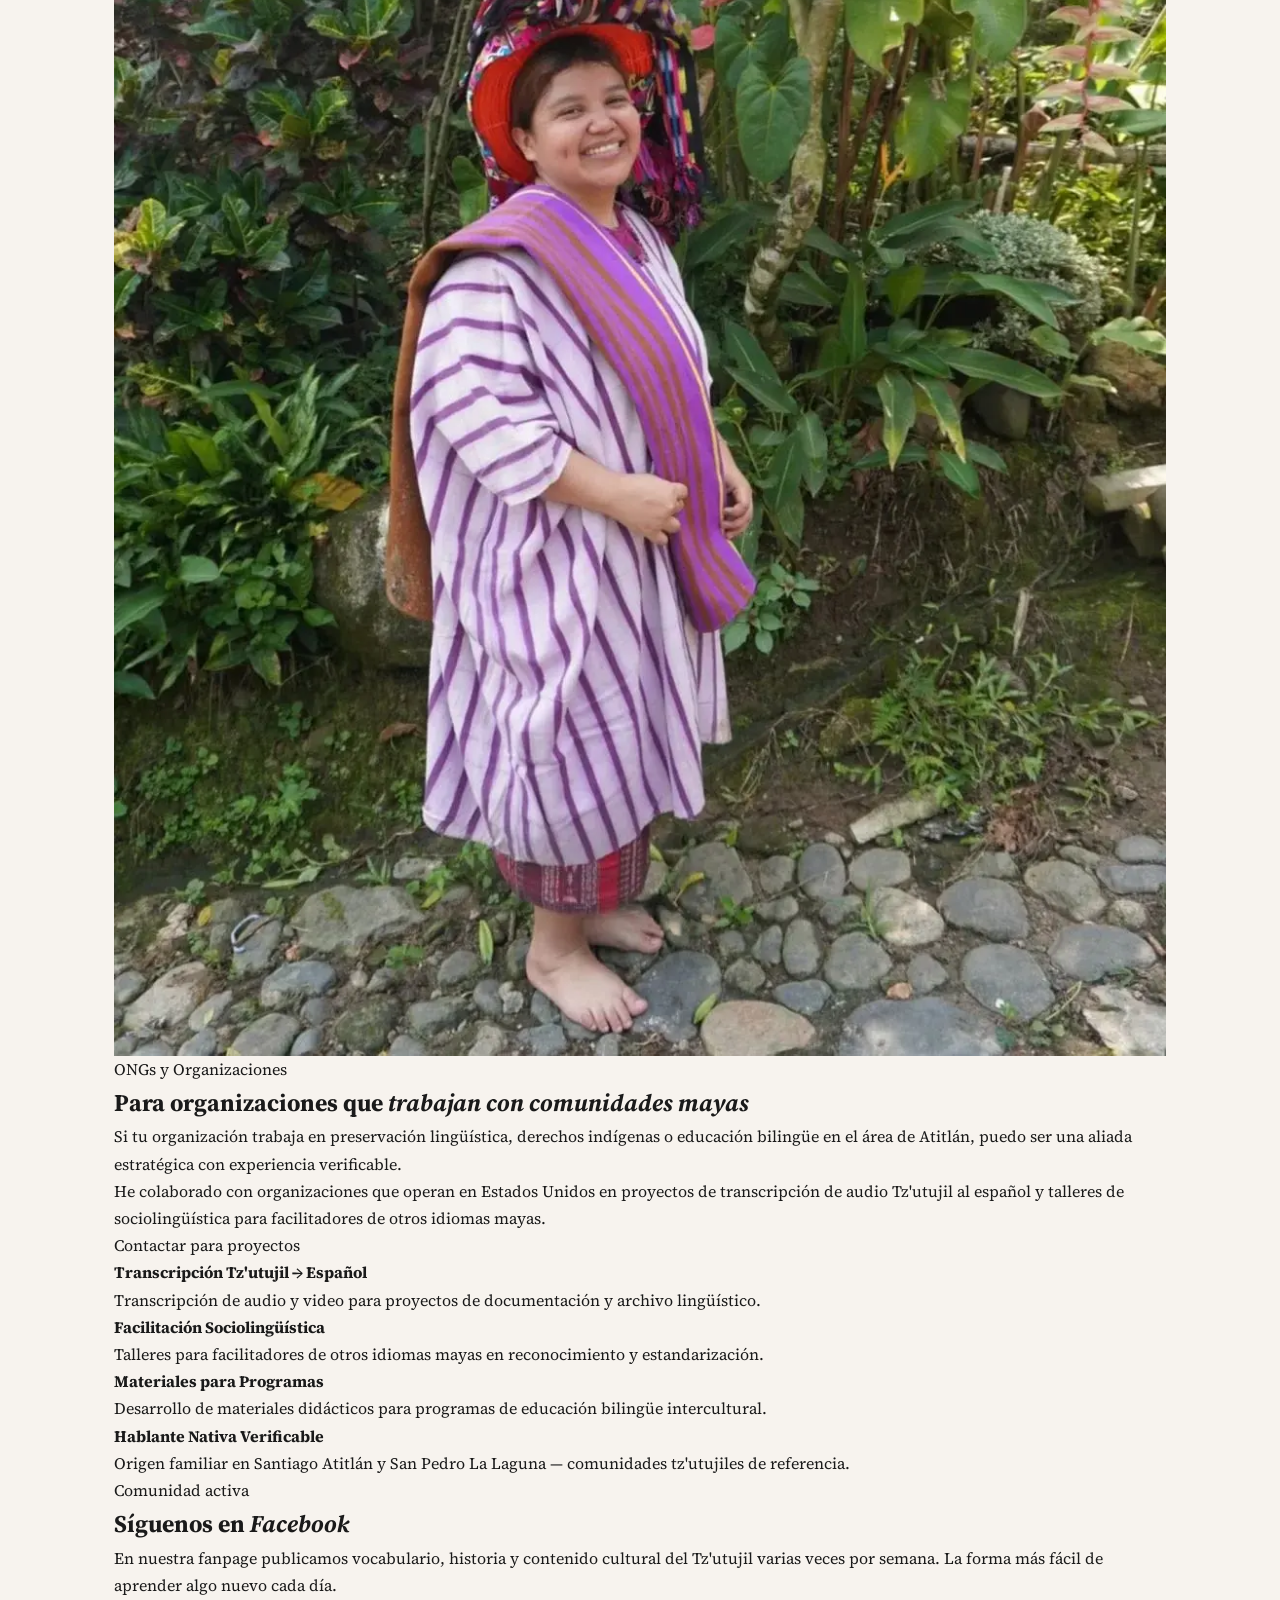
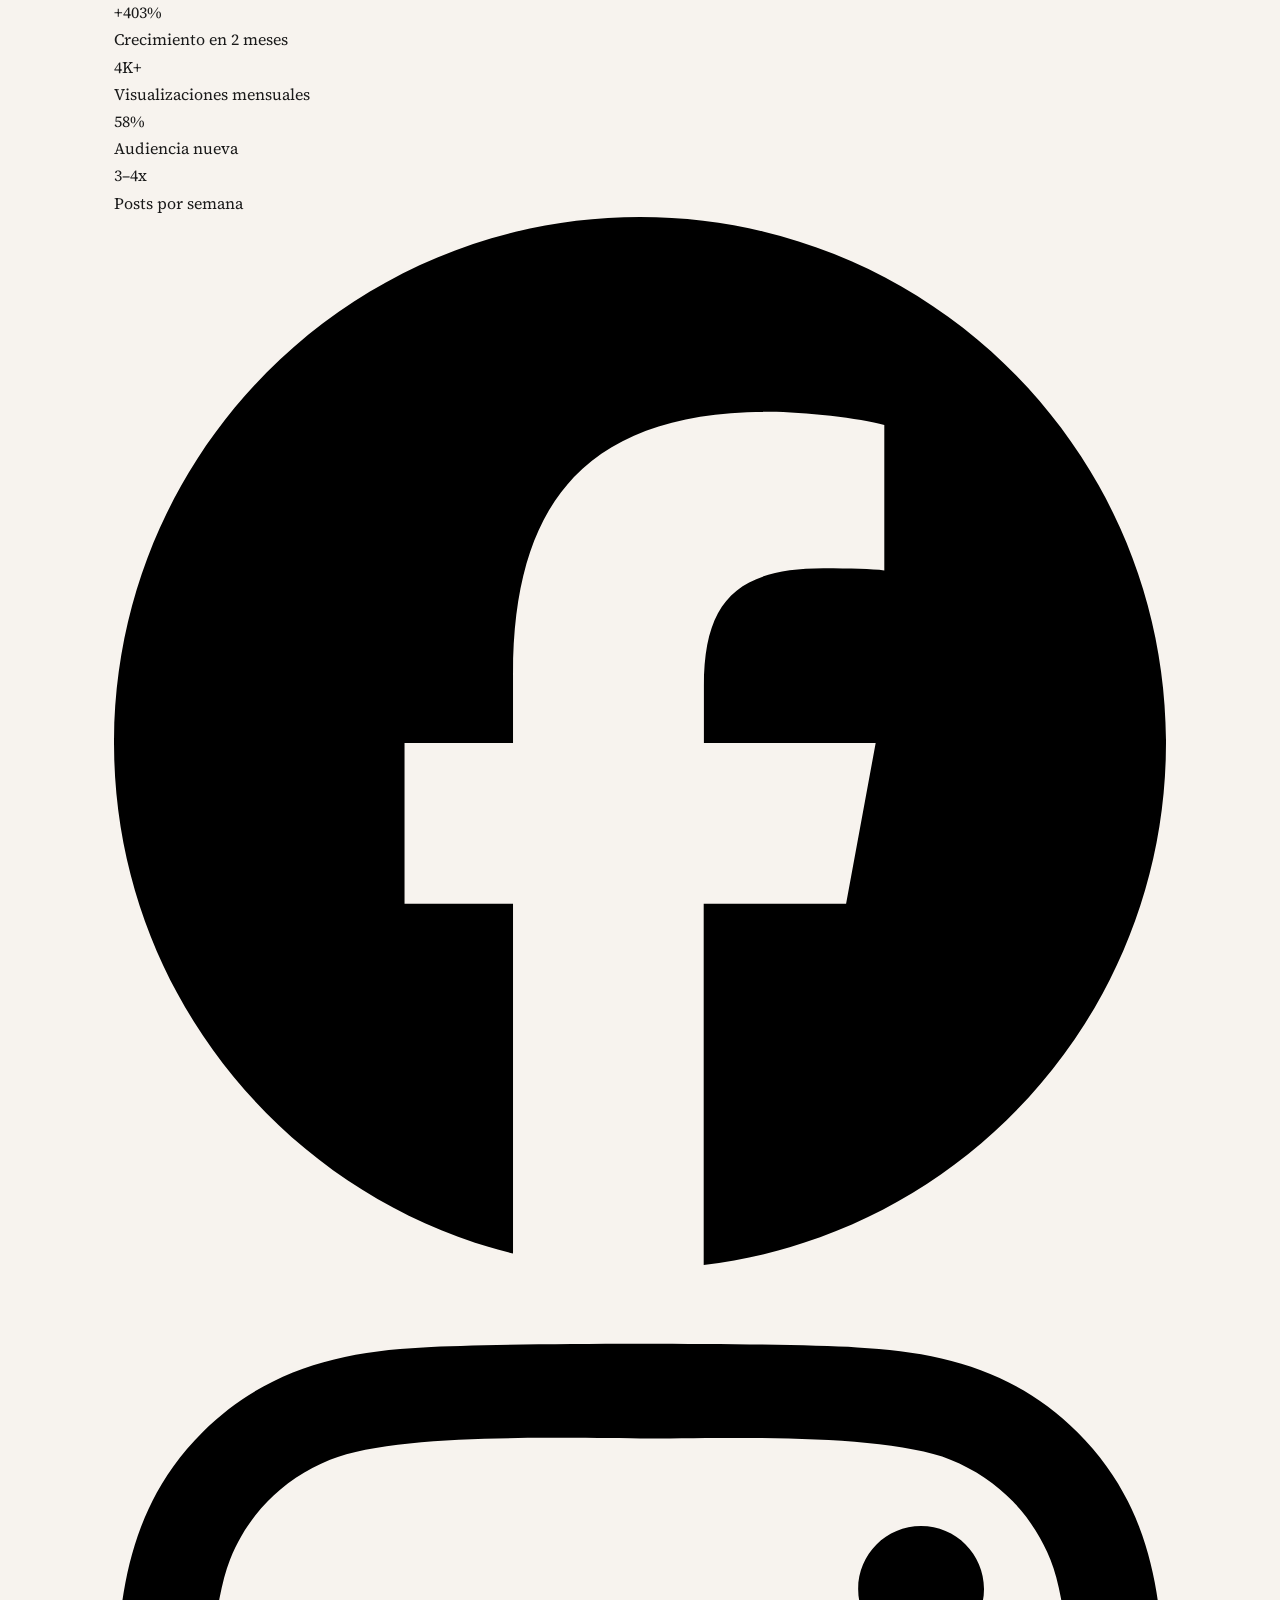
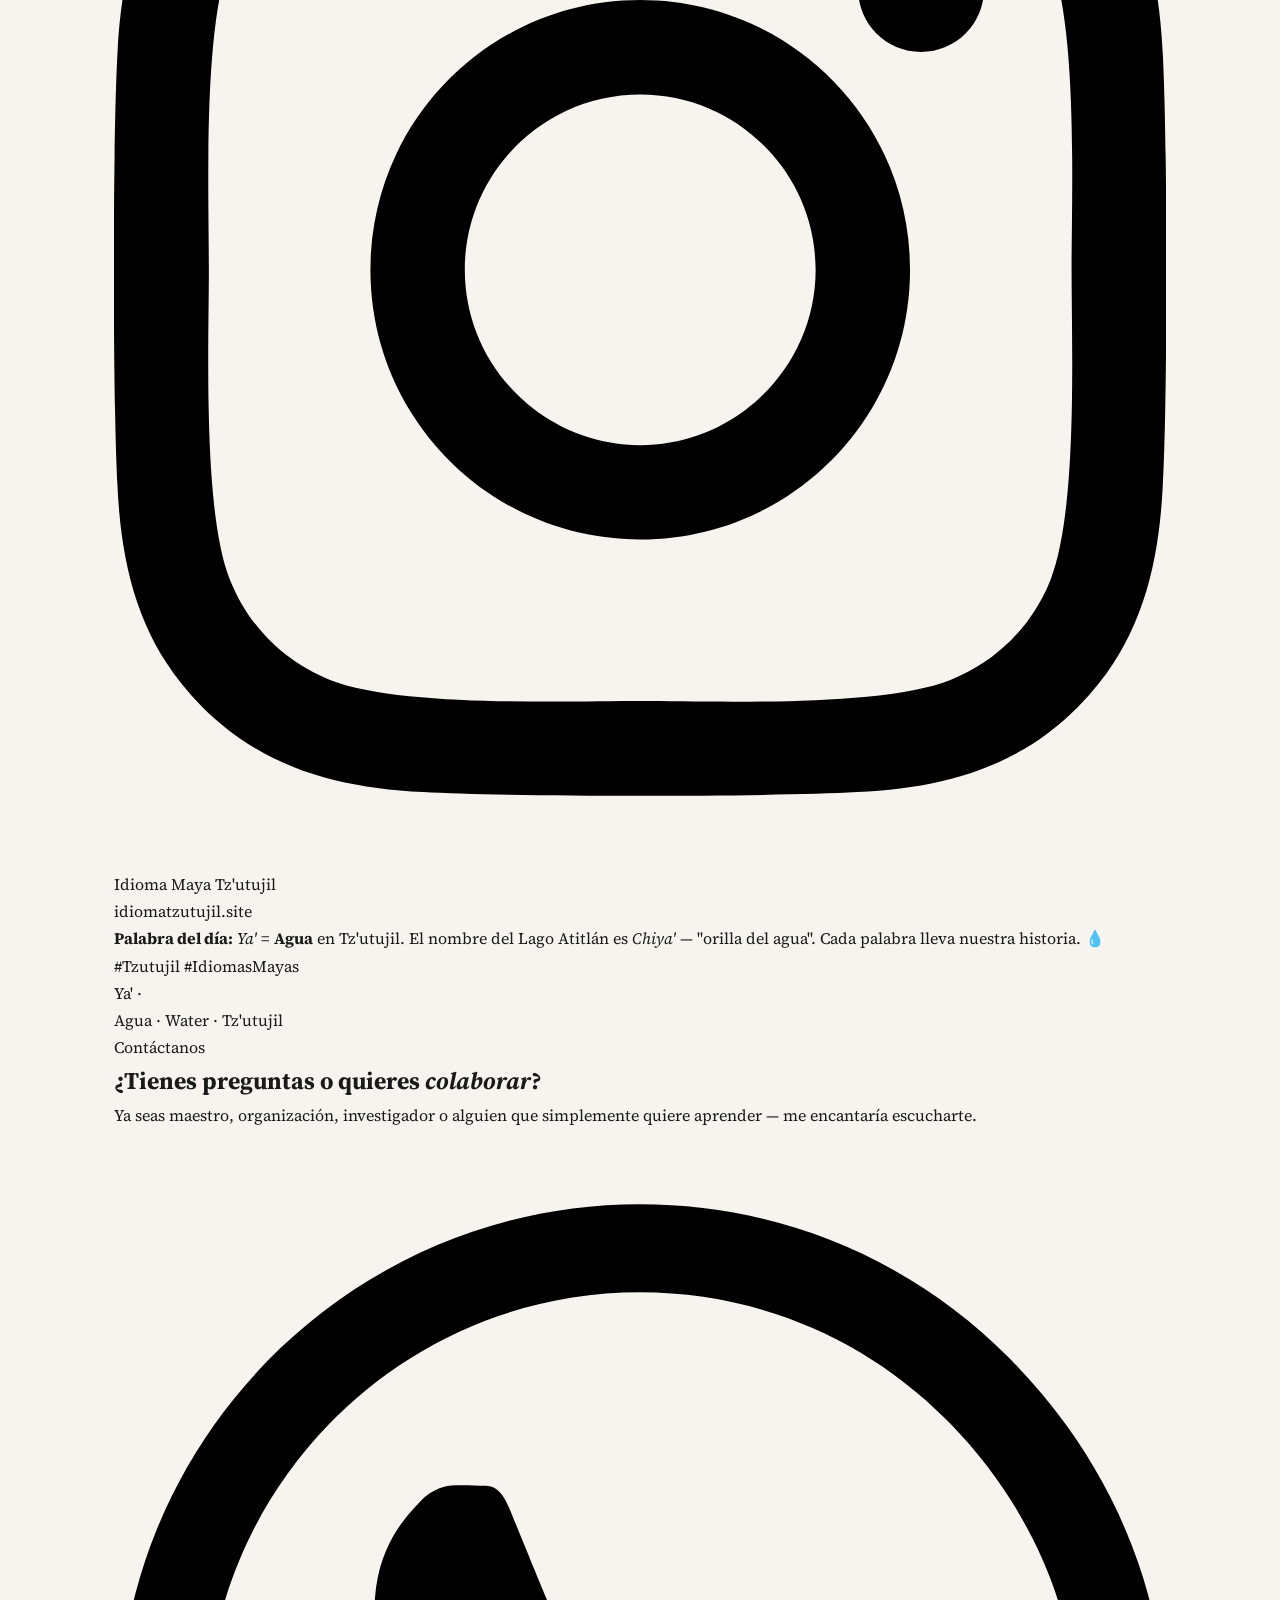
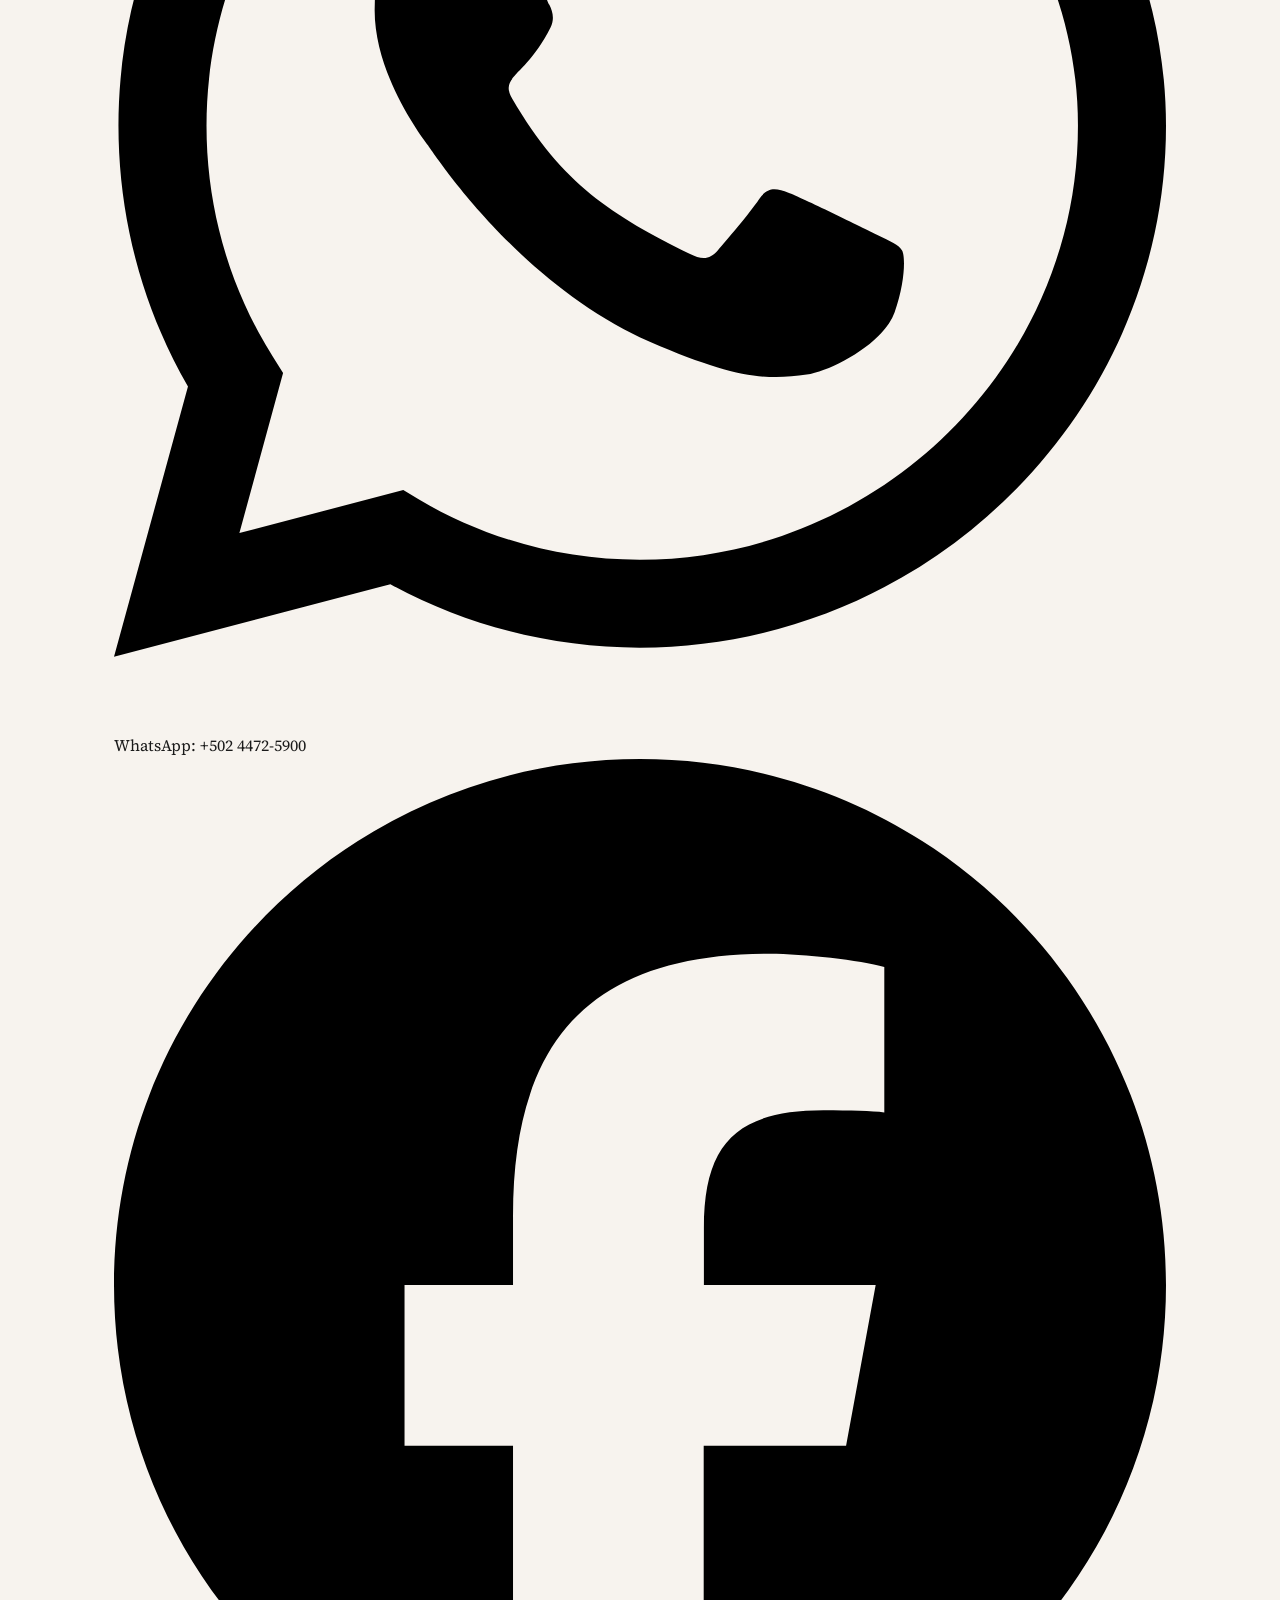
==== commit 6e02fee9: "commit" ====
--- a/index.html
+++ b/index.html
@@ -17,6 +17,10 @@
   <meta name="p:domain_verify" content="c853f585400fdb62001850f2f54ba106"/>
   <link rel="preconnect" href="https://fonts.googleapis.com">
   <link rel="preconnect" href="https://fonts.gstatic.com" crossorigin>
+  <link href="https://fonts.googleapis.com/css2?family=Lora:ital,wght@0,400;0,600;0,700;1,400;1,600&family=Source+Serif+4:ital,wght@0,300;0,400;0,600;1,300&display=swap" rel="stylesheet">
+  <link rel="stylesheet" href="stylestienda.css">
+  <link rel="stylesheet" href="stylestienda.css">
+
   <link href="https://fonts.googleapis.com/css2?family=Lora:ital,wght@0,400;0,600;0,700;1,400;1,600&family=Nunito:wght@300;400;500;600;700&display=swap" rel="stylesheet">
   <script async src="https://www.googletagmanager.com/gtag/js?id=G-GRST46F9YE"></script>
   <script>window.dataLayer=window.dataLayer||[];function gtag(){dataLayer.push(arguments);}gtag('js',new Date());gtag('config','G-GRST46F9YE');</script>
--- a/stylestienda.css
+++ b/stylestienda.css
@@ -0,0 +1,452 @@
+*,
+*::before,
+*::after {
+    margin: 0;
+    padding: 0;
+    box-sizing: border-box
+}
+
+:root {
+    --verde: #006989;
+    --verde-osc: #006989;
+    --verde-med: #4e9b8b;
+    --verde-claro: #d8f3dc;
+    --verde-bg: #f7f3ee;
+    --dorado: #fee47f;
+    --dorado-lt: #fef3d4;
+    --crema: #f7f3ee;
+    --calido: #f7f3ee;
+    --texto: #1a1a1a;
+    --texto-mid: #6b6b6b;
+    --texto-light: #6b6b6b;
+    --borde: #d8f3dc;
+    --blanco: #fff;
+    --radio: 10px;
+    --sombra: 0 4px 24px rgba(0, 105, 137, .10);
+    --sombra-lg: 0 12px 40px rgba(0, 105, 137, .14);
+}
+
+html {
+    scroll-behavior: smooth
+}
+
+body {
+    font-family: 'Source Serif 4', serif;
+    background: var(--crema);
+    color: var(--texto);
+    line-height: 1.7;
+    overflow-x: hidden
+}
+
+img {
+    max-width: 100%;
+    display: block
+}
+
+a {
+    text-decoration: none;
+    color: inherit
+}
+
+/* ── TOP BAR ── */
+.top-bar {
+    background: linear-gradient(135deg, #006989 0%, #fee47f 60%, #006989 100%);
+    display: flex;
+    align-items: center;
+    justify-content: space-between;
+    padding: .6rem 2rem;
+    gap: 1rem
+}
+
+.top-bar .logo {
+    font-family: 'Lora', serif;
+    font-size: 1.1rem;
+    color: var(--blanco);
+    font-weight: 700;
+    letter-spacing: .02em
+}
+
+.social-icons {
+    display: flex;
+    gap: .6rem;
+    align-items: center
+}
+
+.social-icons a {
+    opacity: .85;
+    transition: opacity .2s;
+    display: flex;
+    align-items: center
+}
+
+.social-icons a:hover {
+    opacity: 1
+}
+
+.social-icons img {
+    width: 22px;
+    height: 22px;
+    filter: brightness(0) invert(1)
+}
+
+.subscribe-button {
+    background: var(--dorado);
+    color: var(--verde-osc);
+    padding: .4rem 1rem;
+    border-radius: 20px;
+    font-size: .82rem;
+    font-weight: 600;
+    font-family: 'Source Serif 4', serif;
+    transition: all .2s;
+    white-space: nowrap
+}
+
+.subscribe-button:hover {
+    background: var(--dorado-lt)
+}
+
+/* ── NAVBAR ── */
+.navbar {
+    background: var(--blanco);
+    display: flex;
+    align-items: center;
+    justify-content: space-between;
+    padding: .7rem 2rem;
+    box-shadow: 0 2px 10px rgba(0, 0, 0, .1);
+    position: sticky;
+    top: 0;
+    z-index: 100
+}
+
+.navbar .logo {
+    font-family: 'Lora', serif;
+    font-size: .95rem;
+    color: var(--verde-osc);
+    font-weight: 700
+}
+
+.nav-links {
+    display: flex;
+    list-style: none;
+    gap: .2rem;
+    align-items: center
+}
+
+.nav-links a {
+    color: var(--texto);
+    font-size: .88rem;
+    padding: .4rem .75rem;
+    border-radius: 5px;
+    transition: all .2s;
+    font-family: 'Source Serif 4', serif
+}
+
+.nav-links a:hover {
+    background: var(--verde-bg);
+    color: var(--verde)
+}
+
+.nav-links a.activo-nav {
+    color: var(--verde);
+    font-weight: 600;
+    border-bottom: 2px solid var(--verde);
+    border-radius: 0
+}
+
+.hamburger {
+    display: none;
+    font-size: 1.6rem;
+    cursor: pointer;
+    color: var(--verde-osc);
+    line-height: 1;
+    padding: .2rem .4rem;
+    background: none;
+    border: none
+}
+
+@media(max-width:768px) {
+    .hamburger {
+        display: block
+    }
+
+    .top-bar .logo {
+        display: none
+    }
+
+    .nav-links {
+        display: none;
+        flex-direction: column;
+        position: absolute;
+        top: 100%;
+        left: 0;
+        right: 0;
+        background: var(--blanco);
+        box-shadow: 0 8px 20px rgba(0, 0, 0, .15);
+        padding: 1rem;
+        gap: .3rem;
+        z-index: 200
+    }
+
+    .nav-links.show {
+        display: flex
+    }
+
+    .nav-links a {
+        display: block;
+        padding: .65rem 1rem
+    }
+}
+
+/* ── MAIN ── */
+main {
+    max-width: 1100px;
+    margin: 0 auto;
+    padding: 2.5rem 1.5rem 4rem
+}
+
+/* ── STORE HERO ── */
+.store-hero {
+    text-align: center;
+    margin-bottom: 2.5rem;
+    padding: 2rem
+}
+
+.store-hero h1 {
+    font-family: 'Lora', serif;
+    font-size: 2rem;
+    color: var(--verde-osc);
+    margin-bottom: .5rem
+}
+
+.store-hero p {
+    color: var(--texto-mid);
+    font-style: italic;
+    font-size: .95rem
+}
+
+/* ── CATEGORIAS ── */
+.categorias-didacticas {
+    margin-bottom: 3rem
+}
+
+.categorias-didacticas h2 {
+    font-family: 'Lora', serif;
+    font-size: 1.4rem;
+    color: var(--verde-osc);
+    margin-bottom: 1rem
+}
+
+.categoria-grid {
+    display: grid;
+    grid-template-columns: repeat(auto-fill, minmax(160px, 1fr));
+    gap: 1rem
+}
+
+.categoria-item {
+    position: relative;
+    border-radius: var(--radio);
+    overflow: hidden;
+    height: 120px;
+    background-size: cover;
+    background-position: center;
+    display: flex;
+    align-items: flex-end;
+    transition: transform .25s, box-shadow .25s;
+    box-shadow: var(--sombra)
+}
+
+.categoria-item::before {
+    content: '';
+    position: absolute;
+    inset: 0;
+    background: linear-gradient(to top, rgba(0, 105, 137, .7), transparent)
+}
+
+.categoria-item:hover {
+    transform: translateY(-4px);
+    box-shadow: var(--sombra-lg)
+}
+
+.categoria-item span {
+    position: relative;
+    z-index: 1;
+    color: var(--blanco);
+    font-weight: 600;
+    font-size: .9rem;
+    padding: .6rem 1rem
+}
+
+/* ── FILTERS ── */
+.store-filters {
+    background: var(--blanco);
+    border-radius: var(--radio);
+    padding: 1.5rem;
+    margin-bottom: 2rem;
+    border: 1px solid var(--borde);
+    box-shadow: var(--sombra)
+}
+
+.store-filters h2 {
+    font-family: 'Lora', serif;
+    font-size: 1rem;
+    color: var(--verde-osc);
+    margin-bottom: 1rem
+}
+
+.store-filters form {
+    display: flex;
+    flex-wrap: wrap;
+    gap: .8rem;
+    align-items: center
+}
+
+.store-filters select {
+    padding: .5rem .9rem;
+    border: 1.5px solid var(--borde);
+    border-radius: 6px;
+    font-family: 'Source Serif 4', serif;
+    font-size: .85rem;
+    color: var(--texto);
+    background: var(--crema);
+    cursor: pointer;
+    transition: border-color .2s
+}
+
+.store-filters select:focus {
+    outline: none;
+    border-color: var(--verde)
+}
+
+.store-filters button {
+    padding: .5rem 1.2rem;
+    background: var(--verde);
+    color: var(--blanco);
+    border: none;
+    border-radius: 6px;
+    font-family: 'Source Serif 4', serif;
+    font-size: .85rem;
+    font-weight: 600;
+    cursor: pointer;
+    transition: background .2s
+}
+
+.store-filters button:hover {
+    background: var(--verde-med)
+}
+
+/* ── STORE GRID ── */
+.store-grid {
+    display: grid;
+    grid-template-columns: repeat(auto-fill, minmax(220px, 1fr));
+    gap: 1.5rem
+}
+
+.store-item {
+    background: var(--blanco);
+    border-radius: var(--radio);
+    overflow: hidden;
+    border: 1px solid var(--borde);
+    box-shadow: var(--sombra);
+    transition: transform .25s, box-shadow .25s;
+    display: flex;
+    flex-direction: column
+}
+
+.store-item:hover {
+    transform: translateY(-4px);
+    box-shadow: var(--sombra-lg)
+}
+
+.store-item img {
+    width: 100%;
+    height: 180px;
+    object-fit: cover;
+    transition: transform .4s
+}
+
+.store-item:hover img {
+    transform: scale(1.04)
+}
+
+.store-item .info {
+    padding: 1rem 1.2rem 1.3rem;
+    flex: 1;
+    display: flex;
+    flex-direction: column;
+    gap: .3rem
+}
+
+.store-item .info h3 {
+    font-family: 'Lora', serif;
+    font-size: .95rem;
+    font-weight: 600;
+    color: var(--texto);
+    line-height: 1.3
+}
+
+.store-item .info p {
+    font-size: .88rem;
+    color: var(--verde);
+    font-weight: 600;
+    margin-top: auto
+}
+
+.tag {
+    display: inline-block;
+    background: var(--verde);
+    color: var(--blanco);
+    font-size: .68rem;
+    font-weight: 700;
+    letter-spacing: .1em;
+    padding: .2rem .6rem;
+    border-radius: 3px;
+    text-transform: uppercase
+}
+
+/* ── FOOTER ── */
+footer {
+    background: linear-gradient(135deg, #4e9b8b 0%, #005a75 60%, #4e9b8b 100%);
+    color: rgba(255, 255, 255, .7);
+    text-align: center;
+    padding: 1.5rem;
+    font-size: .82rem
+}
+
+/* ── RESPONSIVE ── */
+@media(max-width:768px) {
+    main {
+        padding: 1.5rem 1rem 3rem
+    }
+
+    .navbar {
+        padding: .7rem 1rem
+    }
+
+    .categoria-grid {
+        grid-template-columns: repeat(3, 1fr)
+    }
+
+    .store-grid {
+        grid-template-columns: repeat(2, 1fr)
+    }
+
+    .store-filters form {
+        flex-direction: column;
+        align-items: stretch
+    }
+
+    .store-filters select,
+    .store-filters button {
+        width: 100%
+    }
+}
+
+@media(max-width:480px) {
+    .categoria-grid {
+        grid-template-columns: repeat(2, 1fr)
+    }
+
+    .store-grid {
+        grid-template-columns: 1fr
+    }
+}
--- a/stylestienda.css
+++ b/stylestienda.css
@@ -0,0 +1,452 @@
+*,
+*::before,
+*::after {
+    margin: 0;
+    padding: 0;
+    box-sizing: border-box
+}
+
+:root {
+    --verde: #006989;
+    --verde-osc: #006989;
+    --verde-med: #4e9b8b;
+    --verde-claro: #d8f3dc;
+    --verde-bg: #f7f3ee;
+    --dorado: #fee47f;
+    --dorado-lt: #fef3d4;
+    --crema: #f7f3ee;
+    --calido: #f7f3ee;
+    --texto: #1a1a1a;
+    --texto-mid: #6b6b6b;
+    --texto-light: #6b6b6b;
+    --borde: #d8f3dc;
+    --blanco: #fff;
+    --radio: 10px;
+    --sombra: 0 4px 24px rgba(0, 105, 137, .10);
+    --sombra-lg: 0 12px 40px rgba(0, 105, 137, .14);
+}
+
+html {
+    scroll-behavior: smooth
+}
+
+body {
+    font-family: 'Source Serif 4', serif;
+    background: var(--crema);
+    color: var(--texto);
+    line-height: 1.7;
+    overflow-x: hidden
+}
+
+img {
+    max-width: 100%;
+    display: block
+}
+
+a {
+    text-decoration: none;
+    color: inherit
+}
+
+/* ── TOP BAR ── */
+.top-bar {
+    background: linear-gradient(135deg, #006989 0%, #fee47f 60%, #006989 100%);
+    display: flex;
+    align-items: center;
+    justify-content: space-between;
+    padding: .6rem 2rem;
+    gap: 1rem
+}
+
+.top-bar .logo {
+    font-family: 'Lora', serif;
+    font-size: 1.1rem;
+    color: var(--blanco);
+    font-weight: 700;
+    letter-spacing: .02em
+}
+
+.social-icons {
+    display: flex;
+    gap: .6rem;
+    align-items: center
+}
+
+.social-icons a {
+    opacity: .85;
+    transition: opacity .2s;
+    display: flex;
+    align-items: center
+}
+
+.social-icons a:hover {
+    opacity: 1
+}
+
+.social-icons img {
+    width: 22px;
+    height: 22px;
+    filter: brightness(0) invert(1)
+}
+
+.subscribe-button {
+    background: var(--dorado);
+    color: var(--verde-osc);
+    padding: .4rem 1rem;
+    border-radius: 20px;
+    font-size: .82rem;
+    font-weight: 600;
+    font-family: 'Source Serif 4', serif;
+    transition: all .2s;
+    white-space: nowrap
+}
+
+.subscribe-button:hover {
+    background: var(--dorado-lt)
+}
+
+/* ── NAVBAR ── */
+.navbar {
+    background: var(--blanco);
+    display: flex;
+    align-items: center;
+    justify-content: space-between;
+    padding: .7rem 2rem;
+    box-shadow: 0 2px 10px rgba(0, 0, 0, .1);
+    position: sticky;
+    top: 0;
+    z-index: 100
+}
+
+.navbar .logo {
+    font-family: 'Lora', serif;
+    font-size: .95rem;
+    color: var(--verde-osc);
+    font-weight: 700
+}
+
+.nav-links {
+    display: flex;
+    list-style: none;
+    gap: .2rem;
+    align-items: center
+}
+
+.nav-links a {
+    color: var(--texto);
+    font-size: .88rem;
+    padding: .4rem .75rem;
+    border-radius: 5px;
+    transition: all .2s;
+    font-family: 'Source Serif 4', serif
+}
+
+.nav-links a:hover {
+    background: var(--verde-bg);
+    color: var(--verde)
+}
+
+.nav-links a.activo-nav {
+    color: var(--verde);
+    font-weight: 600;
+    border-bottom: 2px solid var(--verde);
+    border-radius: 0
+}
+
+.hamburger {
+    display: none;
+    font-size: 1.6rem;
+    cursor: pointer;
+    color: var(--verde-osc);
+    line-height: 1;
+    padding: .2rem .4rem;
+    background: none;
+    border: none
+}
+
+@media(max-width:768px) {
+    .hamburger {
+        display: block
+    }
+
+    .top-bar .logo {
+        display: none
+    }
+
+    .nav-links {
+        display: none;
+        flex-direction: column;
+        position: absolute;
+        top: 100%;
+        left: 0;
+        right: 0;
+        background: var(--blanco);
+        box-shadow: 0 8px 20px rgba(0, 0, 0, .15);
+        padding: 1rem;
+        gap: .3rem;
+        z-index: 200
+    }
+
+    .nav-links.show {
+        display: flex
+    }
+
+    .nav-links a {
+        display: block;
+        padding: .65rem 1rem
+    }
+}
+
+/* ── MAIN ── */
+main {
+    max-width: 1100px;
+    margin: 0 auto;
+    padding: 2.5rem 1.5rem 4rem
+}
+
+/* ── STORE HERO ── */
+.store-hero {
+    text-align: center;
+    margin-bottom: 2.5rem;
+    padding: 2rem
+}
+
+.store-hero h1 {
+    font-family: 'Lora', serif;
+    font-size: 2rem;
+    color: var(--verde-osc);
+    margin-bottom: .5rem
+}
+
+.store-hero p {
+    color: var(--texto-mid);
+    font-style: italic;
+    font-size: .95rem
+}
+
+/* ── CATEGORIAS ── */
+.categorias-didacticas {
+    margin-bottom: 3rem
+}
+
+.categorias-didacticas h2 {
+    font-family: 'Lora', serif;
+    font-size: 1.4rem;
+    color: var(--verde-osc);
+    margin-bottom: 1rem
+}
+
+.categoria-grid {
+    display: grid;
+    grid-template-columns: repeat(auto-fill, minmax(160px, 1fr));
+    gap: 1rem
+}
+
+.categoria-item {
+    position: relative;
+    border-radius: var(--radio);
+    overflow: hidden;
+    height: 120px;
+    background-size: cover;
+    background-position: center;
+    display: flex;
+    align-items: flex-end;
+    transition: transform .25s, box-shadow .25s;
+    box-shadow: var(--sombra)
+}
+
+.categoria-item::before {
+    content: '';
+    position: absolute;
+    inset: 0;
+    background: linear-gradient(to top, rgba(0, 105, 137, .7), transparent)
+}
+
+.categoria-item:hover {
+    transform: translateY(-4px);
+    box-shadow: var(--sombra-lg)
+}
+
+.categoria-item span {
+    position: relative;
+    z-index: 1;
+    color: var(--blanco);
+    font-weight: 600;
+    font-size: .9rem;
+    padding: .6rem 1rem
+}
+
+/* ── FILTERS ── */
+.store-filters {
+    background: var(--blanco);
+    border-radius: var(--radio);
+    padding: 1.5rem;
+    margin-bottom: 2rem;
+    border: 1px solid var(--borde);
+    box-shadow: var(--sombra)
+}
+
+.store-filters h2 {
+    font-family: 'Lora', serif;
+    font-size: 1rem;
+    color: var(--verde-osc);
+    margin-bottom: 1rem
+}
+
+.store-filters form {
+    display: flex;
+    flex-wrap: wrap;
+    gap: .8rem;
+    align-items: center
+}
+
+.store-filters select {
+    padding: .5rem .9rem;
+    border: 1.5px solid var(--borde);
+    border-radius: 6px;
+    font-family: 'Source Serif 4', serif;
+    font-size: .85rem;
+    color: var(--texto);
+    background: var(--crema);
+    cursor: pointer;
+    transition: border-color .2s
+}
+
+.store-filters select:focus {
+    outline: none;
+    border-color: var(--verde)
+}
+
+.store-filters button {
+    padding: .5rem 1.2rem;
+    background: var(--verde);
+    color: var(--blanco);
+    border: none;
+    border-radius: 6px;
+    font-family: 'Source Serif 4', serif;
+    font-size: .85rem;
+    font-weight: 600;
+    cursor: pointer;
+    transition: background .2s
+}
+
+.store-filters button:hover {
+    background: var(--verde-med)
+}
+
+/* ── STORE GRID ── */
+.store-grid {
+    display: grid;
+    grid-template-columns: repeat(auto-fill, minmax(220px, 1fr));
+    gap: 1.5rem
+}
+
+.store-item {
+    background: var(--blanco);
+    border-radius: var(--radio);
+    overflow: hidden;
+    border: 1px solid var(--borde);
+    box-shadow: var(--sombra);
+    transition: transform .25s, box-shadow .25s;
+    display: flex;
+    flex-direction: column
+}
+
+.store-item:hover {
+    transform: translateY(-4px);
+    box-shadow: var(--sombra-lg)
+}
+
+.store-item img {
+    width: 100%;
+    height: 180px;
+    object-fit: cover;
+    transition: transform .4s
+}
+
+.store-item:hover img {
+    transform: scale(1.04)
+}
+
+.store-item .info {
+    padding: 1rem 1.2rem 1.3rem;
+    flex: 1;
+    display: flex;
+    flex-direction: column;
+    gap: .3rem
+}
+
+.store-item .info h3 {
+    font-family: 'Lora', serif;
+    font-size: .95rem;
+    font-weight: 600;
+    color: var(--texto);
+    line-height: 1.3
+}
+
+.store-item .info p {
+    font-size: .88rem;
+    color: var(--verde);
+    font-weight: 600;
+    margin-top: auto
+}
+
+.tag {
+    display: inline-block;
+    background: var(--verde);
+    color: var(--blanco);
+    font-size: .68rem;
+    font-weight: 700;
+    letter-spacing: .1em;
+    padding: .2rem .6rem;
+    border-radius: 3px;
+    text-transform: uppercase
+}
+
+/* ── FOOTER ── */
+footer {
+    background: linear-gradient(135deg, #4e9b8b 0%, #005a75 60%, #4e9b8b 100%);
+    color: rgba(255, 255, 255, .7);
+    text-align: center;
+    padding: 1.5rem;
+    font-size: .82rem
+}
+
+/* ── RESPONSIVE ── */
+@media(max-width:768px) {
+    main {
+        padding: 1.5rem 1rem 3rem
+    }
+
+    .navbar {
+        padding: .7rem 1rem
+    }
+
+    .categoria-grid {
+        grid-template-columns: repeat(3, 1fr)
+    }
+
+    .store-grid {
+        grid-template-columns: repeat(2, 1fr)
+    }
+
+    .store-filters form {
+        flex-direction: column;
+        align-items: stretch
+    }
+
+    .store-filters select,
+    .store-filters button {
+        width: 100%
+    }
+}
+
+@media(max-width:480px) {
+    .categoria-grid {
+        grid-template-columns: repeat(2, 1fr)
+    }
+
+    .store-grid {
+        grid-template-columns: 1fr
+    }
+}
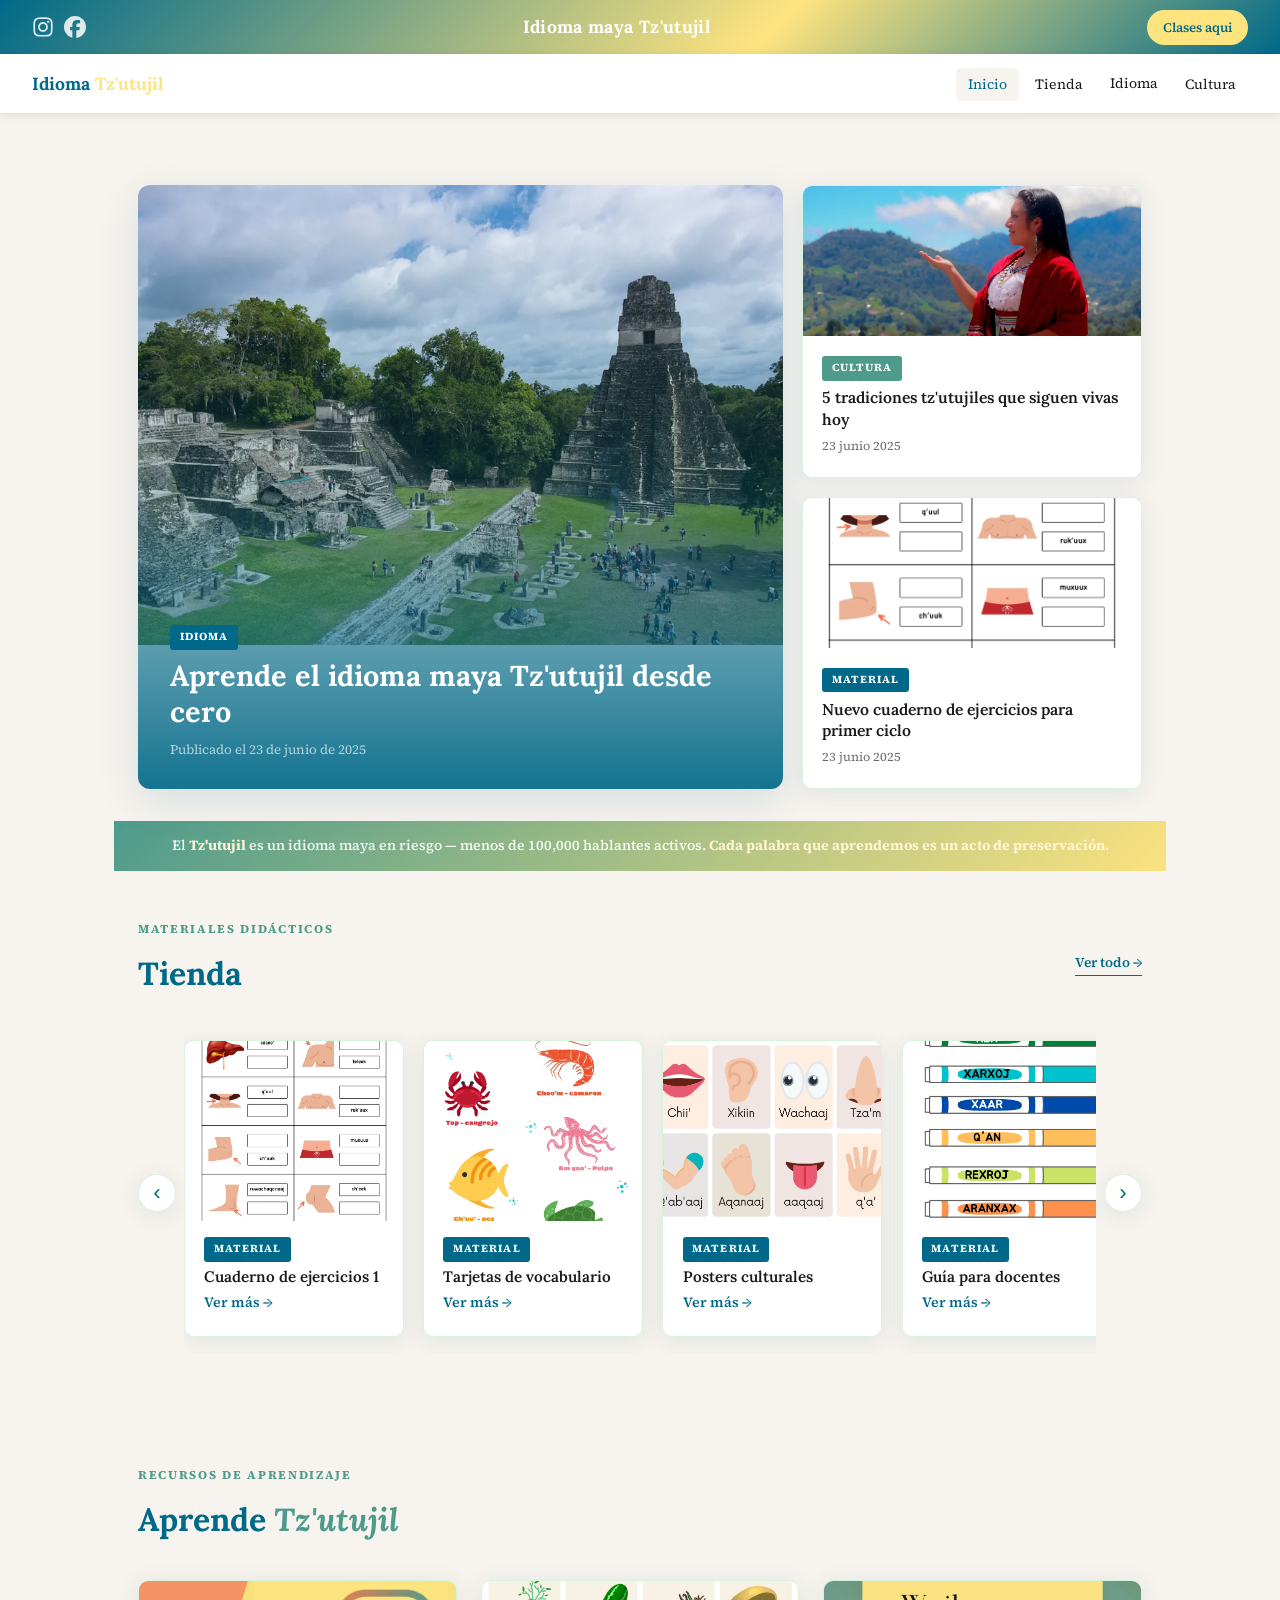
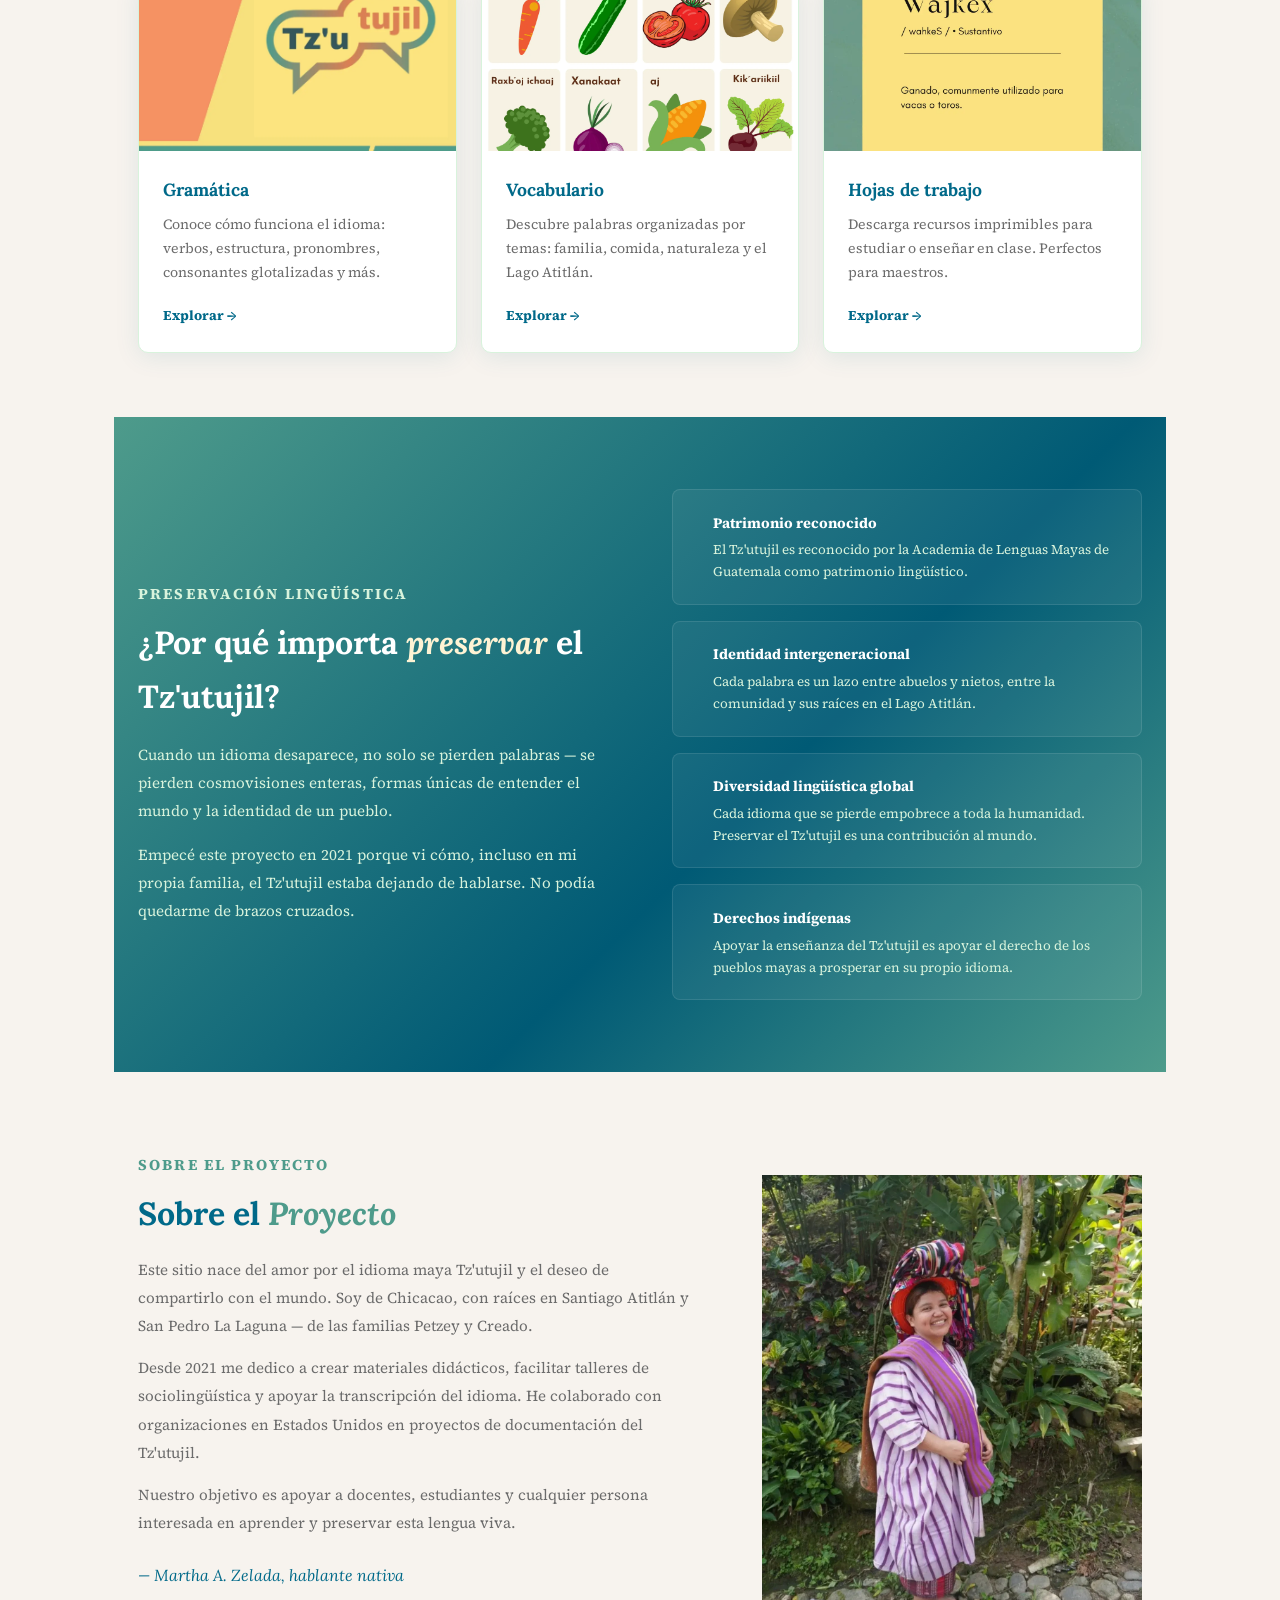
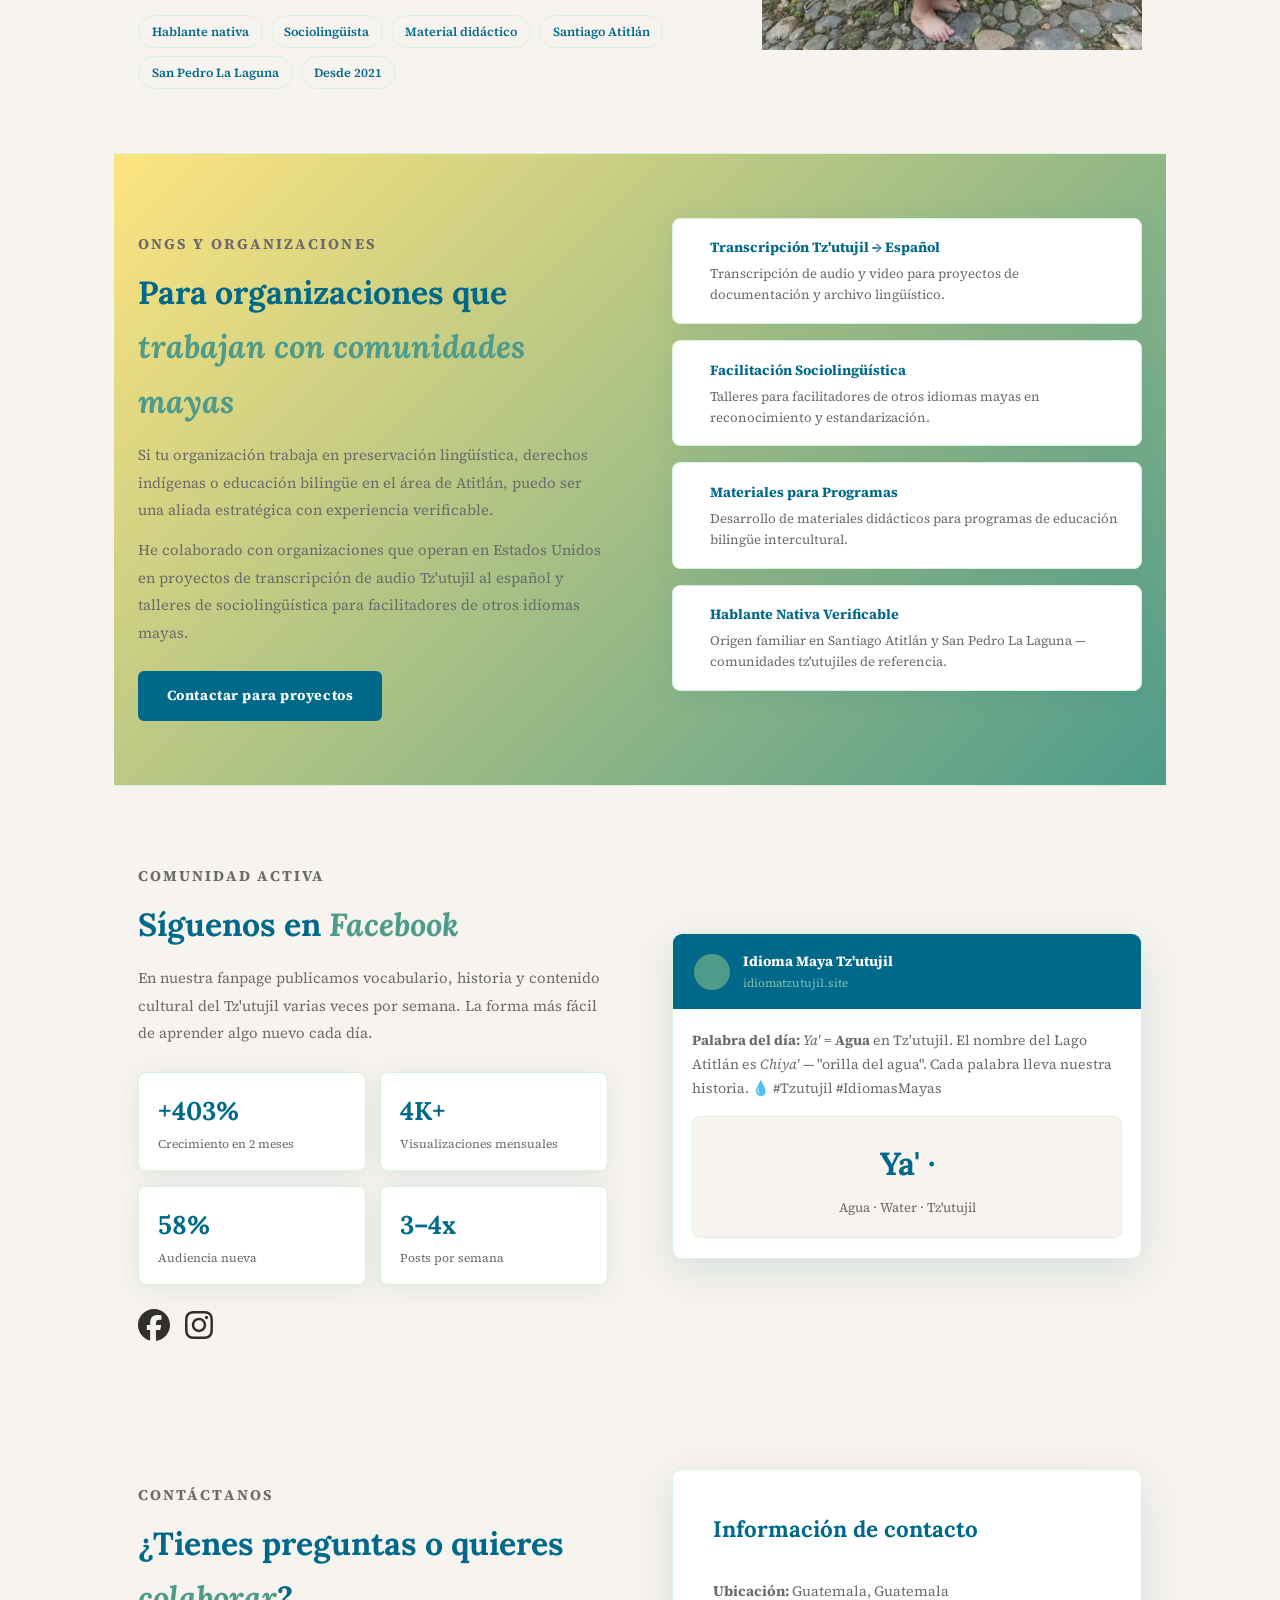
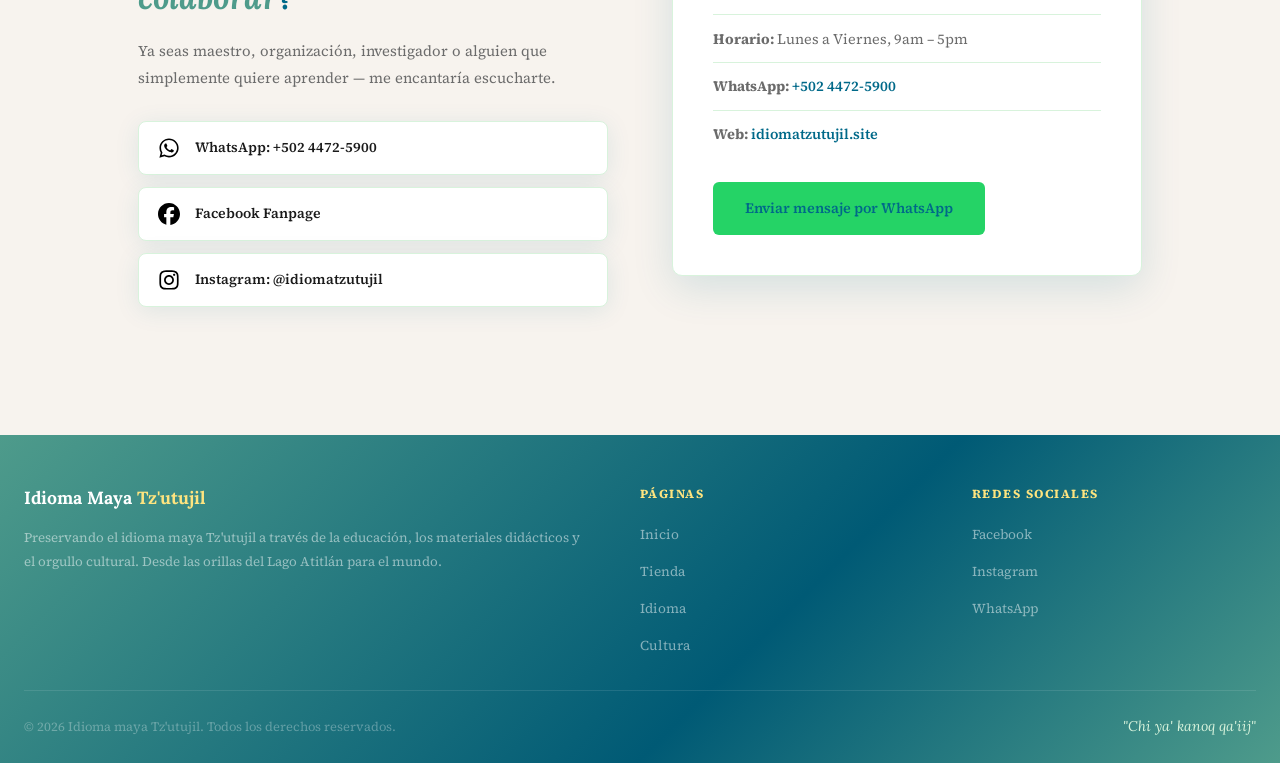
==== commit 6fe3a588: "commit" ====
--- a/index.html
+++ b/index.html
@@ -18,10 +18,8 @@
   <link rel="preconnect" href="https://fonts.googleapis.com">
   <link rel="preconnect" href="https://fonts.gstatic.com" crossorigin>
   <link href="https://fonts.googleapis.com/css2?family=Lora:ital,wght@0,400;0,600;0,700;1,400;1,600&family=Source+Serif+4:ital,wght@0,300;0,400;0,600;1,300&display=swap" rel="stylesheet">
-  <link rel="stylesheet" href="stylestienda.css">
-  <link rel="stylesheet" href="stylestienda.css">
-
-  <link href="https://fonts.googleapis.com/css2?family=Lora:ital,wght@0,400;0,600;0,700;1,400;1,600&family=Nunito:wght@300;400;500;600;700&display=swap" rel="stylesheet">
+  <link rel="stylesheet" href="styles.css">
+
   <script async src="https://www.googletagmanager.com/gtag/js?id=G-GRST46F9YE"></script>
   <script>window.dataLayer=window.dataLayer||[];function gtag(){dataLayer.push(arguments);}gtag('js',new Date());gtag('config','G-GRST46F9YE');</script>
 
--- a/styles.css
+++ b/styles.css
@@ -0,0 +1,1624 @@
+*,
+*::before,
+*::after {
+    margin: 0;
+    padding: 0;
+    box-sizing: border-box
+}
+
+:root {
+    --verde: #006989;
+    --verde-osc: #006989;
+    --verde-med: #4e9b8b;
+    --verde-claro: #d8f3dc;
+    --verde-bg: #f7f3ee;
+    --dorado: #fee47f;
+    --dorado-lt: #fef3d4;
+    --crema: #f7f3ee;
+    --calido: #f7f3ee;
+    --texto: #1a1a1a;
+    --texto-mid: #6b6b6b;
+    --texto-light: #6b6b6b;
+    --borde: #d8f3dc;
+    --blanco: #fff;
+    --radio: 10px;
+    --sombra: 0 4px 24px rgba(0, 105, 137, .10);
+    --sombra-lg: 0 12px 40px rgba(0, 105, 137, .14);
+}
+
+html {
+    scroll-behavior: smooth
+}
+
+body {
+    font-family: 'Source Serif 4', serif;
+    background: var(--crema);
+    color: var(--texto);
+    line-height: 1.7;
+    overflow-x: hidden
+}
+
+img {
+    max-width: 100%;
+    display: block
+}
+
+a {
+    text-decoration: none;
+    color: inherit
+}
+
+/* ── TOP BAR ── */
+.top-bar {
+    background: linear-gradient(135deg, #006989 0%, #fee47f 60%, #006989 100%);
+    display: flex;
+    align-items: center;
+    justify-content: space-between;
+    padding: .6rem 2rem;
+    gap: 1rem
+}
+
+.top-bar .logo, .top-bar .brand-name {
+    font-family: 'Lora', serif;
+    font-size: 1.1rem;
+    color: var(--blanco);
+    font-weight: 700;
+    letter-spacing: .02em
+}
+
+.social-icons {
+    display: flex;
+    gap: .6rem;
+    align-items: center
+}
+
+.social-icons a {
+    opacity: .85;
+    transition: opacity .2s;
+    display: flex;
+    align-items: center
+}
+
+.social-icons a:hover {
+    opacity: 1
+}
+
+.social-icons img {
+    width: 22px;
+    height: 22px;
+    filter: brightness(0) invert(1)
+}
+
+.subscribe-button, .btn-clases {
+    background: var(--dorado);
+    color: var(--verde-osc);
+    padding: .4rem 1rem;
+    border-radius: 20px;
+    font-size: .82rem;
+    font-weight: 600;
+    font-family: 'Source Serif 4', serif;
+    transition: all .2s;
+    white-space: nowrap
+}
+
+.subscribe-button:hover, .btn-clases:hover {
+    background: var(--dorado-lt)
+}
+
+/* ── NAVBAR ── */
+.navbar {
+    background: rgba(255, 255, 255, 0.96);
+    backdrop-filter: blur(14px);
+    display: flex;
+    align-items: center;
+    justify-content: space-between;
+    padding: .7rem 2rem;
+    box-shadow: 0 2px 10px rgba(0, 0, 0, .1);
+    position: sticky;
+    top: 0;
+    z-index: 100
+}
+
+.navbar.scrolled {
+    box-shadow: var(--sombra)
+}
+
+.navbar .logo {
+    font-family: 'Lora', serif;
+    font-size: 1.1rem;
+    color: var(--verde-osc);
+    font-weight: 700
+}
+
+.navbar .logo span {
+    color: var(--dorado)
+}
+
+.nav-links {
+    display: flex;
+    list-style: none;
+    gap: .2rem;
+    align-items: center
+}
+
+.nav-links a {
+    color: var(--texto);
+    font-size: .88rem;
+    padding: .4rem .75rem;
+    border-radius: 5px;
+    transition: all .2s;
+    font-family: 'Source Serif 4', serif
+}
+
+.nav-links a:hover, .nav-links a.active {
+    background: var(--verde-bg);
+    color: var(--verde)
+}
+
+.nav-links a.activo-nav {
+    color: var(--verde);
+    font-weight: 600;
+    border-bottom: 2px solid var(--verde);
+    border-radius: 0
+}
+
+.hamburger {
+    display: none;
+    font-size: 1.6rem;
+    cursor: pointer;
+    color: var(--verde-osc);
+    line-height: 1;
+    padding: .2rem .4rem;
+    background: none;
+    border: none
+}
+
+.nav-mobile {
+    display: none;
+    flex-direction: column;
+    background: var(--blanco);
+    border-bottom: 1px solid var(--borde);
+    padding: 1rem 1.5rem;
+    gap: .2rem;
+    box-shadow: var(--sombra)
+}
+
+.nav-mobile.open {
+    display: flex
+}
+
+.nav-mobile a {
+    font-size: 1rem;
+    font-weight: 600;
+    color: var(--texto-mid);
+    padding: .7rem 1rem;
+    border-radius: 8px;
+    transition: background .2s, color .2s
+}
+
+.nav-mobile a:hover {
+    background: var(--verde-bg);
+    color: var(--verde)
+}
+
+.nav-mobile .mobile-cta {
+    background: var(--verde);
+    color: white !important;
+    text-align: center;
+    margin-top: .5rem
+}
+
+.nav-mobile .mobile-cta:hover {
+    background: var(--verde-med) !important
+}
+
+
+/* ── COMMON SECTIONS ── */
+.section-title {
+    font-family: 'Lora', serif;
+    font-size: clamp(1.5rem, 3vw, 2rem);
+    font-weight: 700;
+    color: var(--verde-osc);
+    margin-bottom: .4rem
+}
+
+.section-title em {
+    font-style: italic;
+    color: var(--verde-med)
+}
+
+.section-label {
+    font-size: .75rem;
+    font-weight: 700;
+    letter-spacing: .14em;
+    text-transform: uppercase;
+    color: var(--verde-med);
+    margin-bottom: .5rem
+}
+
+/* ── MAIN (TIENDA) ── */
+main {
+    max-width: 1100px;
+    margin: 0 auto;
+    padding: 2.5rem 1.5rem 4rem
+}
+
+/* ── FEATURED (INDEX) ── */
+.featured-section {
+    max-width: 1280px;
+    margin: 2rem auto;
+    padding: 0 1.5rem
+}
+
+.featured-grid {
+    display: grid;
+    grid-template-columns: 1fr 340px;
+    grid-template-rows: auto auto;
+    gap: 1.2rem
+}
+
+.main-article {
+    grid-row: 1/3;
+    position: relative;
+    border-radius: 12px;
+    overflow: hidden;
+    box-shadow: var(--sombra-lg);
+    display: block;
+    transition: transform .3s
+}
+
+.main-article:hover {
+    transform: translateY(-3px)
+}
+
+.main-article img {
+    width: 100%;
+    height: 460px;
+    object-fit: cover;
+    transition: transform .5s
+}
+
+.main-article:hover img {
+    transform: scale(1.03)
+}
+
+.main-article .overlay {
+    position: absolute;
+    inset: 0;
+    background: linear-gradient(to top, rgba(0, 105, 137, .92) 0%, rgba(0, 105, 137, .3) 50%, transparent 100%)
+}
+
+.main-article .info {
+    position: absolute;
+    bottom: 0;
+    left: 0;
+    right: 0;
+    padding: 2rem 2rem 1.8rem
+}
+
+.main-article .info h1 {
+    font-family: 'Lora', serif;
+    font-size: clamp(1.3rem, 2.5vw, 1.8rem);
+    font-weight: 700;
+    color: white;
+    line-height: 1.25;
+    margin: .5rem 0
+}
+
+.main-article .info p {
+    color: rgba(255, 255, 255, .65);
+    font-size: .83rem
+}
+
+.side-article {
+    border-radius: 10px;
+    overflow: hidden;
+    box-shadow: var(--sombra);
+    display: flex;
+    flex-direction: column;
+    background: white;
+    transition: transform .3s, box-shadow .3s;
+    border: 1px solid var(--borde)
+}
+
+.side-article:hover {
+    transform: translateY(-3px);
+    box-shadow: var(--sombra-lg)
+}
+
+.side-article img {
+    width: 100%;
+    height: 150px;
+    object-fit: cover;
+    transition: transform .4s
+}
+
+.side-article:hover img {
+    transform: scale(1.04)
+}
+
+.side-article .info {
+    padding: 1rem 1.2rem 1.3rem;
+    flex: 1
+}
+
+.side-article .info h3 {
+    font-family: 'Lora', serif;
+    font-size: .98rem;
+    font-weight: 600;
+    color: var(--texto);
+    line-height: 1.35;
+    margin: .4rem 0 .3rem
+}
+
+.side-article .info p {
+    font-size: .78rem;
+    color: var(--texto-light)
+}
+
+.tag {
+    display: inline-block;
+    background: var(--verde);
+    color: var(--blanco);
+    font-size: .68rem;
+    font-weight: 700;
+    letter-spacing: .1em;
+    padding: .2rem .6rem;
+    border-radius: 3px;
+    text-transform: uppercase;
+    width: fit-content;
+}
+
+.tag.cultura {
+    background: #4e9b8b
+}
+
+.tag.material {
+    background: #006989
+}
+
+/* ── AWARENESS ── */
+.awareness-strip {
+    background: linear-gradient(135deg, #4e9b8b, #fbe27f);
+    padding: .9rem 2rem;
+    text-align: center
+}
+
+.awareness-strip p {
+    color: white;
+    font-size: .88rem;
+    font-weight: 500;
+    line-height: 1.5
+}
+
+.awareness-strip strong {
+    color: var(--dorado-lt)
+}
+
+/* ── STORE HERO ── */
+.store-hero {
+    text-align: center;
+    margin-bottom: 2.5rem;
+    padding: 2rem
+}
+
+.store-hero h1 {
+    font-family: 'Lora', serif;
+    font-size: 2rem;
+    color: var(--verde-osc);
+    margin-bottom: .5rem
+}
+
+.store-hero p {
+    color: var(--texto-mid);
+    font-style: italic;
+    font-size: .95rem
+}
+
+/* ── CATEGORIAS ── */
+.categorias-didacticas {
+    margin-bottom: 3rem
+}
+
+.categorias-didacticas h2 {
+    font-family: 'Lora', serif;
+    font-size: 1.4rem;
+    color: var(--verde-osc);
+    margin-bottom: 1rem
+}
+
+.categoria-grid {
+    display: grid;
+    grid-template-columns: repeat(auto-fill, minmax(160px, 1fr));
+    gap: 1rem
+}
+
+.categoria-item {
+    position: relative;
+    border-radius: var(--radio);
+    overflow: hidden;
+    height: 120px;
+    background-size: cover;
+    background-position: center;
+    display: flex;
+    align-items: flex-end;
+    transition: transform .25s, box-shadow .25s;
+    box-shadow: var(--sombra)
+}
+
+.categoria-item::before {
+    content: '';
+    position: absolute;
+    inset: 0;
+    background: linear-gradient(to top, rgba(0, 105, 137, .7), transparent)
+}
+
+.categoria-item:hover {
+    transform: translateY(-4px);
+    box-shadow: var(--sombra-lg)
+}
+
+.categoria-item span {
+    position: relative;
+    z-index: 1;
+    color: var(--blanco);
+    font-weight: 600;
+    font-size: .9rem;
+    padding: .6rem 1rem
+}
+
+/* ── FILTERS ── */
+.store-filters {
+    background: var(--blanco);
+    border-radius: var(--radio);
+    padding: 1.5rem;
+    margin-bottom: 2rem;
+    border: 1px solid var(--borde);
+    box-shadow: var(--sombra)
+}
+
+.store-filters h2 {
+    font-family: 'Lora', serif;
+    font-size: 1rem;
+    color: var(--verde-osc);
+    margin-bottom: 1rem
+}
+
+.store-filters form {
+    display: flex;
+    flex-wrap: wrap;
+    gap: .8rem;
+    align-items: center
+}
+
+.store-filters select {
+    padding: .5rem .9rem;
+    border: 1.5px solid var(--borde);
+    border-radius: 6px;
+    font-family: 'Source Serif 4', serif;
+    font-size: .85rem;
+    color: var(--texto);
+    background: var(--crema);
+    cursor: pointer;
+    transition: border-color .2s
+}
+
+.store-filters select:focus {
+    outline: none;
+    border-color: var(--verde)
+}
+
+.store-filters button {
+    padding: .5rem 1.2rem;
+    background: var(--verde);
+    color: var(--blanco);
+    border: none;
+    border-radius: 6px;
+    font-family: 'Source Serif 4', serif;
+    font-size: .85rem;
+    font-weight: 600;
+    cursor: pointer;
+    transition: background .2s
+}
+
+.store-filters button:hover {
+    background: var(--verde-med)
+}
+
+/* ── STORE / PRODUCT LIST ── */
+.store-section {
+    max-width: 1280px;
+    margin: 3rem auto;
+    padding: 0 1.5rem
+}
+
+.store-header {
+    display: flex;
+    align-items: center;
+    justify-content: space-between;
+    margin-bottom: 1.5rem
+}
+
+.store-header a {
+    font-size: .85rem;
+    font-weight: 600;
+    color: var(--verde);
+    border-bottom: 1.5px solid var(--verde);
+    transition: color .2s
+}
+
+.store-header a:hover {
+    color: var(--verde-med)
+}
+
+.store-wrapper {
+    position: relative;
+    display: flex;
+    align-items: center;
+    gap: .5rem
+}
+
+.store-carousel {
+    display: flex;
+    gap: 1.2rem;
+    overflow-x: auto;
+    scroll-snap-type: x mandatory;
+    padding: .5rem 0 1rem;
+    scrollbar-width: none;
+    flex: 1
+}
+
+.store-carousel::-webkit-scrollbar {
+    display: none
+}
+
+/* Store item shared styles */
+.store-item {
+    background: var(--blanco);
+    border-radius: var(--radio);
+    overflow: hidden;
+    border: 1px solid var(--borde);
+    box-shadow: var(--sombra);
+    transition: transform .25s, box-shadow .25s;
+    display: flex;
+    flex-direction: column
+}
+
+/* When in a carousel (Index.html) */
+.store-carousel .store-item {
+    flex: 0 0 220px;
+    scroll-snap-align: start;
+}
+
+/* When in a grid (Tienda.html) */
+.store-grid {
+    display: grid;
+    grid-template-columns: repeat(auto-fill, minmax(220px, 1fr));
+    gap: 1.5rem
+}
+
+.store-item:hover {
+    transform: translateY(-4px);
+    box-shadow: var(--sombra-lg)
+}
+
+.store-item img {
+    width: 100%;
+    height: 180px;
+    object-fit: cover;
+    transition: transform .4s
+}
+
+.store-item:hover img {
+    transform: scale(1.04)
+}
+
+.store-item .info {
+    padding: 1rem 1.2rem 1.3rem;
+    flex: 1;
+    display: flex;
+    flex-direction: column;
+    gap: .3rem
+}
+
+.store-item .info h3 {
+    font-family: 'Lora', serif;
+    font-size: .95rem;
+    font-weight: 600;
+    color: var(--texto);
+    line-height: 1.3
+}
+
+.store-item .info p {
+    font-size: .88rem;
+    color: var(--verde);
+    font-weight: 600;
+    margin-top: auto
+}
+
+.arrow {
+    background: white;
+    border: 1.5px solid var(--borde);
+    width: 38px;
+    height: 38px;
+    border-radius: 50%;
+    font-size: 1.4rem;
+    cursor: pointer;
+    flex-shrink: 0;
+    display: flex;
+    align-items: center;
+    justify-content: center;
+    color: var(--verde-osc);
+    transition: all .2s;
+    box-shadow: var(--sombra)
+}
+
+.arrow:hover {
+    background: var(--verde);
+    color: white;
+    border-color: var(--verde)
+}
+
+/* ── LEARN SECTIONS (INDEX) ── */
+.idioma-section {
+    background: var(--verde-bg);
+    padding: 4rem 1.5rem
+}
+
+.idioma-inner {
+    max-width: 1280px;
+    margin: 0 auto
+}
+
+.idioma-section .section-header {
+    margin-bottom: 2rem
+}
+
+.idioma-cards {
+    display: grid;
+    grid-template-columns: repeat(3, 1fr);
+    gap: 1.5rem
+}
+
+.idioma-card {
+    background: white;
+    border-radius: 10px;
+    overflow: hidden;
+    box-shadow: var(--sombra);
+    border: 1px solid var(--borde);
+    transition: transform .3s, box-shadow .3s;
+    display: flex;
+    flex-direction: column
+}
+
+.idioma-card:hover {
+    transform: translateY(-5px);
+    box-shadow: var(--sombra-lg)
+}
+
+.idioma-card img {
+    width: 100%;
+    height: 170px;
+    object-fit: cover;
+    transition: transform .4s
+}
+
+.idioma-card:hover img {
+    transform: scale(1.04)
+}
+
+.idioma-card-body {
+    padding: 1.5rem;
+    flex: 1;
+    display: flex;
+    flex-direction: column
+}
+
+.idioma-card-body h3 {
+    font-family: 'Lora', serif;
+    font-size: 1.1rem;
+    font-weight: 700;
+    color: var(--verde-osc);
+    margin-bottom: .5rem
+}
+
+.idioma-card-body p {
+    font-size: .88rem;
+    color: var(--texto-mid);
+    line-height: 1.7;
+    flex: 1;
+    margin-bottom: 1.2rem
+}
+
+.idioma-card-body a {
+    display: inline-flex;
+    align-items: center;
+    gap: .4rem;
+    font-size: .85rem;
+    font-weight: 700;
+    color: var(--verde);
+    border-bottom: 1.5px solid transparent;
+    transition: border-color .2s, gap .2s;
+    width: fit-content
+}
+
+.idioma-card-body a:hover {
+    border-color: var(--verde);
+    gap: .7rem
+}
+
+/* ── PRESERVE ── */
+.preservar-section {
+    background: linear-gradient(135deg, #4e9b8b 0%, #005a75 60%, #4e9b8b 100%);
+    padding: 4.5rem 1.5rem
+}
+
+.preservar-inner {
+    max-width: 1280px;
+    margin: 0 auto;
+    display: grid;
+    grid-template-columns: 1fr 1fr;
+    gap: 4rem;
+    align-items: center
+}
+
+.preservar-texto .section-label {
+    color: var(--verde-claro)
+}
+
+.preservar-texto .section-title {
+    color: white
+}
+
+.preservar-texto .section-title em {
+    color: var(--dorado-lt)
+}
+
+.preservar-texto p {
+    color: var(--verde-claro);
+    font-size: .95rem;
+    line-height: 1.85;
+    margin-top: 1rem
+}
+
+.preservar-cards {
+    display: flex;
+    flex-direction: column;
+    gap: 1rem
+}
+
+.pres-card {
+    background: rgba(255, 255, 255, .06);
+    border: 1px solid rgba(255, 255, 255, .1);
+    border-radius: 8px;
+    padding: 1.3rem 1.5rem;
+    display: flex;
+    gap: 1rem;
+    align-items: flex-start;
+    transition: background .3s
+}
+
+.pres-card:hover {
+    background: rgba(78, 155, 139, .12)
+}
+
+.pres-card .icon {
+    font-size: 1.4rem;
+    flex-shrink: 0;
+    margin-top: .1rem
+}
+
+.pres-card h4 {
+    color: white;
+    font-size: .9rem;
+    font-weight: 700;
+    margin-bottom: .25rem
+}
+
+.pres-card p {
+    color: var(--verde-claro);
+    font-size: .83rem;
+    line-height: 1.65
+}
+
+/* ── ABOUT ── */
+.nosotros-section {
+    max-width: 1280px;
+    margin: 0 auto;
+    padding: 4rem 1.5rem
+}
+
+.nosotros-grid {
+    display: grid;
+    grid-template-columns: 1fr 380px;
+    gap: 4rem;
+    align-items: center
+}
+
+.nosotros-texto .section-label {
+    color: var(--verde-med)
+}
+
+.nosotros-texto p {
+    font-size: .95rem;
+    color: var(--texto-mid);
+    line-height: 1.85;
+    margin-top: .9rem
+}
+
+.nosotros-texto .firma {
+    font-family: 'Lora', serif;
+    font-style: italic;
+    color: var(--verde);
+    font-size: 1rem;
+    margin-top: 1.5rem
+}
+
+.nosotros-tags {
+    display: flex;
+    flex-wrap: wrap;
+    gap: .5rem;
+    margin-top: 1.5rem
+}
+
+.badge-tag {
+    background: var(--verde-bg);
+    border: 1px solid var(--borde);
+    color: var(--verde);
+    font-size: .78rem;
+    font-weight: 600;
+    padding: .3rem .8rem;
+    border-radius: 20px
+}
+
+.nosotros-img-wrap {
+    position: relative
+}
+
+.nosotros-img-wrap img {
+    width: 100%;
+    aspect-ratio: 4/5;
+    object-fit: cover;
+    border-radius: 8px 60px 8px 8px;
+    box-shadow: var(--sombra-lg)
+}
+
+.no-photo-placeholder {
+    width: 100%;
+    aspect-ratio: 4/5;
+    border-radius: 8px 60px 8px 8px;
+    background: linear-gradient(135deg, #4e9b8b, #db8055);
+    display: flex;
+    flex-direction: column;
+    align-items: center;
+    justify-content: center;
+    gap: 1rem;
+    color: white;
+    text-align: center;
+    padding: 2rem;
+    box-shadow: var(--sombra-lg)
+}
+
+.no-photo-placeholder .ph-icon {
+    font-size: 4rem;
+    opacity: .6
+}
+
+.no-photo-placeholder p {
+    font-family: 'Lora', serif;
+    font-style: italic;
+    font-size: 1.1rem;
+    opacity: .8;
+    color: var(--verde-claro)
+}
+
+.since-badge {
+    position: absolute;
+    bottom: -1rem;
+    left: -1rem;
+    background: var(--dorado);
+    color: var(--verde-osc);
+    width: 100px;
+    height: 100px;
+    border-radius: 50%;
+    display: flex;
+    flex-direction: column;
+    align-items: center;
+    justify-content: center;
+    text-align: center;
+    padding: .8rem;
+    box-shadow: 0 6px 24px rgba(254, 228, 127, .45)
+}
+
+.since-badge .num {
+    font-family: 'Lora', serif;
+    font-size: 1.6rem;
+    font-weight: 700;
+    line-height: 1
+}
+
+.since-badge .lbl {
+    font-size: .6rem;
+    font-weight: 700;
+    letter-spacing: .06em;
+    text-transform: uppercase;
+    line-height: 1.3;
+    margin-top: .2rem
+}
+
+/* ── ONG ── */
+.ong-section {
+    background: linear-gradient(135deg, #fee47f, #4e9b8b);
+    padding: 4rem 1.5rem;
+    border-top: 1px solid var(--borde);
+    border-bottom: 1px solid var(--borde)
+}
+
+.ong-inner {
+    max-width: 1280px;
+    margin: 0 auto;
+    display: grid;
+    grid-template-columns: 1fr 1fr;
+    gap: 4rem;
+    align-items: start
+}
+
+.ong-texto p {
+    font-size: .93rem;
+    color: var(--texto-mid);
+    line-height: 1.85;
+    margin-top: .8rem
+}
+
+.ong-creds {
+    display: flex;
+    flex-direction: column;
+    gap: 1rem
+}
+
+.ong-cred {
+    background: white;
+    border-radius: 8px;
+    padding: 1.1rem 1.4rem;
+    display: flex;
+    gap: .9rem;
+    align-items: flex-start;
+    border: 1px solid var(--borde);
+    box-shadow: var(--sombra);
+    transition: transform .2s
+}
+
+.ong-cred:hover {
+    transform: translateX(4px)
+}
+
+.ong-cred .cred-icon {
+    font-size: 1.3rem;
+    flex-shrink: 0
+}
+
+.ong-cred h4 {
+    font-size: .88rem;
+    font-weight: 700;
+    color: var(--verde-osc);
+    margin-bottom: .2rem
+}
+
+.ong-cred p {
+    font-size: .82rem;
+    color: var(--texto-mid);
+    line-height: 1.6
+}
+
+.btn-verde {
+    display: inline-flex;
+    align-items: center;
+    gap: .5rem;
+    background: var(--verde);
+    color: white;
+    padding: .8rem 1.8rem;
+    border-radius: 6px;
+    font-weight: 700;
+    font-size: .88rem;
+    letter-spacing: .04em;
+    margin-top: 1.5rem;
+    transition: background .3s, transform .2s
+}
+
+.btn-verde:hover {
+    background: var(--verde-med);
+    transform: translateY(-2px)
+}
+
+/* ── FACEBOOK ── */
+.facebook-section {
+    background: var(--verde-bg);
+    padding: 4rem 1.5rem
+}
+
+.facebook-inner {
+    max-width: 1280px;
+    margin: 0 auto;
+    display: grid;
+    grid-template-columns: 1fr 1fr;
+    gap: 4rem;
+    align-items: center
+}
+
+.fb-texto p {
+    font-size: .93rem;
+    color: var(--texto-mid);
+    line-height: 1.85;
+    margin-top: .8rem
+}
+
+.fb-stats-grid {
+    display: grid;
+    grid-template-columns: 1fr 1fr;
+    gap: .9rem;
+    margin: 1.5rem 0
+}
+
+.fb-stat {
+    background: white;
+    border-radius: 8px;
+    padding: 1rem 1.2rem;
+    border: 1px solid var(--borde);
+    box-shadow: var(--sombra)
+}
+
+.fb-stat .num {
+    font-family: 'Lora', serif;
+    font-size: 1.6rem;
+    font-weight: 700;
+    color: var(--verde-osc)
+}
+
+.fb-stat .lbl {
+    font-size: .75rem;
+    color: var(--texto-light);
+    margin-top: .1rem
+}
+
+.btn-facebook {
+    display: inline-flex;
+    align-items: center;
+    gap: .7rem;
+    background: #1877F2;
+    color: white;
+    padding: .8rem 1.8rem;
+    border-radius: 6px;
+    font-weight: 700;
+    font-size: .88rem;
+    transition: background .3s, transform .2s
+}
+
+.btn-facebook:hover {
+    background: #0c5dc9;
+    transform: translateY(-2px)
+}
+
+.fb-preview {
+    background: white;
+    border-radius: 10px;
+    overflow: hidden;
+    box-shadow: var(--sombra-lg);
+    border: 1px solid var(--borde)
+}
+
+.fb-preview-header {
+    background: var(--verde-osc);
+    padding: 1rem 1.3rem;
+    display: flex;
+    align-items: center;
+    gap: .8rem
+}
+
+.fb-avatar {
+    width: 36px;
+    height: 36px;
+    border-radius: 50%;
+    background: var(--verde-med);
+    display: flex;
+    align-items: center;
+    justify-content: center;
+    font-size: 1rem;
+    flex-shrink: 0
+}
+
+.fb-pname {
+    color: white;
+    font-size: .88rem;
+    font-weight: 700
+}
+
+.fb-phandle {
+    color: rgba(183, 228, 199, .7);
+    font-size: .73rem
+}
+
+.fb-preview-body {
+    padding: 1.2rem
+}
+
+.fb-preview-body p {
+    font-size: .88rem;
+    color: var(--texto-mid);
+    line-height: 1.7;
+    margin-bottom: 1rem
+}
+
+.fb-word-card {
+    background: var(--verde-bg);
+    border-radius: 8px;
+    padding: 1.2rem;
+    text-align: center;
+    border: 1px solid var(--borde)
+}
+
+.fb-word {
+    font-family: 'Lora', serif;
+    font-size: 2rem;
+    font-weight: 700;
+    color: var(--verde-osc)
+}
+
+.fb-translation {
+    font-size: .82rem;
+    color: var(--texto-mid);
+    margin-top: .3rem
+}
+
+/* ── SOCIAL ICONS REDES ── */
+.social-icons-redes {
+    display: flex;
+    gap: .8rem;
+    align-items: center
+}
+
+.social-icons-redes a {
+    opacity: .8;
+    transition: opacity .2s;
+    display: flex;
+    align-items: center
+}
+
+.social-icons-redes a:hover {
+    opacity: 1
+}
+
+.social-icons-redes img {
+    width: 32px;
+    height: 32px;
+}
+
+/* ── CONTACT ── */
+.contacto-section {
+    max-width: 1280px;
+    margin: 0 auto;
+    padding: 4rem 1.5rem;
+    display: grid;
+    grid-template-columns: 1fr 1fr;
+    gap: 4rem;
+    align-items: start
+}
+
+.contacto-mensaje p {
+    font-size: .93rem;
+    color: var(--texto-mid);
+    line-height: 1.8;
+    margin-top: .8rem
+}
+
+.social-links-list {
+    display: flex;
+    flex-direction: column;
+    gap: .7rem;
+    margin-top: 1.8rem
+}
+
+.social-link-item {
+    display: flex;
+    align-items: center;
+    gap: .9rem;
+    background: white;
+    border: 1px solid var(--borde);
+    border-radius: 8px;
+    padding: .9rem 1.2rem;
+    font-size: .88rem;
+    font-weight: 600;
+    color: var(--texto);
+    box-shadow: var(--sombra);
+    transition: transform .2s, background .2s
+}
+
+.social-link-item:hover {
+    background: var(--verde-osc);
+    color: white;
+    transform: translateX(4px)
+}
+
+.social-link-item img {
+    width: 22px;
+    height: 22px;
+    flex-shrink: 0
+}
+
+.contacto-info-box {
+    background: white;
+    border-radius: 10px;
+    padding: 2.5rem;
+    border: 1px solid var(--borde);
+    box-shadow: var(--sombra-lg)
+}
+
+.contacto-info-box h3 {
+    font-family: 'Lora', serif;
+    font-size: 1.4rem;
+    color: var(--verde-osc);
+    margin-bottom: 1.2rem
+}
+
+.contacto-info-box p {
+    font-size: .9rem;
+    color: var(--texto-mid);
+    line-height: 1.7;
+    padding: .7rem 0;
+    border-bottom: 1px solid var(--borde)
+}
+
+.contacto-info-box p:last-of-type {
+    border-bottom: none
+}
+
+.contacto-info-box a {
+    color: var(--verde);
+    font-weight: 600
+}
+
+.boton-contacto {
+    display: inline-flex;
+    align-items: center;
+    gap: .5rem;
+    background: #25D366;
+    color: white;
+    padding: .9rem 2rem;
+    border-radius: 6px;
+    font-weight: 700;
+    font-size: .9rem;
+    margin-top: 1.5rem;
+    transition: background .3s, transform .2s
+}
+
+.boton-contacto:hover {
+    background: #1faa52;
+    transform: translateY(-2px)
+}
+
+/* ── FOOTER ── */
+footer {
+    background: linear-gradient(135deg, #4e9b8b 0%, #005a75 60%, #4e9b8b 100%);
+    padding: 3rem 1.5rem 1.5rem
+}
+
+.footer-grid {
+    max-width: 1280px;
+    margin: 0 auto;
+    display: grid;
+    grid-template-columns: 2fr 1fr 1fr;
+    gap: 3rem;
+    padding-bottom: 2rem;
+    border-bottom: 1px solid rgba(255, 255, 255, .1)
+}
+
+.footer-brand .logo-footer {
+    font-family: 'Lora', serif;
+    font-size: 1.1rem;
+    font-weight: 700;
+    color: white;
+    margin-bottom: .8rem
+}
+
+.footer-brand .logo-footer span {
+    color: var(--dorado)
+}
+
+.footer-brand p {
+    font-size: .83rem;
+    color: rgba(255, 255, 255, .5);
+    line-height: 1.8
+}
+
+.footer-col h4 {
+    font-size: .78rem;
+    letter-spacing: .12em;
+    text-transform: uppercase;
+    color: #fee47f;
+    font-weight: 700;
+    margin-bottom: 1rem
+}
+
+.footer-col ul {
+    list-style: none;
+    display: flex;
+    flex-direction: column;
+    gap: .6rem
+}
+
+.footer-col a {
+    font-size: .85rem;
+    color: rgba(255, 255, 255, .5);
+    transition: color .2s
+}
+
+.footer-col a:hover {
+    color: white
+}
+
+.footer-bottom {
+    max-width: 1280px;
+    margin: 1.5rem auto 0;
+    display: flex;
+    justify-content: space-between;
+    align-items: center;
+    flex-wrap: wrap;
+    gap: .5rem
+}
+
+.footer-bottom p {
+    font-size: .8rem;
+    color: rgba(255, 255, 255, .3)
+}
+
+.footer-tz {
+    font-family: 'Lora', serif;
+    font-style: italic;
+    color: var(--verde-claro);
+    font-size: .88rem
+}
+
+/* ── ANIMATIONS ── */
+.fade-in {
+    opacity: 0;
+    transform: translateY(24px);
+    transition: opacity .65s ease, transform .65s ease
+}
+
+.fade-in.visible {
+    opacity: 1;
+    transform: translateY(0)
+}
+
+/* ── RESPONSIVE ── */
+@media(max-width:1024px) {
+    .featured-grid {
+        grid-template-columns: 1fr 1fr
+    }
+
+    .main-article {
+        grid-row: auto;
+        grid-column: 1/-1
+    }
+
+    .main-article img {
+        height: 320px
+    }
+
+    .preservar-inner, .nosotros-grid, .ong-inner, .facebook-inner {
+        grid-template-columns: 1fr;
+        gap: 2.5rem
+    }
+
+    .idioma-cards {
+        grid-template-columns: 1fr 1fr
+    }
+
+    .footer-grid {
+        grid-template-columns: 1fr 1fr
+    }
+}
+
+@media(max-width:768px) {
+    .top-bar {
+        padding: .5rem 1rem
+    }
+
+    .top-bar .brand-name {
+        display: none
+    }
+
+    .navbar {
+        padding: 0 1rem;
+        /* Updated padding for navbar responsive */
+        padding: .7rem 1rem
+    }
+
+    .navbar .logo {
+        font-size: .95rem
+    }
+
+    .nav-links {
+        display: none;
+        flex-direction: column;
+        position: absolute;
+        top: 100%;
+        left: 0;
+        right: 0;
+        background: var(--blanco);
+        box-shadow: 0 8px 20px rgba(0, 0, 0, .15);
+        padding: 1rem;
+        gap: .3rem;
+        z-index: 200
+    }
+
+    .nav-links.show {
+        display: flex
+    }
+
+    .nav-links a {
+        display: block;
+        padding: .65rem 1rem
+    }
+
+    .hamburger {
+        display: flex;
+        display: block
+    }
+
+    .featured-section {
+        padding: 0 1rem;
+        margin: 1.2rem auto
+    }
+
+    .featured-grid {
+        grid-template-columns: 1fr
+    }
+
+    .main-article img {
+        height: 240px
+    }
+
+    .main-article .info {
+        padding: 1.2rem
+    }
+
+    .main-article .info h1 {
+        font-size: 1.15rem
+    }
+
+    .store-section {
+        padding: 0 1rem
+    }
+
+    .store-item {
+        flex: 0 0 180px
+    }
+
+    .idioma-section {
+        padding: 3rem 1rem
+    }
+
+    .idioma-cards {
+        grid-template-columns: 1fr
+    }
+
+    .preservar-section {
+        padding: 3rem 1rem
+    }
+
+    .ong-section {
+        padding: 3rem 1rem
+    }
+
+    .ong-inner {
+        grid-template-columns: 1fr
+    }
+
+    .nosotros-section {
+        padding: 3rem 1rem
+    }
+
+    .nosotros-grid {
+        grid-template-columns: 1fr
+    }
+
+    .no-photo-placeholder {
+        aspect-ratio: 3/2;
+        border-radius: 8px
+    }
+
+    .facebook-section {
+        padding: 3rem 1rem
+    }
+
+    .facebook-inner {
+        grid-template-columns: 1fr
+    }
+
+    .contacto-section {
+        grid-template-columns: 1fr;
+        padding: 3rem 1rem;
+        gap: 2.5rem
+    }
+
+    .footer-grid {
+        grid-template-columns: 1fr;
+        gap: 2rem
+    }
+
+    .footer-bottom {
+        flex-direction: column;
+        text-align: center
+    }
+
+    main {
+        padding: 1.5rem 1rem 3rem
+    }
+
+    .categoria-grid {
+        grid-template-columns: repeat(3, 1fr)
+    }
+
+    .store-grid {
+        grid-template-columns: repeat(2, 1fr)
+    }
+
+    .store-filters form {
+        flex-direction: column;
+        align-items: stretch
+    }
+
+    .store-filters select,
+    .store-filters button {
+        width: 100%
+    }
+}
+
+@media(max-width:480px) {
+    .top-bar .btn-clases {
+        font-size: .75rem;
+        padding: .3rem .8rem
+    }
+
+    .main-article img {
+        height: 200px
+    }
+
+    .fb-stats-grid {
+        grid-template-columns: 1fr 1fr
+    }
+
+    .categoria-grid {
+        grid-template-columns: repeat(2, 1fr)
+    }
+
+    .store-grid {
+        grid-template-columns: 1fr
+    }
+}
+
+/* ── CATALOG PAGES (categoria-libros.html etc) ── */
+.breadcrumb{font-size:.8rem;color:var(--texto-mid);margin-bottom:1.5rem}
+.breadcrumb a{color:var(--verde);transition:opacity .2s}
+.breadcrumb a:hover{opacity:.7}
+.breadcrumb span{margin:0 .4rem}
+
+.page-hero{margin-bottom:2.5rem;display:flex;align-items:center;gap:1.2rem}
+.page-hero-emoji{font-size:3rem;flex-shrink:0}
+.page-hero h1{font-family:'Lora',serif;font-size:2rem;color:var(--verde-osc);margin-bottom:.3rem}
+.divider{width:50px;height:3px;background:var(--dorado);border-radius:2px;margin:.4rem 0 .6rem}
+.page-hero p{color:var(--texto-mid);font-style:italic;font-size:.92rem}
+
+.otras-categorias{margin-bottom:2.5rem}
+.otras-categorias h2{font-family:'Lora',serif;font-size:1rem;color:var(--texto-mid);margin-bottom:.8rem;font-weight:400}
+.categorias-pills{display:flex;flex-wrap:wrap;gap:.6rem}
+.pill{display:inline-flex;align-items:center;gap:.4rem;padding:.4rem 1rem;border-radius:20px;font-size:.82rem;font-weight:600;border:1.5px solid var(--borde);background:var(--blanco);color:var(--texto-mid);transition:all .2s;font-family:'Source Serif 4',serif}
+.pill:hover{border-color:var(--verde);color:var(--verde);background:var(--verde-bg)}
+.pill.activo{background:var(--verde);color:var(--blanco);border-color:var(--verde)}
+
+.empty-state{text-align:center;padding:4rem 2rem;color:var(--texto-mid)}
+.empty-state .icon{font-size:3.5rem;margin-bottom:1rem}
+.empty-state p{font-style:italic;font-size:.95rem}
+
+.back-link{display:inline-flex;align-items:center;gap:.4rem;color:var(--verde);font-size:.88rem;font-weight:600;margin-top:2.5rem;border-bottom:1.5px solid transparent;transition:border-color .2s,gap .2s}
+.back-link:hover{border-color:var(--verde);gap:.7rem}
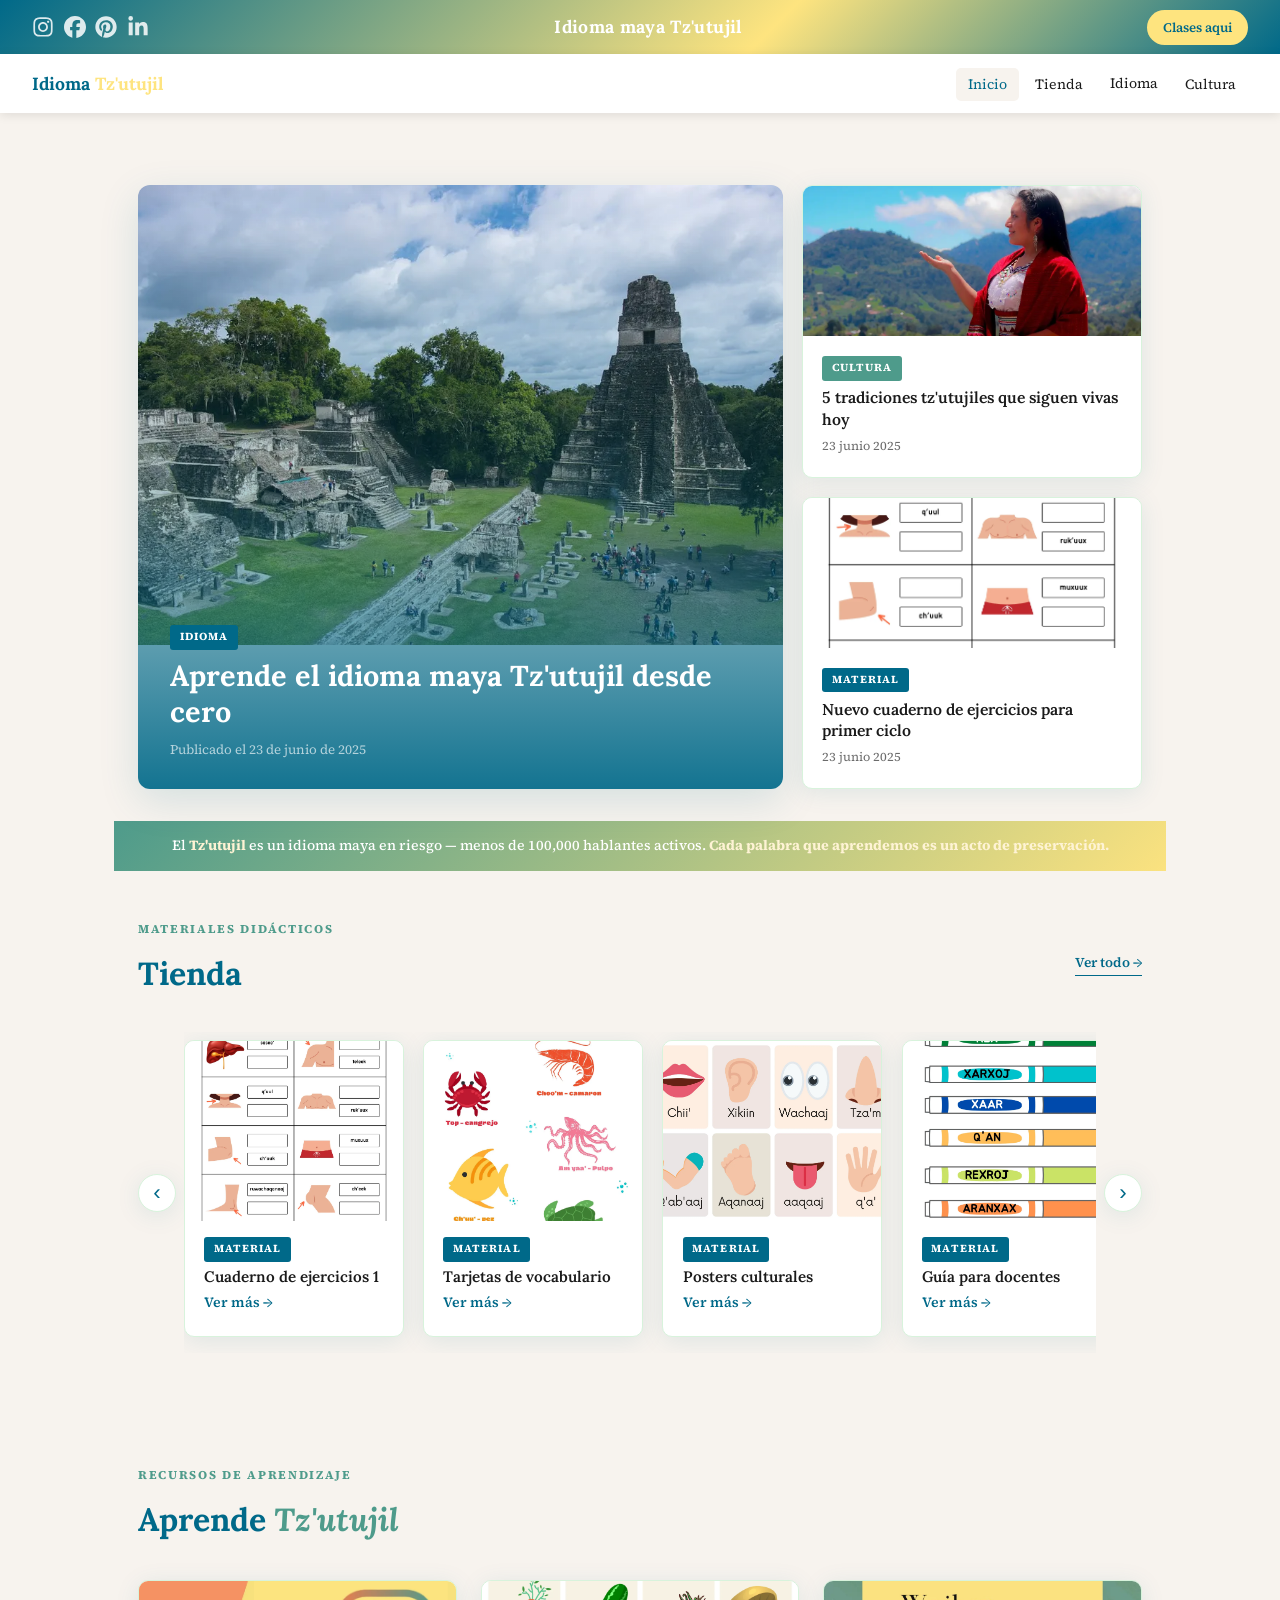
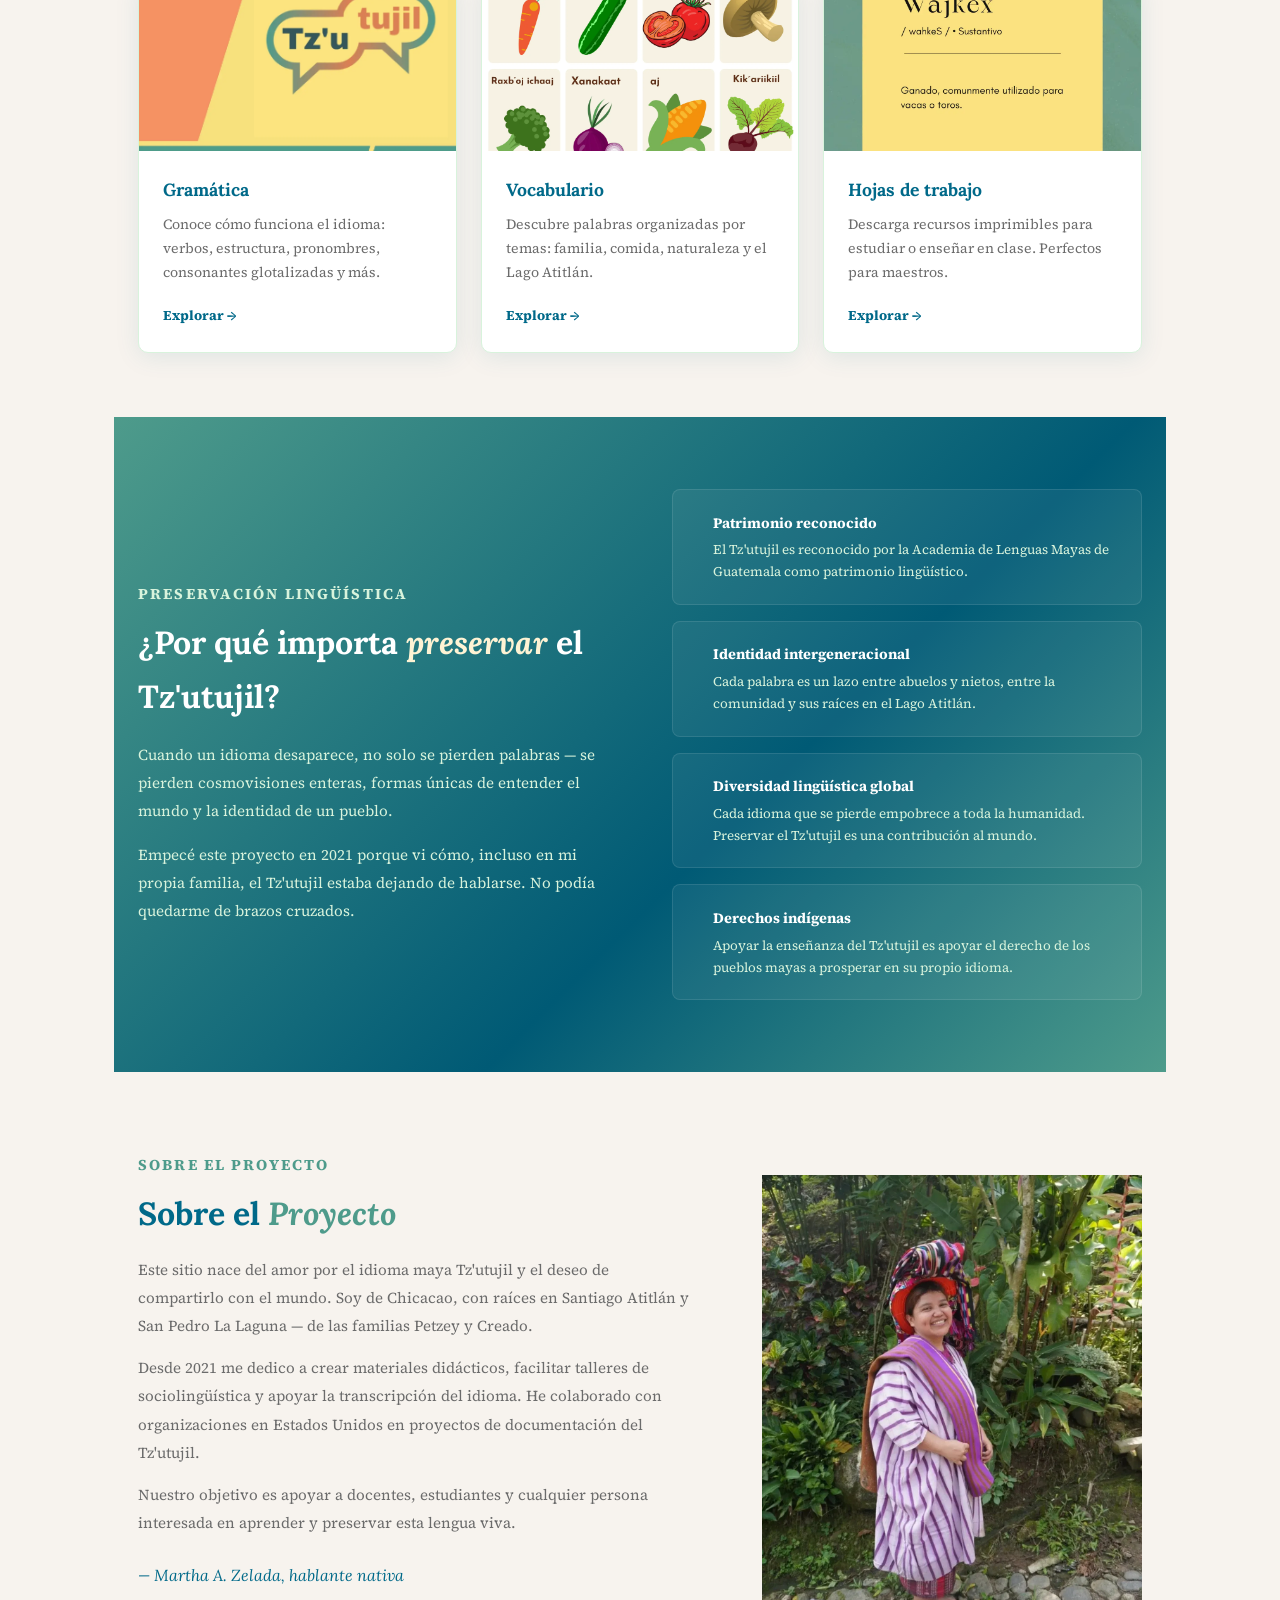
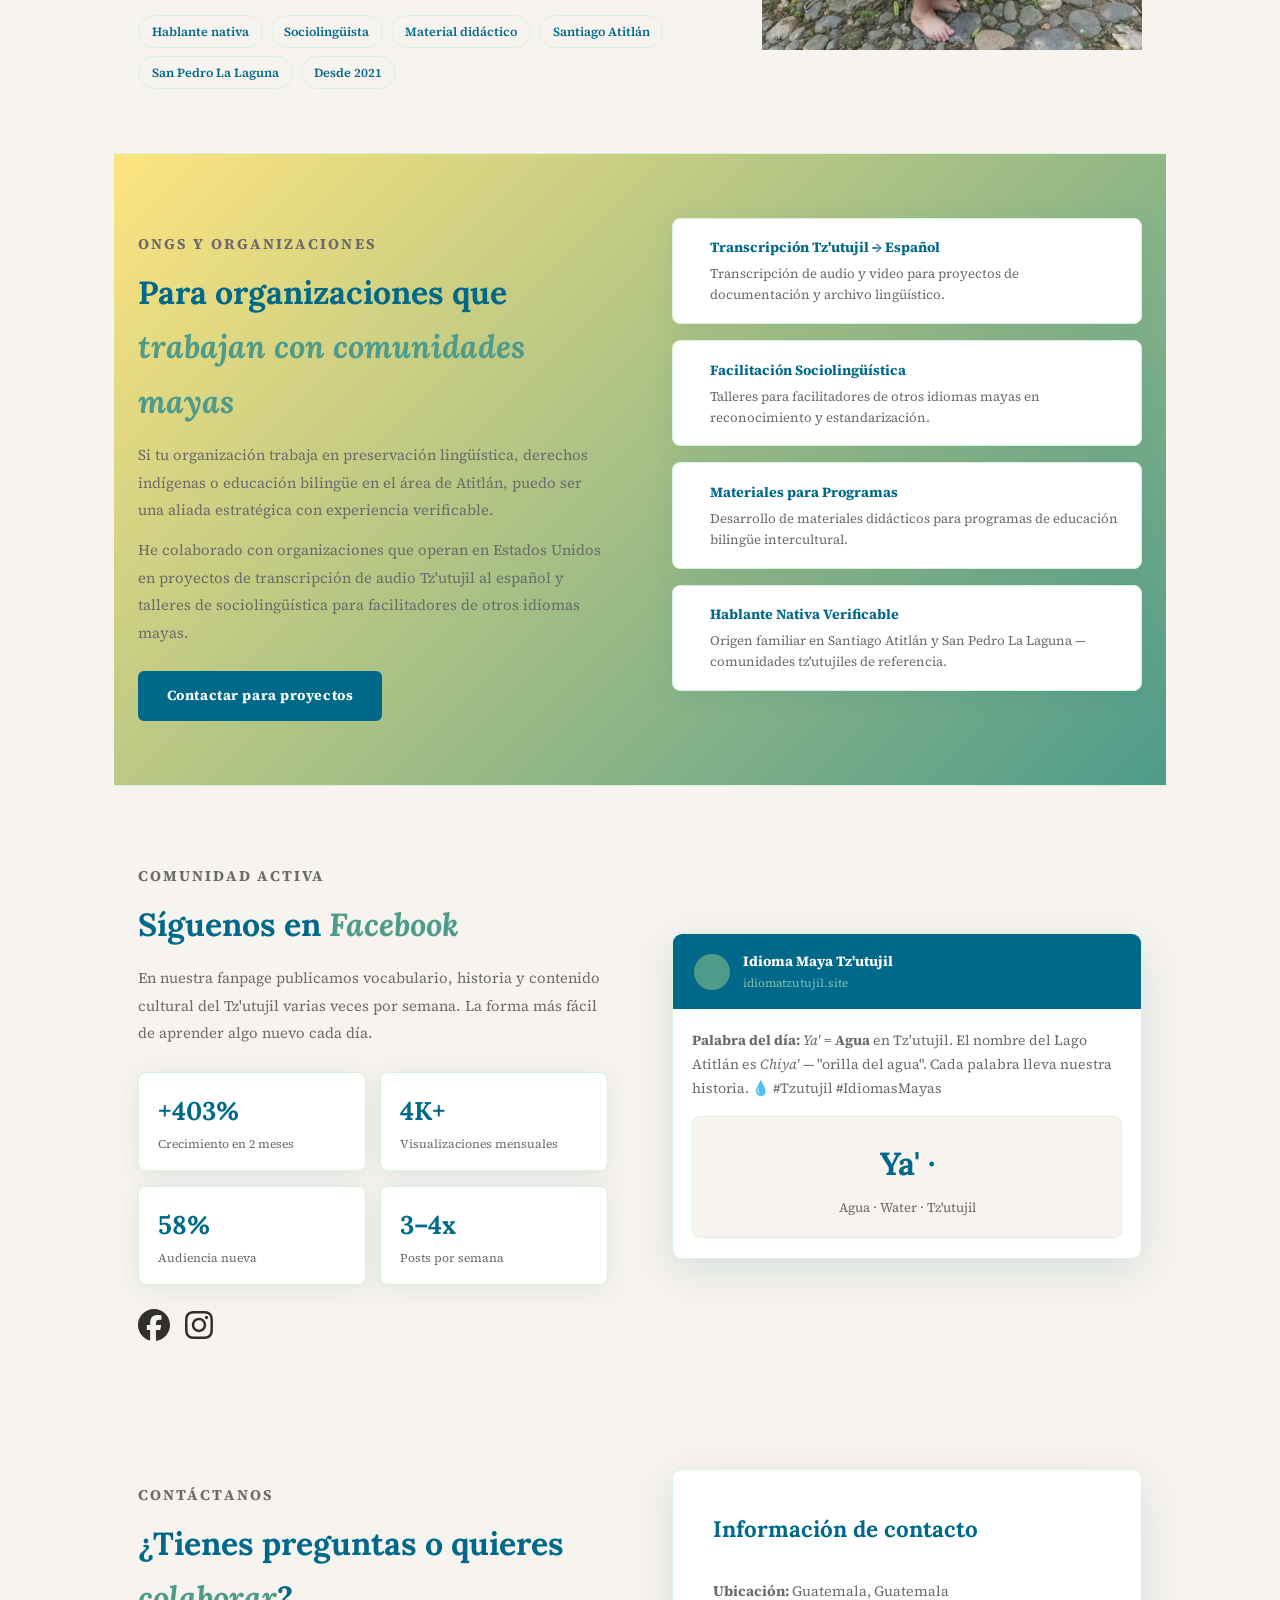
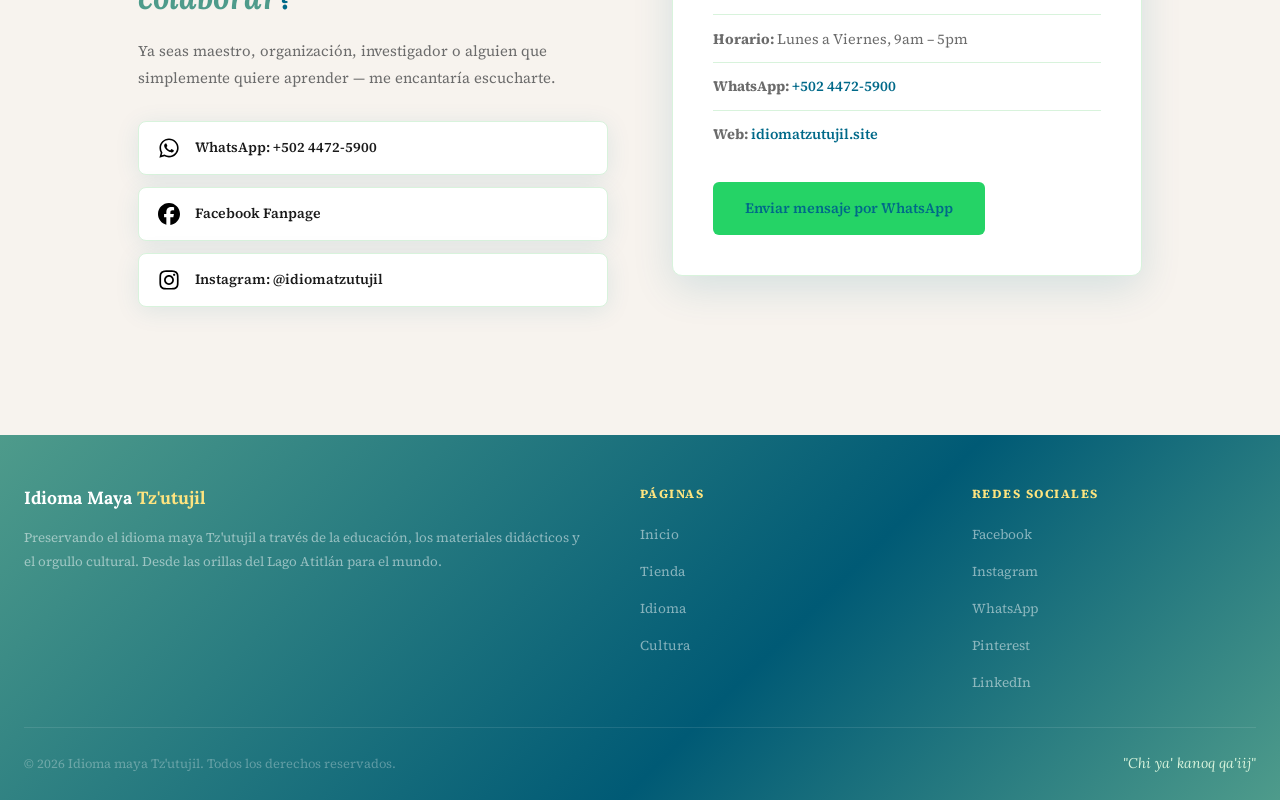
==== commit bfd602f6: "commit01" ====
--- a/index.html
+++ b/index.html
@@ -35,6 +35,12 @@
       <a href="https://www.facebook.com/profile.php?id=100065151015711" target="_blank" rel="noopener noreferrer" aria-label="Facebook">
         <img src="assets/img/facebook.svg" alt="Facebook">
       </a>
+      <a href="#" target="_blank" rel="noopener noreferrer" aria-label="Pinterest">
+        <img src="assets/img/pinterest.svg" alt="Pinterest">
+      </a>
+      <a href="#" target="_blank" rel="noopener noreferrer" aria-label="LinkedIn">
+        <img src="assets/img/linkedin.svg" alt="LinkedIn">
+      </a>
     </div>
     <span class="brand-name">Idioma maya Tz'utujil</span>
     <a class="btn-clases" href="https://wa.me/50244725900" target="_blank" rel="noopener noreferrer">Clases aqui</a>
@@ -325,6 +331,8 @@
           <li><a href="https://www.facebook.com/profile.php?id=100065151015711" target="_blank" rel="noopener noreferrer">Facebook</a></li>
           <li><a href="https://www.instagram.com/idiomatzutujil/" target="_blank" rel="noopener noreferrer">Instagram</a></li>
           <li><a href="https://wa.me/50244725900" target="_blank" rel="noopener noreferrer">WhatsApp</a></li>
+          <li><a href="#" target="_blank" rel="noopener noreferrer">Pinterest</a></li>
+          <li><a href="#" target="_blank" rel="noopener noreferrer">LinkedIn</a></li>
         </ul>
       </div>
     </div>
--- a/styles.css
+++ b/styles.css
@@ -1621,4 +1621,180 @@
 .empty-state p{font-style:italic;font-size:.95rem}
 
 .back-link{display:inline-flex;align-items:center;gap:.4rem;color:var(--verde);font-size:.88rem;font-weight:600;margin-top:2.5rem;border-bottom:1.5px solid transparent;transition:border-color .2s,gap .2s}
-.back-link:hover{border-color:var(--verde);gap:.7rem}+.back-link:hover{border-color:var(--verde);gap:.7rem}
+/* ── GRAMMATICA ALIASES ── */
+:root {
+  --tierra: var(--verde);
+  --jade: var(--verde-osc);
+  --jade-claro: var(--verde-med);
+  --jade-suave: var(--verde-claro);
+  --ocre: var(--dorado);
+  --ocre-claro: var(--dorado-lt);
+  --humo: var(--crema);
+  --carbon: var(--texto);
+  --gris-medio: var(--texto-mid);
+}
+
+/* ── PAGE SUB-TABS ── */
+.page-tabs { background: var(--blanco); border-bottom: 2px solid var(--jade-suave); display: flex; gap: 0; overflow-x: auto; padding: 0 2rem; }
+.page-tabs a { text-decoration: none; color: var(--gris-medio); font-size: 0.88rem; font-family: 'Source Serif 4', serif; padding: 0.85rem 1.3rem; border-bottom: 3px solid transparent; white-space: nowrap; transition: all 0.2s; }
+.page-tabs a:hover { color: var(--jade); border-bottom-color: var(--jade-claro); }
+.page-tabs a.activo { color: var(--jade); border-bottom-color: var(--jade); font-weight: 600; }
+
+.section-subtitle { color: var(--gris-medio); font-size: 0.92rem; margin-bottom: 1.8rem; font-style: italic; }
+
+/* ══════════════════════════════════
+   SECCIÓN 1: CURSOS
+══════════════════════════════════ */
+#cursos { margin-bottom: 4rem; }
+.cursos-grid { display: grid; grid-template-columns: repeat(auto-fit, minmax(290px, 1fr)); gap: 1.5rem; }
+.curso-card { background: var(--blanco); border-radius: var(--radio); overflow: hidden; border: 1px solid var(--borde); transition: transform 0.25s, box-shadow 0.25s; display: flex; flex-direction: column; }
+.curso-card:hover { transform: translateY(-4px); box-shadow: 0 12px 30px rgba(0,0,0,0.12); }
+.curso-banner { padding: 1.4rem 1.6rem 1rem; position: relative; }
+.curso-card.nativos .curso-banner { background: linear-gradient(135deg, #4e9b8b, #fbe27f); }
+.curso-card.maestros .curso-banner { background: linear-gradient(135deg, #4e9b8b, #db8055); }
+.curso-card.extranjeros .curso-banner { background: linear-gradient(135deg, #fbe27f, #4e9b8b); }
+.curso-icono { font-size: 2.2rem; margin-bottom: 0.6rem; display: block; }
+.curso-banner h3 { font-family: 'Lora', serif; font-size: 1.2rem; color: var(--blanco); margin-bottom: 0.2rem; }
+.curso-banner p { color: rgba(255,255,255,0.75); font-size: 0.82rem; font-style: italic; }
+.nivel-badge { position: absolute; top: 1rem; right: 1rem; background: rgba(255,255,255,0.2); color: var(--blanco); font-size: 0.7rem; padding: 0.2rem 0.6rem; border-radius: 20px; border: 1px solid rgba(255,255,255,0.35); letter-spacing: 0.08em; }
+.curso-body { padding: 1.3rem 1.6rem; flex: 1; display: flex; flex-direction: column; }
+.curso-body ul { list-style: none; margin-bottom: 1.2rem; flex: 1; }
+.curso-body ul li { font-size: 0.88rem; color: var(--gris-medio); padding: 0.3rem 0; padding-left: 1.2rem; position: relative; }
+.curso-body ul li::before { content: '›'; position: absolute; left: 0; color: var(--jade-claro); font-weight: bold; }
+.btn-curso { display: inline-block; text-align: center; text-decoration: none; padding: 0.6rem 1.2rem; border-radius: 6px; font-size: 0.85rem; font-family: 'Source Serif 4', serif; transition: all 0.2s; border: 2px solid; }
+.curso-card.nativos .btn-curso { color: var(--jade); border-color: var(--jade); }
+.curso-card.nativos .btn-curso:hover { background: var(--jade); color: var(--blanco); }
+.curso-card.maestros .btn-curso { color: var(--tierra); border-color: var(--tierra); }
+.curso-card.maestros .btn-curso:hover { background: var(--tierra); color: var(--blanco); }
+.curso-card.extranjeros .btn-curso { color: var(--jade); border-color: var(--jade); }
+.curso-card.extranjeros .btn-curso:hover { background: var(--jade); color: var(--blanco); }
+
+/* ══════════════════════════════════
+   SECCIÓN 2: PRACTICE SPEAKING (Audios y Ejercicios)
+══════════════════════════════════ */
+#practica { margin-bottom: 4rem; }
+.practica-layout { display: grid; grid-template-columns: 1fr 1fr; gap: 1.8rem; }
+@media (max-width: 700px) { .practica-layout { grid-template-columns: 1fr; } }
+.consonantes-panel { background: var(--blanco); border-radius: var(--radio); border: 1px solid var(--borde); overflow: hidden; }
+.panel-header { background: var(--jade); padding: 1rem 1.4rem; color: var(--blanco); font-family: 'Lora', serif; font-size: 1rem; }
+.panel-header small { display: block; font-family: 'Source Serif 4', serif; font-size: 0.78rem; opacity: 0.8; font-style: italic; margin-top: 0.1rem; }
+.consonante-fila { display: flex; align-items: center; gap: 0.8rem; padding: 0.9rem 1.4rem; border-bottom: 1px solid var(--jade-suave); }
+.consonante-fila:last-child { border-bottom: none; }
+.consonante-simbolo { font-family: 'Lora', serif; font-size: 1.4rem; color: var(--jade); font-weight: 700; width: 36px; }
+.audio-btns { display: flex; flex-wrap: wrap; gap: 5px; flex: 1; }
+.audio-btn { padding: 4px 10px; font-size: 0.8rem; cursor: pointer; background: var(--jade-suave); border: 1px solid #b7e4c7; border-radius: 4px; font-family: 'Source Serif 4', serif; transition: all 0.15s; color: var(--jade); }
+.audio-btn:hover { background: var(--jade-claro); color: var(--blanco); border-color: var(--jade-claro); }
+.audio-btn.playing { background: var(--jade); color: var(--blanco); }
+.dialogo-panel { display: flex; flex-direction: column; gap: 1.2rem; }
+details { background: var(--blanco); border: 1px solid var(--borde); border-radius: var(--radio); overflow: hidden; }
+summary { padding: 1rem 1.4rem; cursor: pointer; font-weight: 600; font-size: 0.92rem; color: var(--tierra); user-select: none; list-style: none; display: flex; align-items: center; justify-content: space-between; }
+summary::after { content: '▾'; color: var(--ocre); font-size: 1rem; }
+details[open] summary::after { content: '▴'; }
+details[open] summary { border-bottom: 1px solid var(--jade-suave); }
+.details-body { padding: 1.2rem 1.4rem; }
+.dialogo-texto { font-size: 0.9rem; line-height: 1.9; background: var(--ocre-claro); border-left: 3px solid var(--ocre); padding: 0.8rem 1rem; border-radius: 0 6px 6px 0; }
+.dialogo-texto .hablante { font-weight: 600; color: var(--tierra); }
+audio { width: 100%; margin-top: 0.5rem; accent-color: var(--jade); }
+.ejercicio-pregunta { font-size: 0.9rem; margin-bottom: 1rem; color: var(--carbon); }
+.opciones { list-style: none; display: flex; flex-direction: column; gap: 0.5rem; }
+.opcion-btn { width: 100%; text-align: left; padding: 0.7rem 1rem; background: var(--humo); border: 1.5px solid var(--borde); border-radius: 6px; cursor: pointer; font-family: 'Source Serif 4', serif; font-size: 0.88rem; transition: all 0.15s; color: var(--carbon); }
+.opcion-btn:hover { border-color: var(--jade-claro); background: var(--jade-suave); }
+.opcion-btn.correcta { background: #d8f3dc; border-color: var(--jade); color: var(--jade); }
+.opcion-btn.incorrecta { background: #ffe0e0; border-color: #e07070; color: #db8055; }
+.feedback-ej { margin-top: 0.8rem; font-size: 0.85rem; font-style: italic; display: none; }
+
+/* ══════════════════════════════════
+   SECCIÓN 3: TEMAS POPULARES
+══════════════════════════════════ */
+#temas { margin-bottom: 4rem; }
+.temas-grid { display: grid; grid-template-columns: repeat(auto-fill, minmax(230px, 1fr)); gap: 1.2rem; }
+.tema-card { background: var(--blanco); border: 1px solid var(--borde); border-radius: var(--radio); padding: 1.3rem 1.4rem; text-decoration: none; color: inherit; display: flex; gap: 1rem; align-items: flex-start; transition: all 0.2s; position: relative; overflow: hidden; }
+.tema-card::before { content: ''; position: absolute; left: 0; top: 0; bottom: 0; width: 4px; }
+.tema-card.tienda::before { background: var(--ocre); }
+.tema-card.gramatica::before { background: var(--jade); }
+.tema-card:hover { transform: translateX(4px); box-shadow: 0 4px 16px rgba(0,0,0,0.09); }
+.tema-emoji { font-size: 1.6rem; flex-shrink: 0; margin-top: 0.1rem; }
+.tema-info { flex: 1; }
+.tema-info h4 { font-family: 'Lora', serif; font-size: 0.98rem; color: var(--carbon); margin-bottom: 0.25rem; line-height: 1.3; }
+.tema-info p { font-size: 0.78rem; color: var(--gris-medio); font-style: italic; }
+.tema-badge { font-size: 0.68rem; padding: 0.15rem 0.5rem; border-radius: 20px; margin-top: 0.4rem; display: inline-block; }
+.tema-card.tienda .tema-badge { background: var(--ocre-claro); color: #7a5a10; }
+.tema-card.gramatica .tema-badge { background: var(--jade-suave); color: var(--jade); }
+.temas-ver-mas { text-align: center; margin-top: 1.5rem; }
+.btn-ver-mas { display: inline-block; text-decoration: none; color: var(--jade); border: 1.5px solid var(--jade); padding: 0.6rem 1.5rem; border-radius: 25px; font-size: 0.88rem; transition: all 0.2s; }
+.btn-ver-mas:hover { background: var(--jade); color: var(--blanco); }
+
+@media (max-width: 600px) {
+  .cursos-grid { grid-template-columns: 1fr; }
+}
+
+/* ══════════════════════════════════
+   CULTURA PAGE
+══════════════════════════════════ */
+/* ── NOTICIAS DESTACADAS ── */
+.noticias-section{margin-bottom:3.5rem}
+.noticias-section h2{font-family:'Lora',serif;font-size:1.4rem;color:var(--tierra);margin-bottom:.4rem}
+.noticias-grid{display:grid;grid-template-columns:1fr 1fr;gap:1.2rem;margin-top:1.2rem}
+.noticia-card{background:var(--blanco);border-radius:var(--radio);overflow:hidden;border:1px solid var(--borde);box-shadow:var(--sombra);display:flex;gap:1rem;padding:1.2rem;transition:transform .25s,box-shadow .25s;align-items:flex-start}
+.noticia-card:hover{transform:translateY(-3px);box-shadow:var(--sombra-lg)}
+.noticia-fecha{font-size:.72rem;color:var(--gris-medio);font-style:italic;margin-bottom:.3rem}
+.noticia-card h3{font-family:'Lora',serif;font-size:.95rem;color:var(--carbon);margin-bottom:.3rem;line-height:1.35}
+.noticia-card p{font-size:.82rem;color:var(--gris-medio);line-height:1.6}
+.noticia-emoji{font-size:2rem;flex-shrink:0;margin-top:.2rem}
+.badge-nuevo{display:inline-block;background:var(--ocre);color:var(--carbon);font-size:.65rem;font-weight:700;padding:.15rem .5rem;border-radius:20px;letter-spacing:.05em;margin-bottom:.3rem}
+
+/* ── BLOG POSTS GRID ── */
+.posts-section h2{font-family:'Lora',serif;font-size:1.4rem;color:var(--tierra);margin-bottom:.4rem}
+.posts-grid{display:grid;grid-template-columns:repeat(auto-fill,minmax(300px,1fr));gap:1.5rem;margin-top:1.2rem}
+.post-card{background:var(--blanco);border-radius:var(--radio);overflow:hidden;border:1px solid var(--borde);box-shadow:var(--sombra);transition:transform .25s,box-shadow .25s;display:flex;flex-direction:column}
+.post-card:hover{transform:translateY(-4px);box-shadow:var(--sombra-lg)}
+.post-card-img{width:100%;height:190px;object-fit:cover;background:linear-gradient(135deg,var(--jade-suave),var(--ocre-claro));display:flex;align-items:center;justify-content:center;font-size:3rem;transition:transform .4s}
+.post-card:hover .post-card-img{transform:scale(1.03)}
+.post-card-img img{width:100%;height:100%;object-fit:cover}
+.post-card-body{padding:1.3rem 1.4rem 1.5rem;flex:1;display:flex;flex-direction:column}
+.post-tag{display:inline-block;background:var(--jade-suave);color:var(--jade);font-size:.68rem;font-weight:700;letter-spacing:.08em;padding:.2rem .6rem;border-radius:3px;text-transform:uppercase;margin-bottom:.6rem;width:fit-content}
+.post-card-body h3{font-family:'Lora',serif;font-size:1.05rem;color:var(--carbon);margin-bottom:.5rem;line-height:1.35}
+.post-card-body p{font-size:.85rem;color:var(--gris-medio);line-height:1.7;flex:1;margin-bottom:1rem}
+.post-meta{font-size:.75rem;color:var(--gris-medio);font-style:italic;margin-bottom:.8rem}
+.post-link{display:inline-flex;align-items:center;gap:.4rem;font-size:.85rem;font-weight:600;color:var(--jade);border-bottom:1.5px solid transparent;transition:border-color .2s,gap .2s;width:fit-content}
+.post-link:hover{border-color:var(--jade);gap:.7rem}
+.post-card.proximamente{opacity:.7;cursor:default}
+.post-card.proximamente .post-link{color:var(--gris-medio);pointer-events:none}
+.badge-pronto{display:inline-block;background:var(--ocre-claro);color:var(--carbon);font-size:.65rem;font-weight:700;padding:.15rem .5rem;border-radius:20px;letter-spacing:.05em;margin-bottom:.3rem}
+
+@media(max-width:768px){
+  .noticias-grid{grid-template-columns:1fr}
+  .posts-grid{grid-template-columns:1fr}
+}
+
+/* 
+   POST PAGE LAYOUT
+ */
+.article-wrap { max-width: 780px; margin: 0 auto; padding: 2.5rem 1.5rem 4rem; }
+
+.post-header { margin-bottom: 2rem; }
+.article-wrap .post-tag { display: inline-block; background: var(--verde-claro); color: var(--verde-osc); font-size: 0.7rem; font-weight: 700; letter-spacing: 0.08em; padding: 0.25rem 0.7rem; border-radius: 3px; text-transform: uppercase; margin-bottom: 0.8rem; }
+.post-header h1 { font-family: 'Lora', serif; font-size: clamp(1.6rem, 4vw, 2.4rem); color: var(--verde); line-height: 1.25; margin-bottom: 0.8rem; }
+.article-wrap .post-meta { font-size: 0.82rem; color: var(--texto-mid); font-style: italic; margin-bottom: 0; }
+.article-wrap .post-meta strong { font-style: normal; color: var(--texto); }
+
+.post-cover { width: 100%; border-radius: var(--radio); overflow: hidden; margin-bottom: 2rem; box-shadow: var(--sombra-lg); }
+.post-cover img { width: 100%; height: 380px; object-fit: cover; }
+.post-cover-placeholder { width: 100%; height: 280px; border-radius: var(--radio); background: linear-gradient(135deg, var(--verde-claro), var(--dorado-lt)); display: flex; align-items: center; justify-content: center; font-size: 5rem; margin-bottom: 2rem; box-shadow: var(--sombra); }
+
+.post-content { font-size: 1rem; line-height: 1.9; color: var(--texto); }
+.post-content h2 { font-family: 'Lora', serif; font-size: 1.4rem; color: var(--verde); margin: 2rem 0 0.8rem; }
+.post-content h3 { font-family: 'Lora', serif; font-size: 1.1rem; color: var(--verde-med); margin: 1.5rem 0 0.6rem; }
+.post-content p { margin-bottom: 1.2rem; }
+.post-content strong { color: var(--verde); }
+.post-content em { color: var(--verde-med); }
+.post-content blockquote { border-left: 4px solid var(--dorado); background: var(--dorado-lt); padding: 1rem 1.4rem; border-radius: 0 var(--radio) var(--radio) 0; margin: 1.5rem 0; font-style: italic; color: var(--texto); }
+.post-content ul, .post-content ol { padding-left: 1.5rem; margin-bottom: 1.2rem; }
+.post-content li { margin-bottom: 0.4rem; }
+.post-content img { border-radius: var(--radio); margin: 1.5rem 0; box-shadow: var(--sombra); }
+
+@media(max-width: 600px) {
+  .article-wrap { padding: 1.5rem 1rem 3rem; }
+  .post-cover img { height: 220px; }
+}
